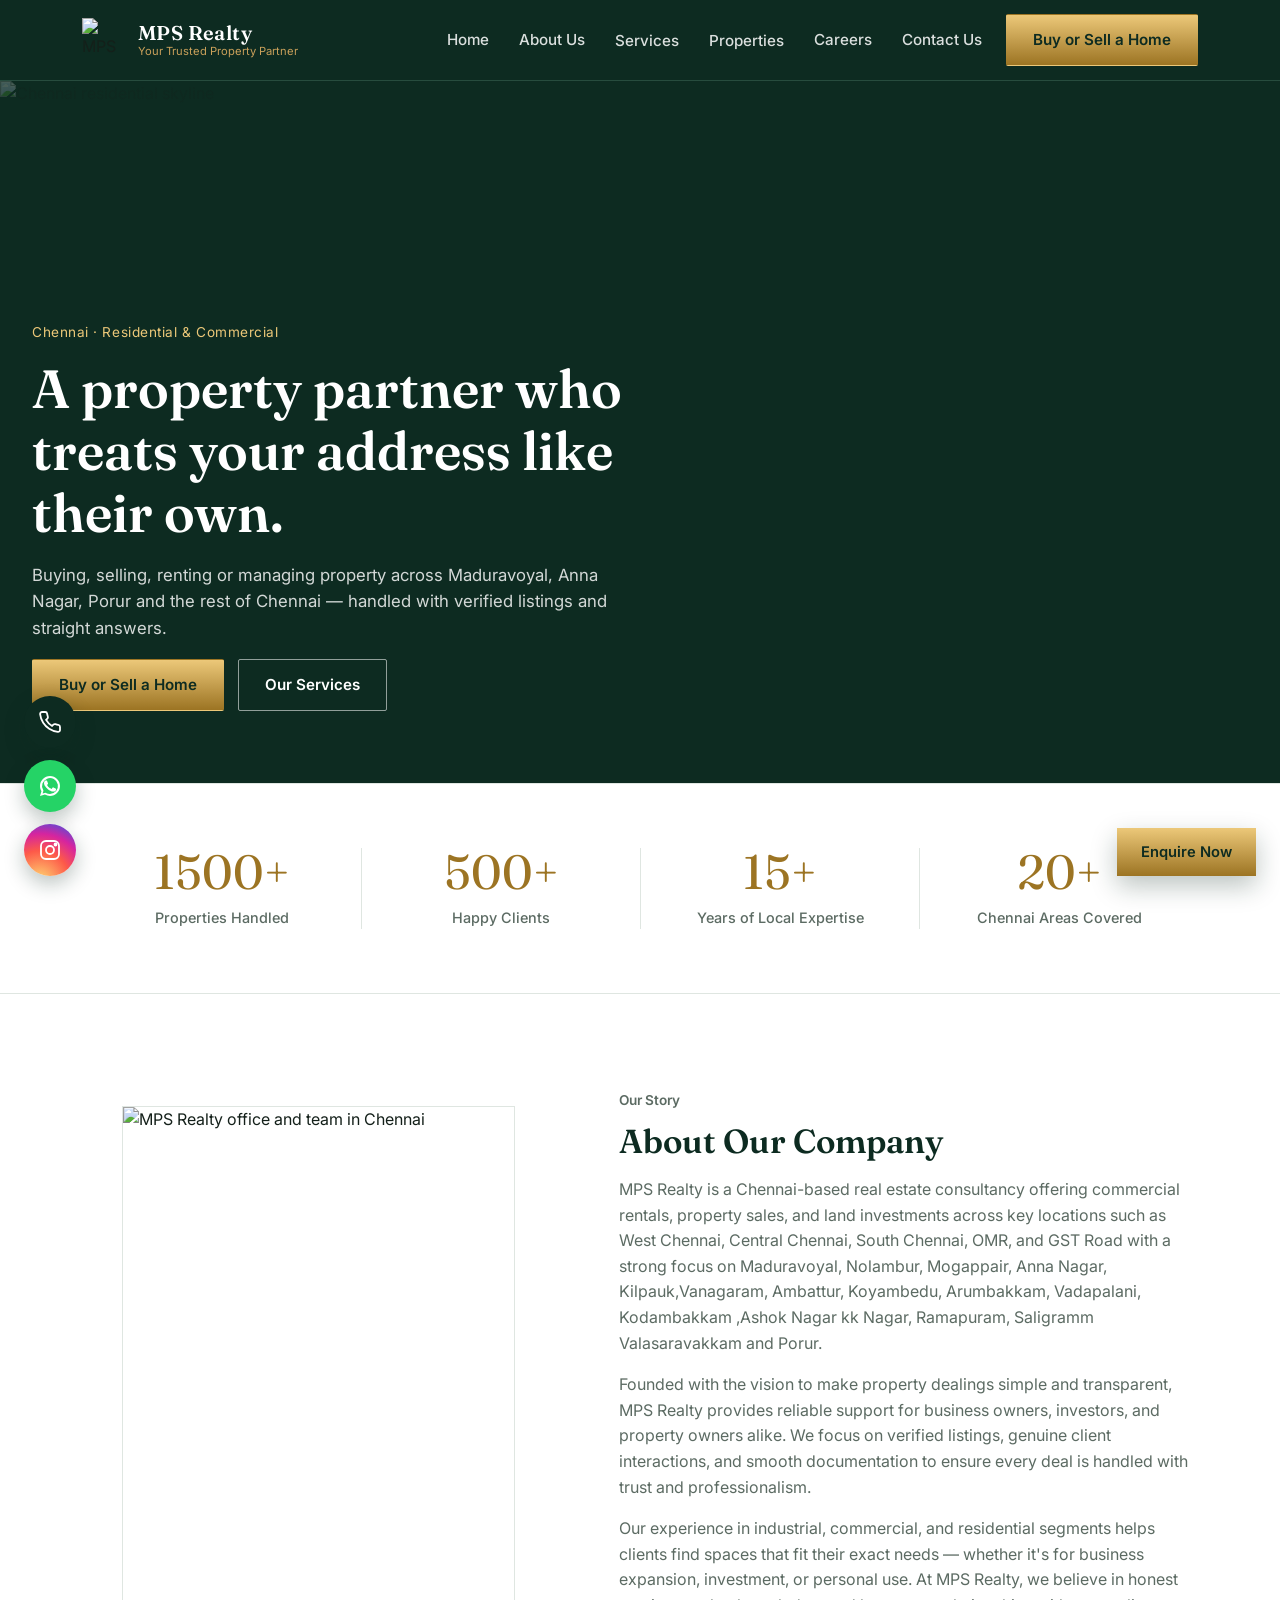
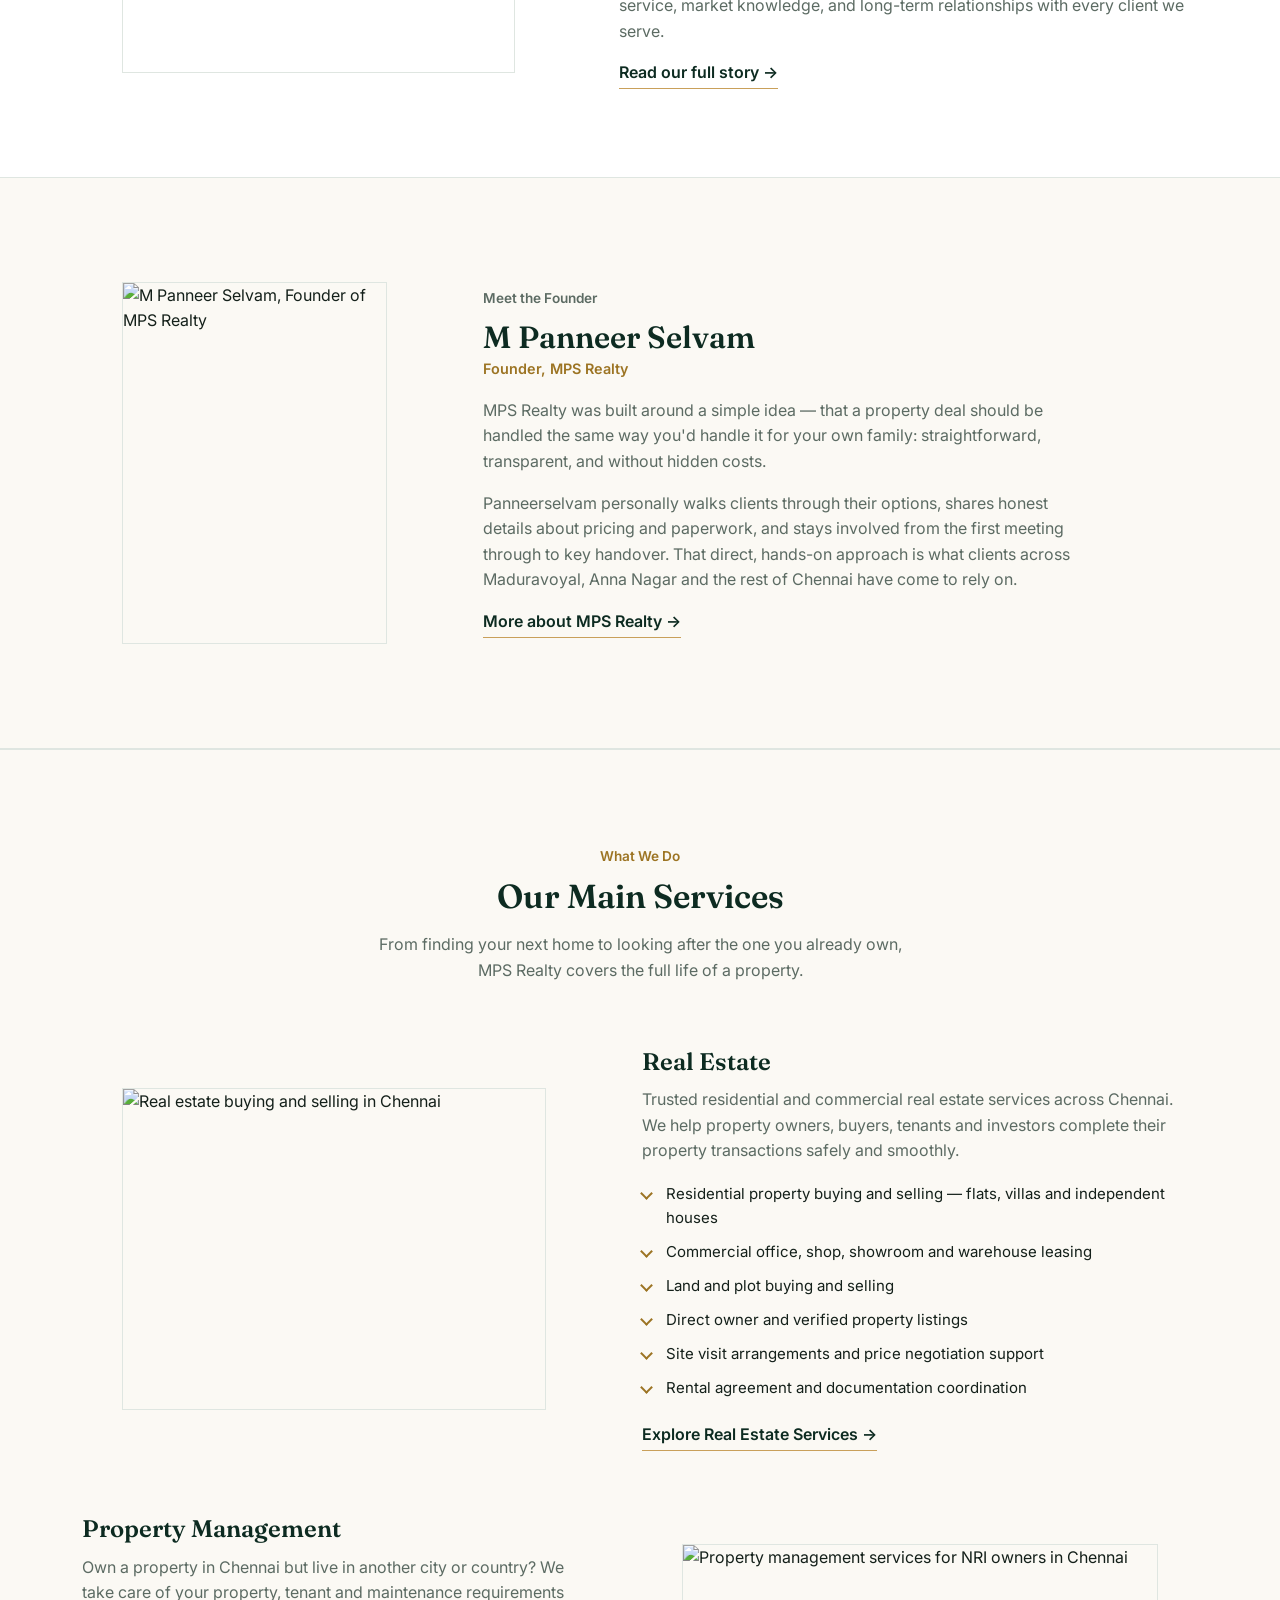
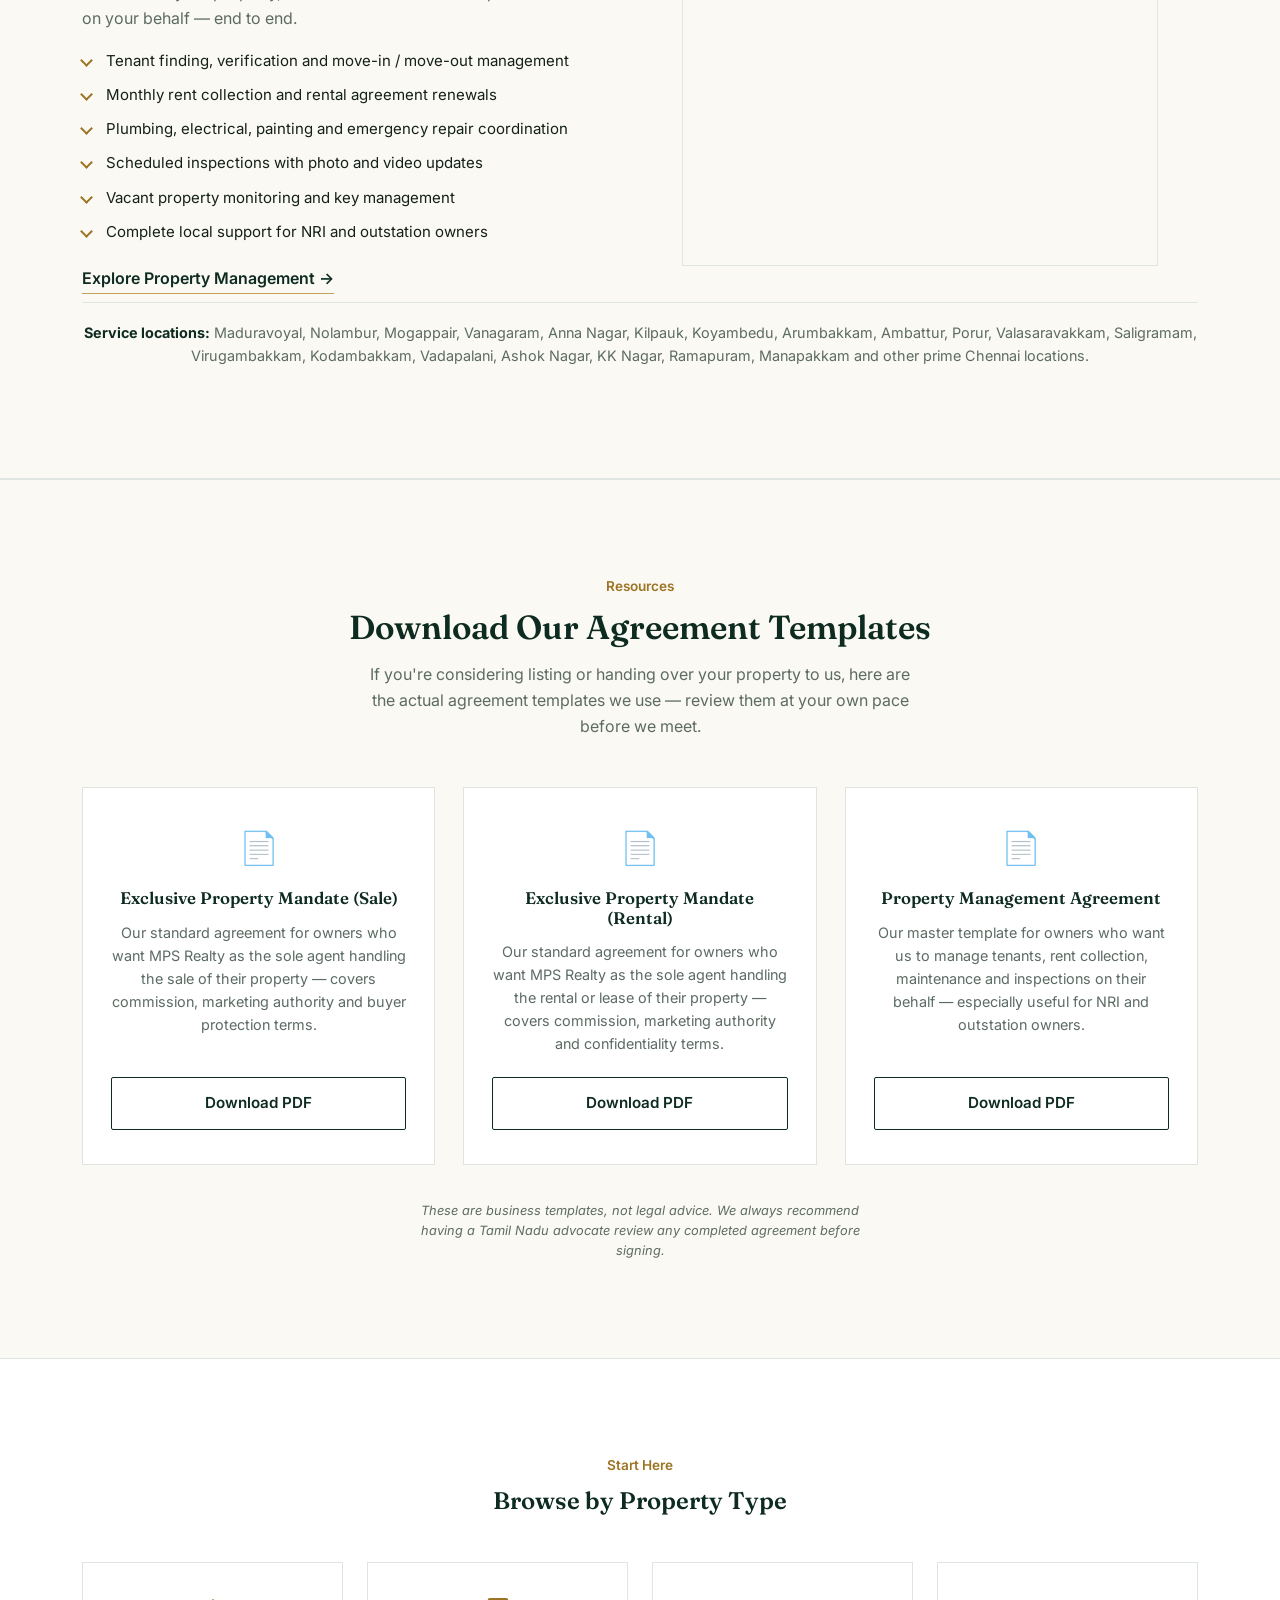
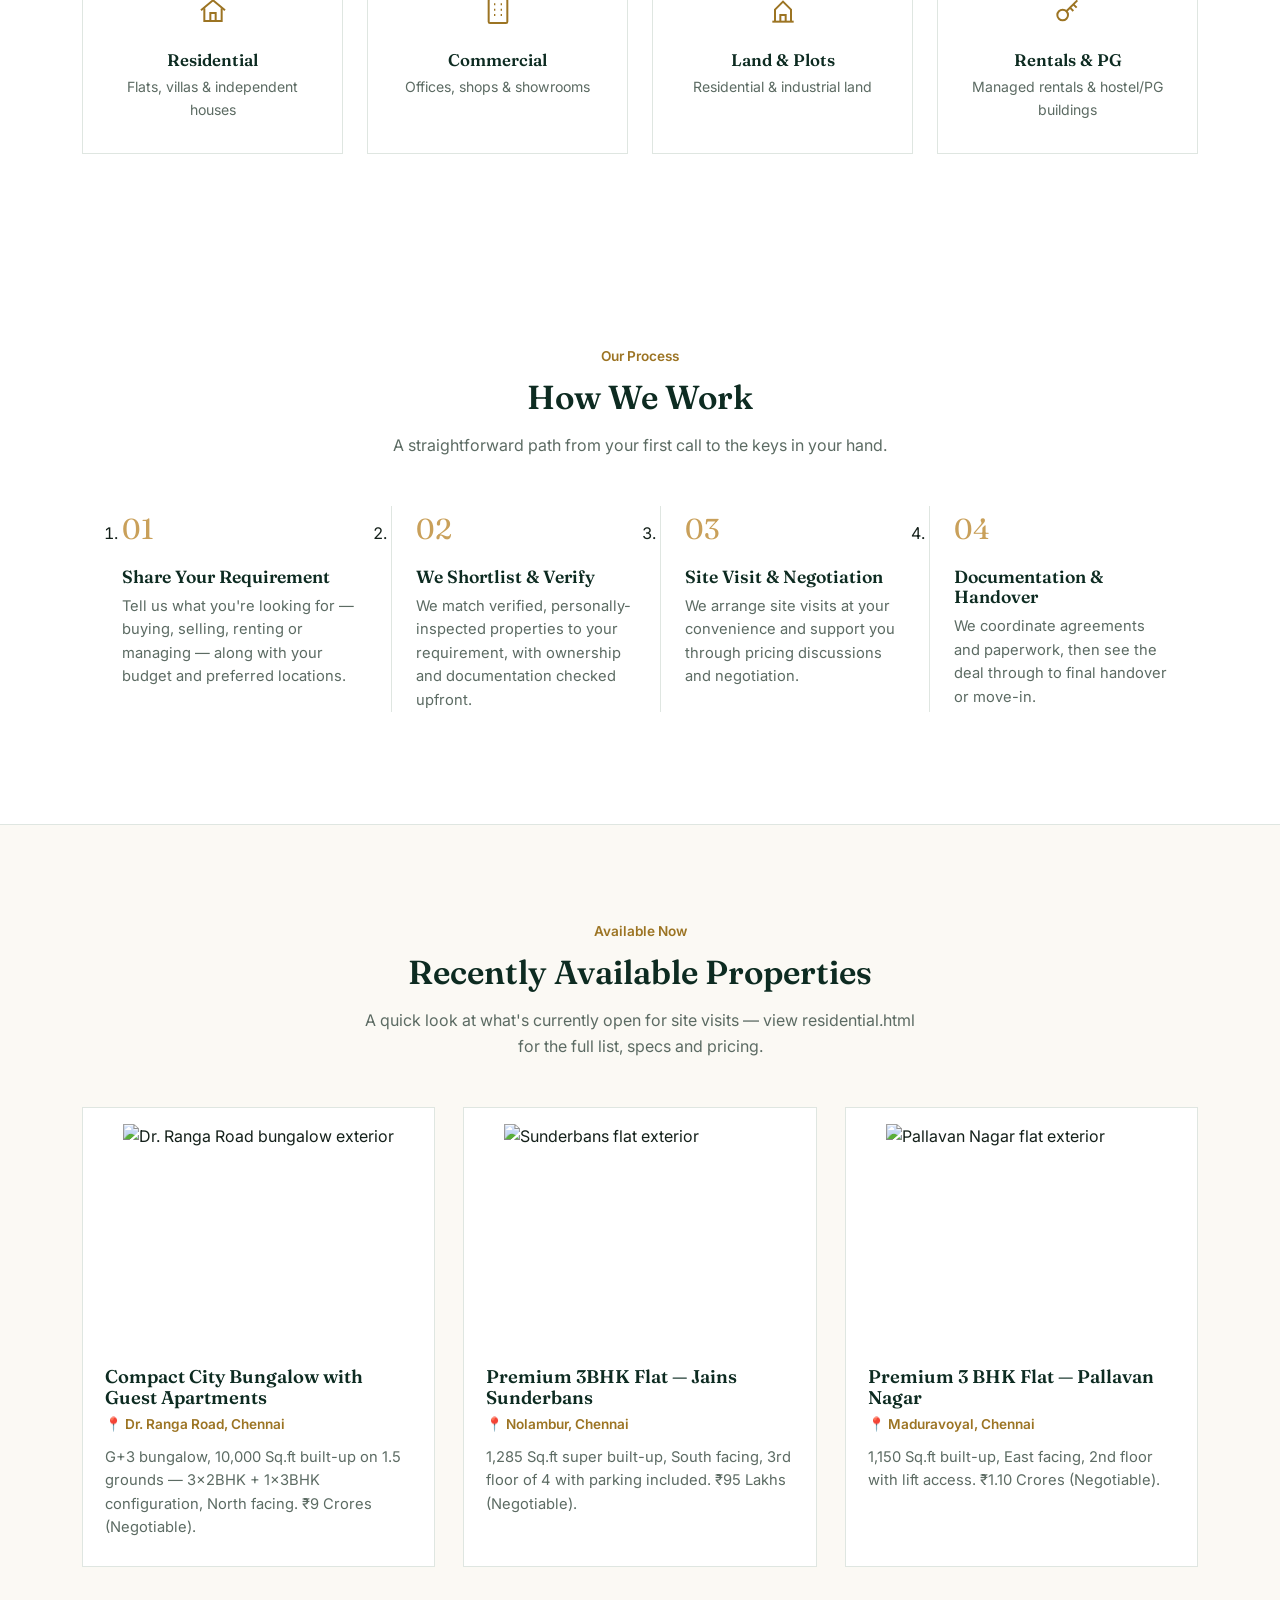
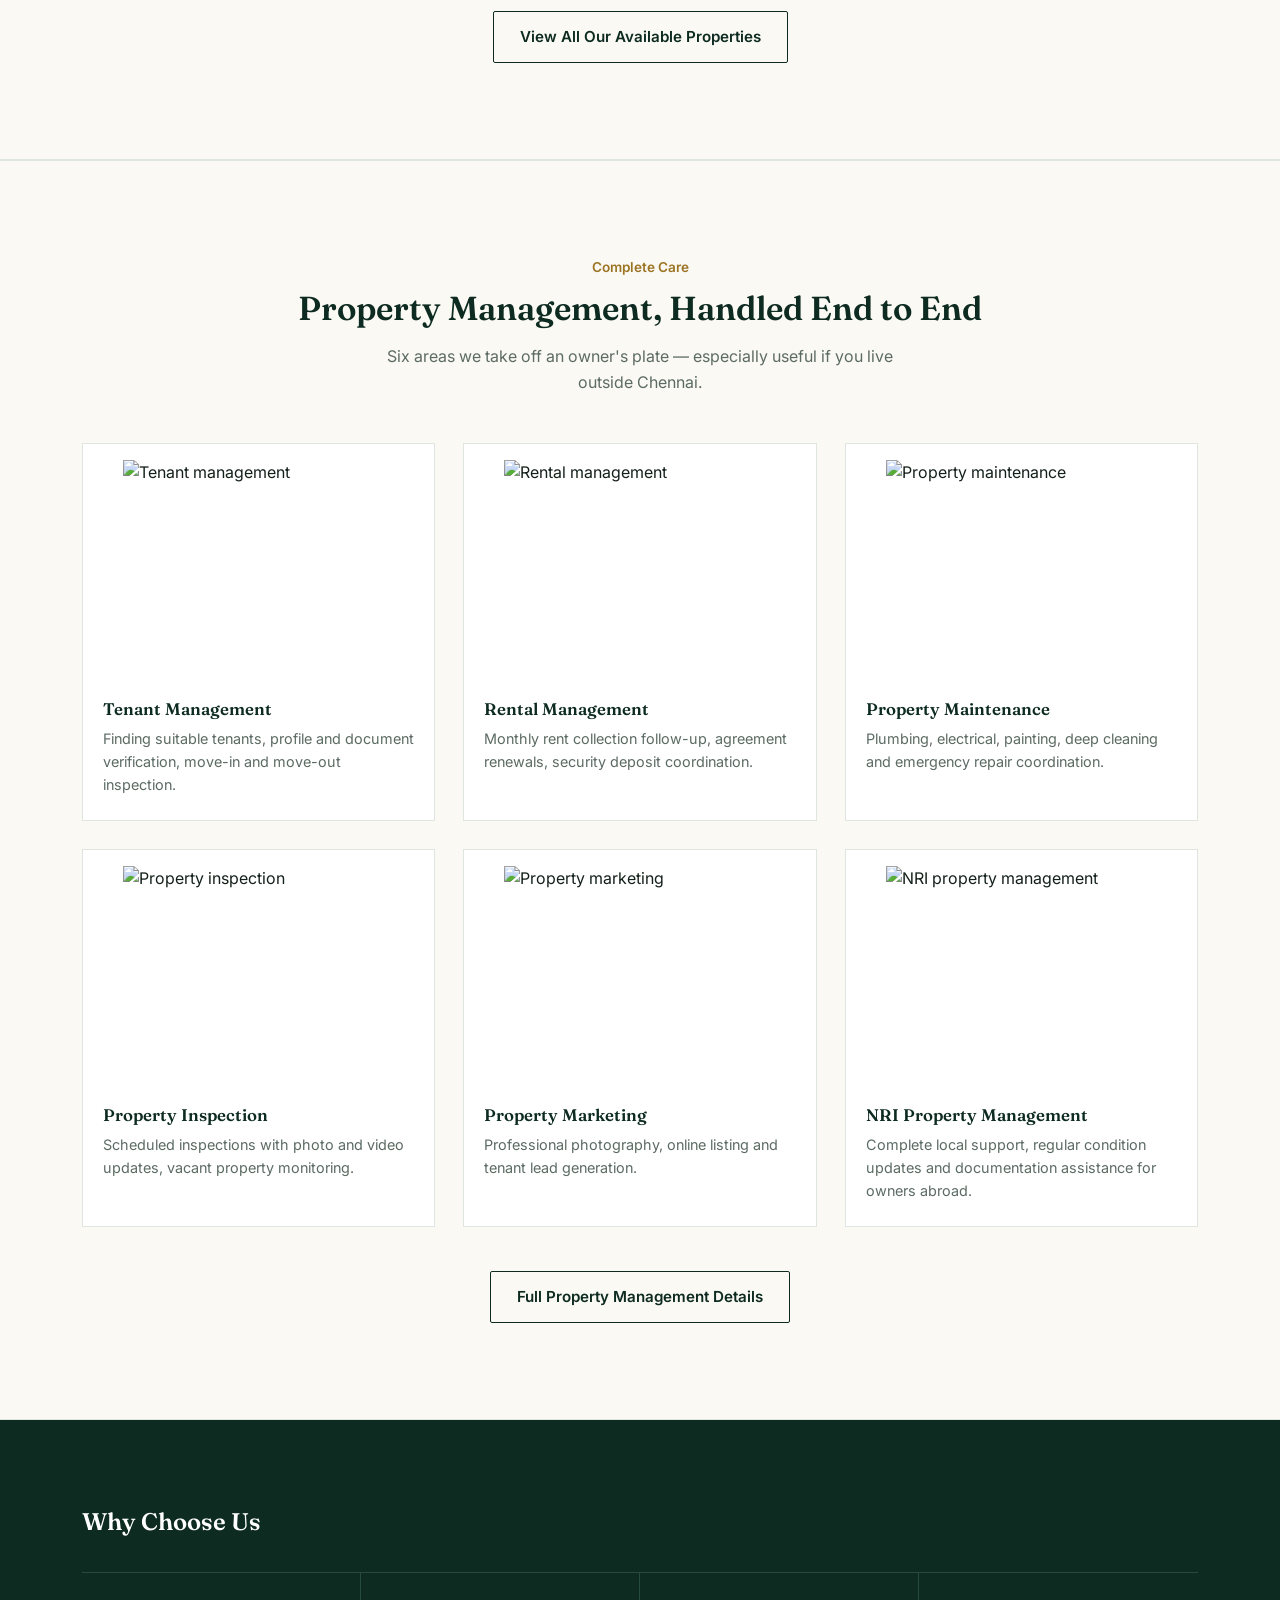
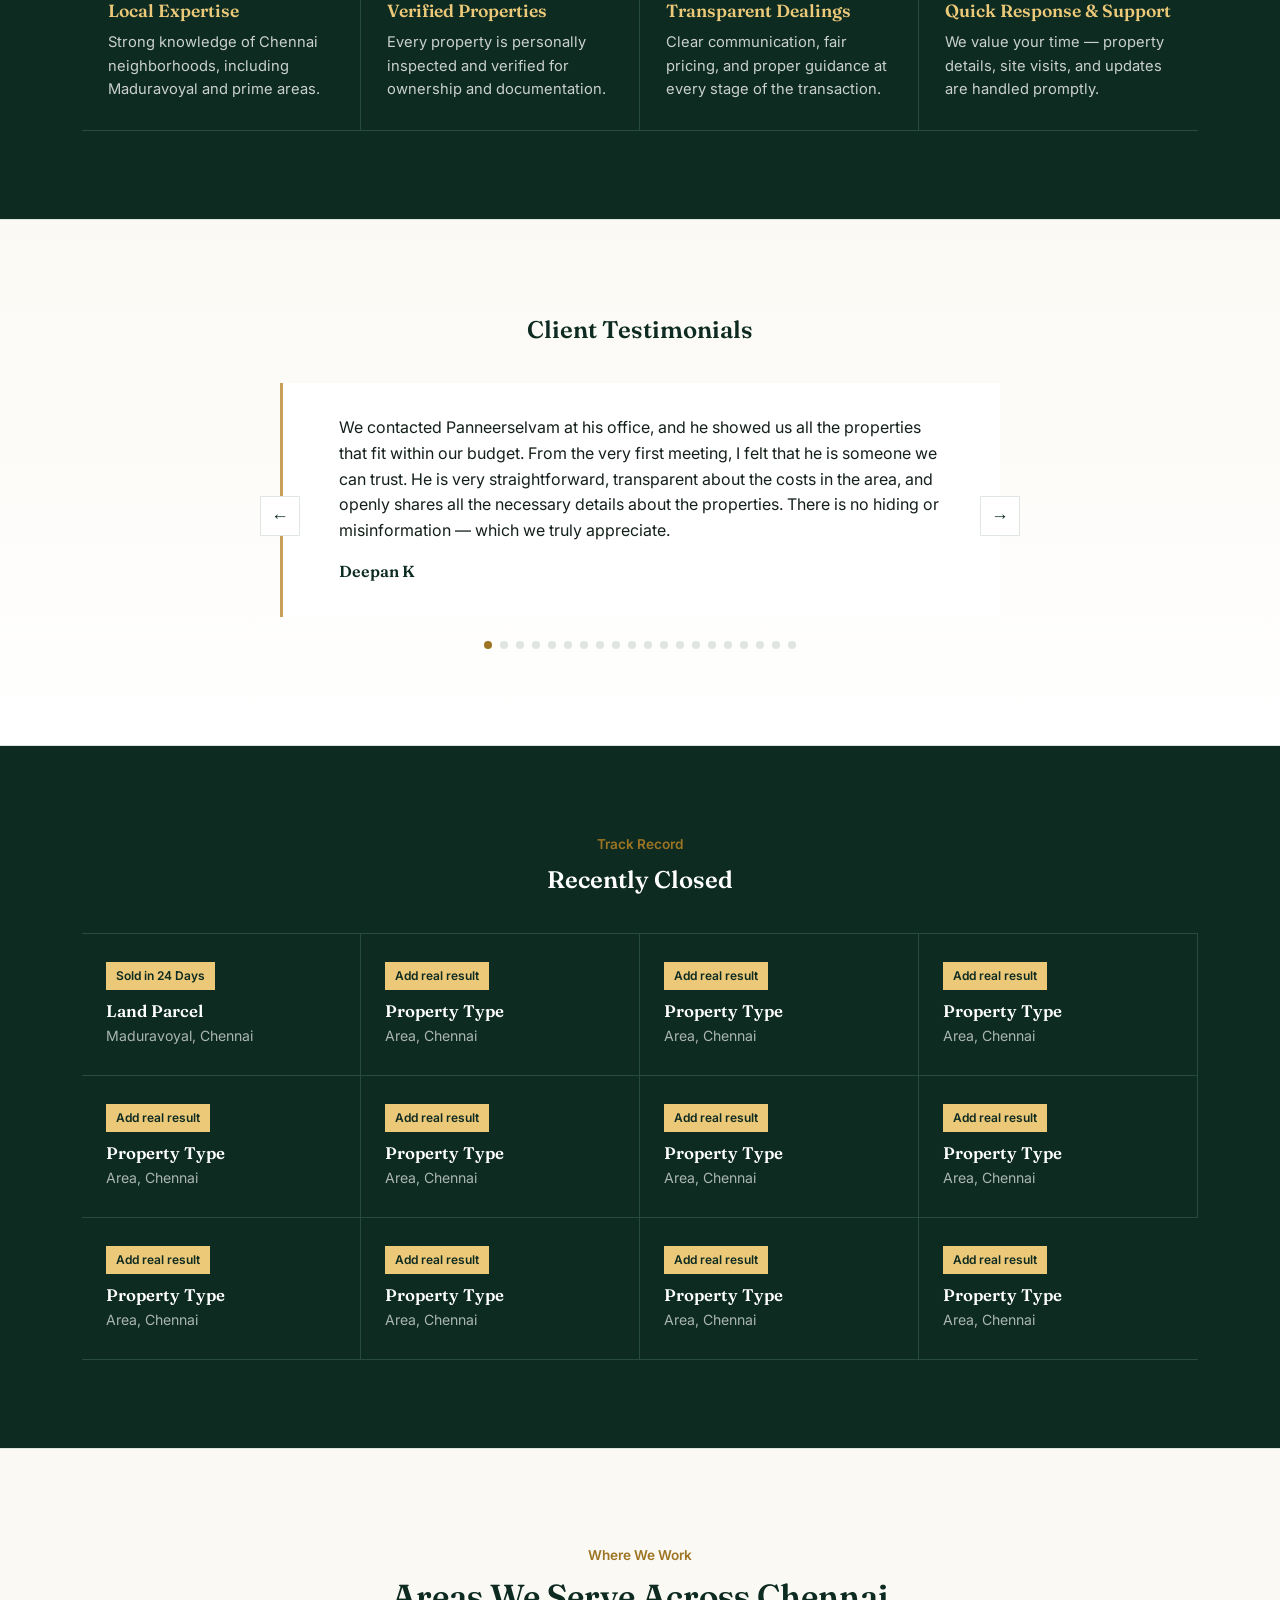
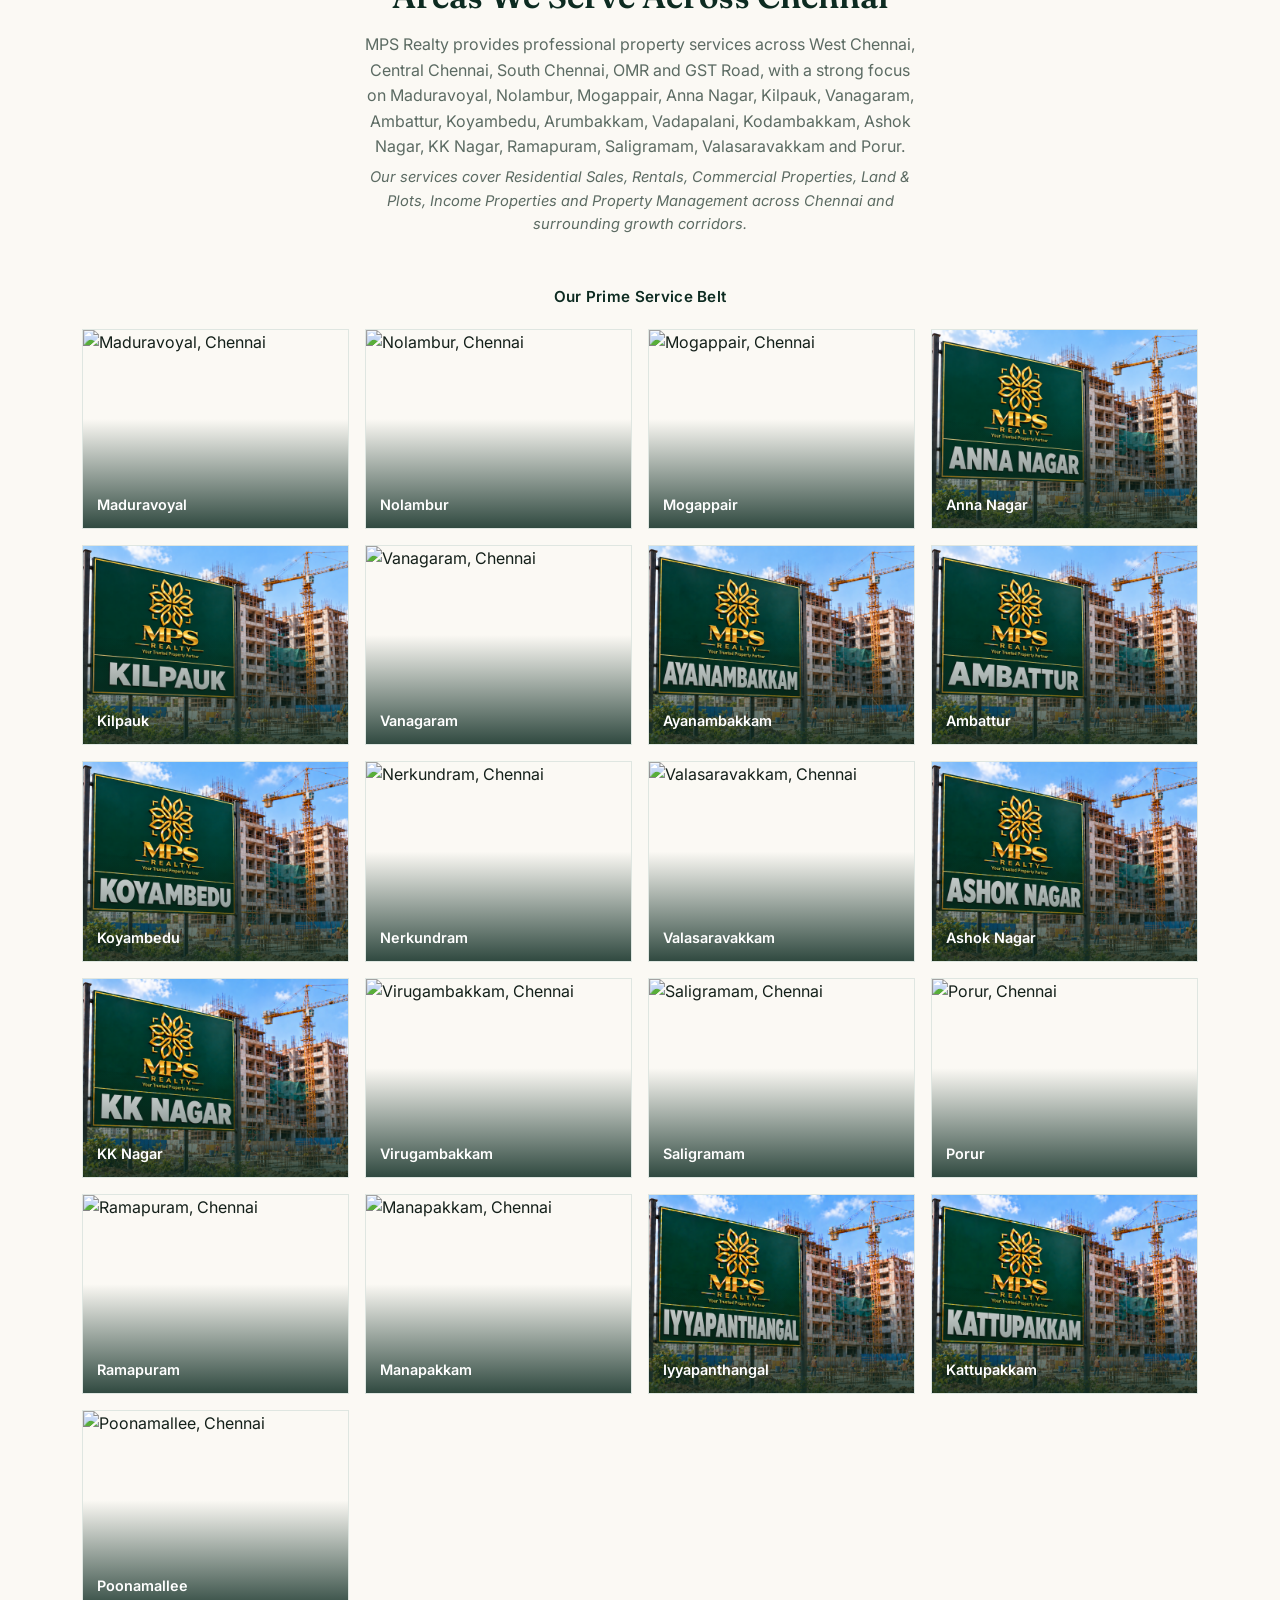
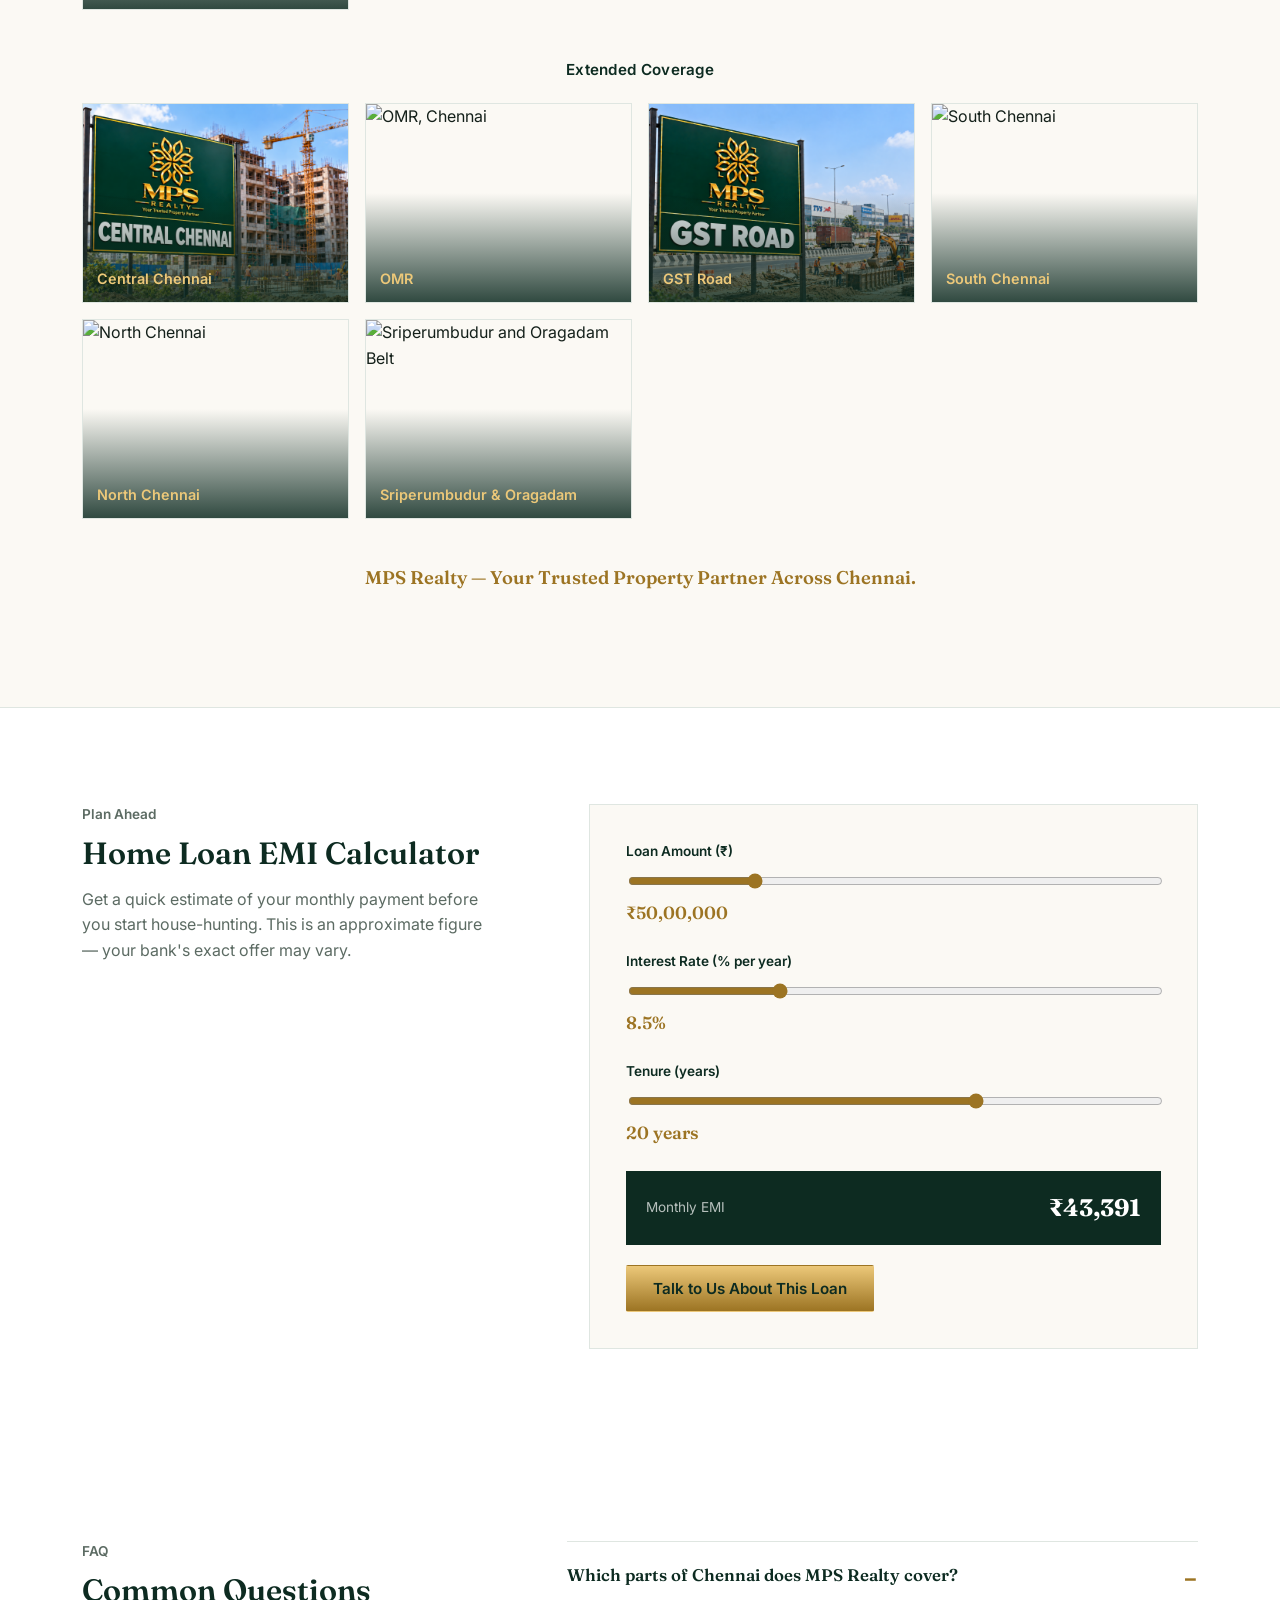
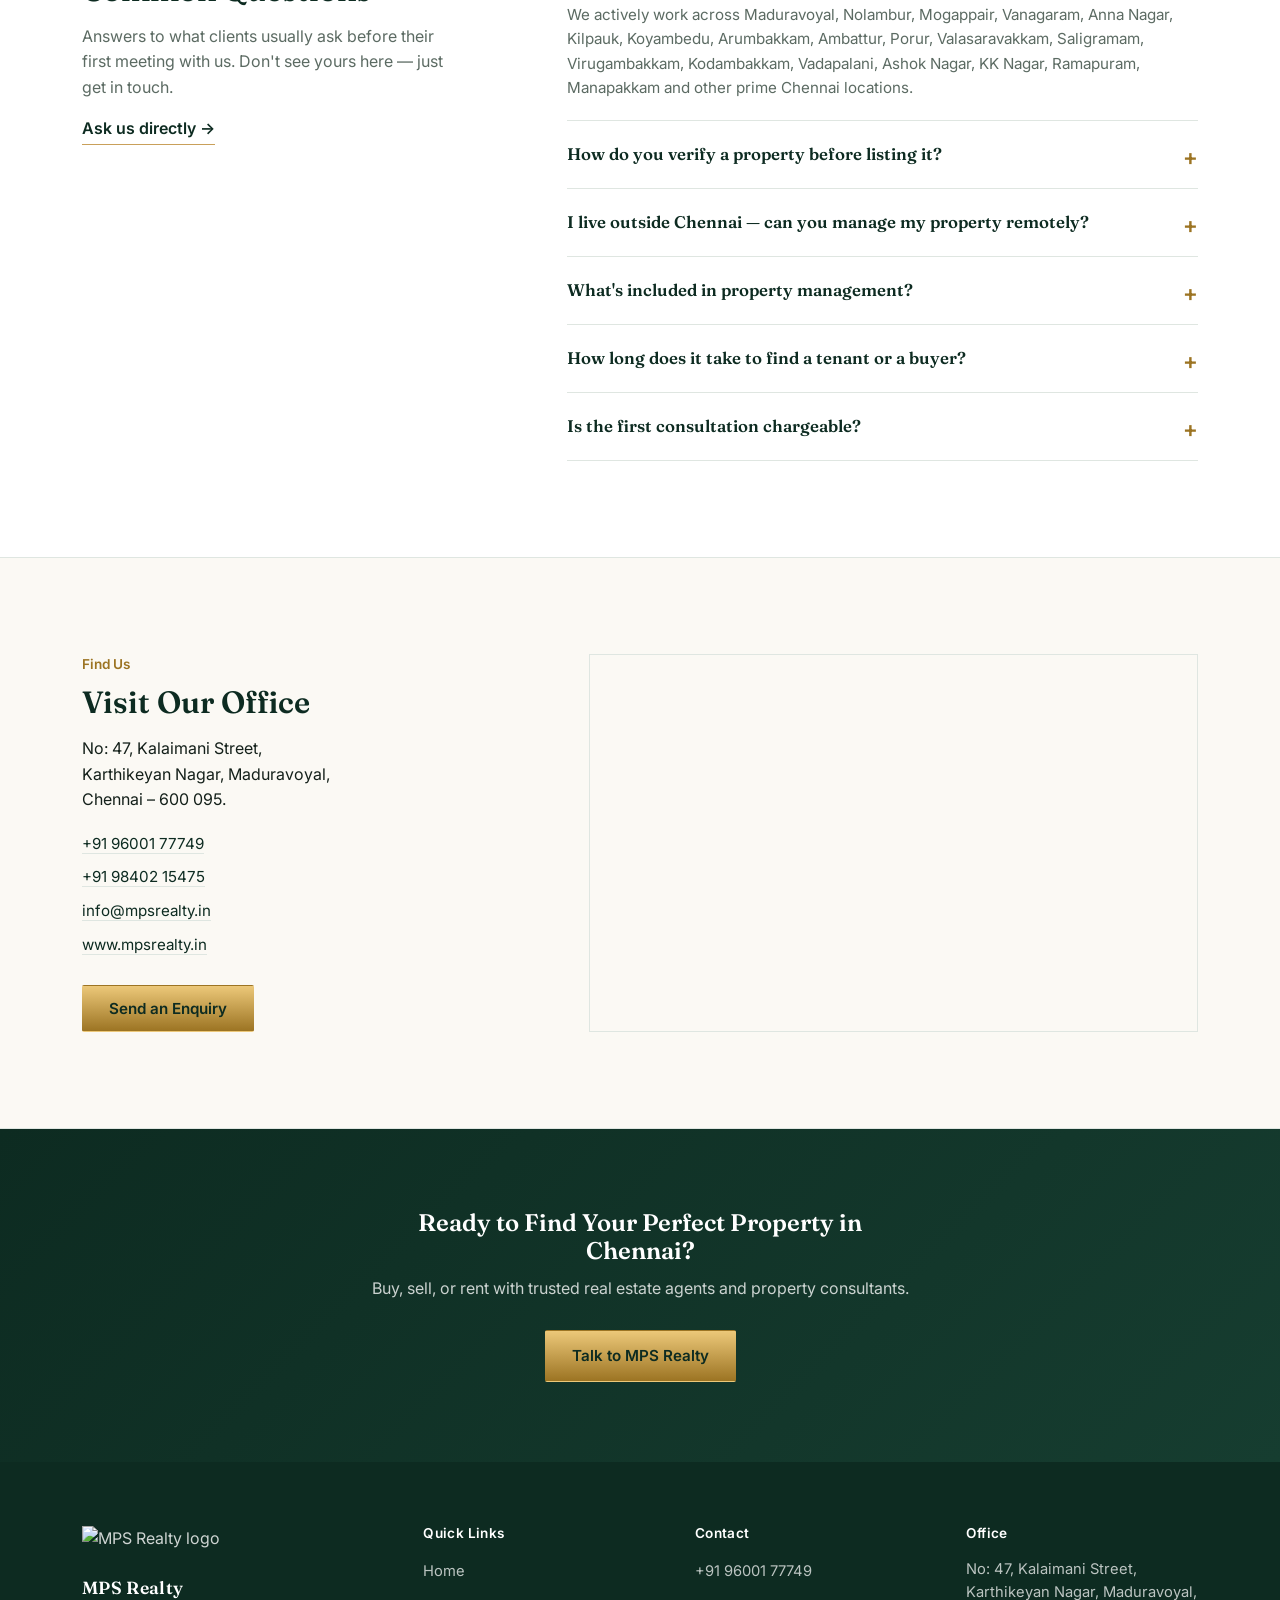
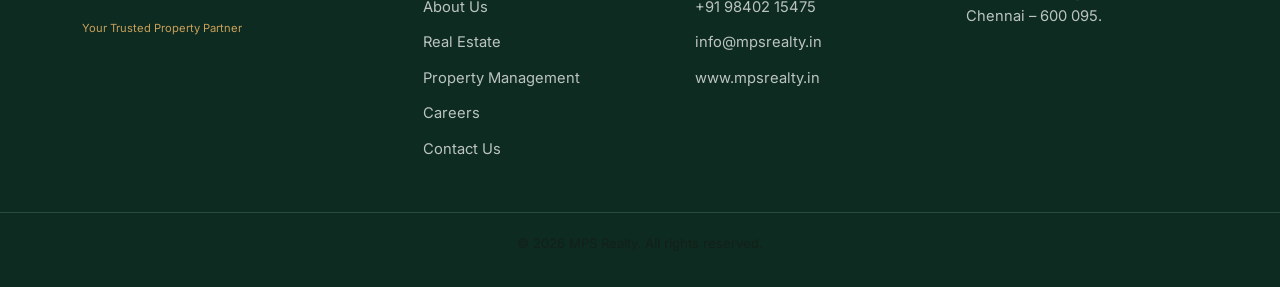
==== index.html @ 724e04b2 "Add files via upload" ====
<!DOCTYPE html>
<html lang="en">
<head>
<meta charset="UTF-8">
<meta name="viewport" content="width=device-width, initial-scale=1.0">
<title>MPS Realty | Chennai's Trusted Property Partner</title>
<meta name="description" content="MPS Realty provides trusted residential and commercial real estate and property management services across Chennai.">
<link rel="icon" href="images/logo.png">
<link rel="preconnect" href="https://fonts.googleapis.com">
<link rel="preconnect" href="https://fonts.gstatic.com" crossorigin>
<link href="https://fonts.googleapis.com/css2?family=Fraunces:opsz,wght@9..144,400;9..144,500;9..144,600;9..144,700&family=Inter:wght@400;500;600&display=swap" rel="stylesheet">
<link rel="stylesheet" href="css/style.css">
</head>
<body>

<!-- ============ HEADER ============ -->
<header class="site-header">
  <div class="header-inner">

    <a href="index.html" class="brand">
      <img src="images/logo.png" alt="MPS Realty logo" class="brand-mark">
      <span class="brand-text">
        <span class="brand-name">MPS Realty</span>
        <span class="brand-tag">Your Trusted Property Partner</span>
      </span>
    </a>

    <button class="nav-toggle" id="navToggle" aria-label="Open menu" aria-expanded="false">
      <span></span><span></span><span></span>
    </button>

    <nav class="main-nav" id="mainNav">
      <ul>
        <li><a href="index.html">Home</a></li>
        <li><a href="about.html">About Us</a></li>
        <li class="has-dropdown">
          <button class="dropdown-toggle" aria-expanded="false">Services</button>
          <ul class="dropdown">
            <li><a href="services-real-estate.html">Real Estate</a></li>
            <li><a href="property-management.html">Property Management</a></li>
          </ul>
        </li>
        <li class="has-dropdown">
          <button class="dropdown-toggle" aria-expanded="false">Properties</button>
          <ul class="dropdown">
            <li><a href="resedential.html">Residential</a></li>
            <li><a href="commercial.html">Commercial</a></li>
          </ul>
        </li>
        <li><a href="careers.html">Careers</a></li>
        <li><a href="contact.html">Contact Us</a></li>
      </ul>
    </nav>

    <a href="buy-sell.html" class="btn btn-gold header-cta">Buy or Sell a Home</a>

  </div>
</header>

<main>

  <!-- ============ HERO ============ -->
  <section class="hero">
    <div class="hero-media">
      <img src="images/hero-bg.jpg" alt="Chennai residential skyline" class="hero-img">
    </div>
    <div class="hero-content">
      <p class="hero-kicker">Chennai &middot; Residential &amp; Commercial</p>
      <h1>A property partner who treats your address like their own.</h1>
      <p class="hero-lead">Buying, selling, renting or managing property across Maduravoyal, Anna Nagar, Porur and the rest of Chennai &mdash; handled with verified listings and straight answers.</p>
      <div class="hero-actions">
        <a href="contact.html" class="btn btn-gold">Buy or Sell a Home</a>
        <a href="#main-services" class="btn btn-outline">Our Services</a>
      </div>
    </div>
  </section>

  <!-- ============ STATS ============ -->
<section class="stats-band">
  <div class="section-inner stats-grid">
    <div class="stat">
      <span class="stat-number">1500+</span>
      <span class="stat-label">Properties Handled</span>
    </div>
    <div class="stat">
      <span class="stat-number">500+</span>
      <span class="stat-label">Happy Clients</span>
    </div>
    <div class="stat">
      <span class="stat-number">15+</span>
      <span class="stat-label">Years of Local Expertise</span>
    </div>
    <div class="stat">
      <span class="stat-number">20+</span>
      <span class="stat-label">Chennai Areas Covered</span>
    </div>
  </div>
</section>

  <!-- ============ OUR STORY ============ -->
  <section class="our-story">
    <div class="section-inner story-grid">
      <figure class="story-media">
        <img src="images/banner.jpg" alt="MPS Realty office and team in Chennai">
      </figure>
      <div class="story-copy">
        <p class="eyebrow">Our Story</p>
        <h2>About Our Company</h2>
        <p>MPS Realty is a Chennai-based real estate consultancy offering commercial rentals, property sales, and land investments across key locations such as West Chennai, Central Chennai, South Chennai, OMR, and GST Road  with a strong focus on Maduravoyal, Nolambur, Mogappair, Anna Nagar, Kilpauk,Vanagaram, Ambattur, Koyambedu, Arumbakkam, Vadapalani, Kodambakkam ,Ashok Nagar kk Nagar, Ramapuram, Saligramm Valasaravakkam and Porur.</p>
        <p>Founded with the vision to make property dealings simple and transparent, MPS Realty provides reliable support for business owners, investors, and property owners alike. We focus on verified listings, genuine client interactions, and smooth documentation to ensure every deal is handled with trust and professionalism.</p>
        <p>Our experience in industrial, commercial, and residential segments helps clients find spaces that fit their exact needs &mdash; whether it's for business expansion, investment, or personal use. At MPS Realty, we believe in honest service, market knowledge, and long-term relationships with every client we serve.</p>
        <a href="about.html" class="text-link">Read our full story &rarr;</a>
      </div>
    </div>
  </section>

  <!-- ============ FOUNDER ============ -->
  <section class="founder">
    <div class="section-inner founder-grid">
      <figure class="founder-media">
        <img src="images/founder.jpg" alt="M Panneer Selvam, Founder of MPS Realty">
      </figure>
      <div class="founder-copy">
        <p class="eyebrow">Meet the Founder</p>
        <h2>M Panneer Selvam</h2>
        <p class="founder-role">Founder, MPS Realty</p>
        <p>MPS Realty was built around a simple idea &mdash; that a property deal should be handled the same way you'd handle it for your own family: straightforward, transparent, and without hidden costs.</p>
        <p>Panneerselvam personally walks clients through their options, shares honest details about pricing and paperwork, and stays involved from the first meeting through to key handover. That direct, hands-on approach is what clients across Maduravoyal, Anna Nagar and the rest of Chennai have come to rely on.</p>
        <a href="about.html" class="text-link">More about MPS Realty &rarr;</a>
      </div>
    </div>
  </section>

  <!-- ============ MAIN SERVICES ============ -->
  <section class="main-services" id="main-services">
    <div class="section-inner">
      <p class="eyebrow center">What We Do</p>
      <h2 class="center">Our Main Services</h2>
      <p class="services-lead center">From finding your next home to looking after the one you already own, MPS Realty covers the full life of a property.</p>

      <!-- Real Estate -->
      <div class="service-row">
        <figure class="service-media">
          <img src="images/service-real-estate.jpg" alt="Real estate buying and selling in Chennai">
        </figure>
        <div class="service-copy">
          <h3>Real Estate</h3>
          <p>Trusted residential and commercial real estate services across Chennai. We help property owners, buyers, tenants and investors complete their property transactions safely and smoothly.</p>
          <ul class="check-list">
            <li>Residential property buying and selling &mdash; flats, villas and independent houses</li>
            <li>Commercial office, shop, showroom and warehouse leasing</li>
            <li>Land and plot buying and selling</li>
            <li>Direct owner and verified property listings</li>
            <li>Site visit arrangements and price negotiation support</li>
            <li>Rental agreement and documentation coordination</li>
          </ul>
          <a href="services-real-estate.html" class="text-link">Explore Real Estate Services &rarr;</a>
        </div>
      </div>

      <!-- Property Management -->
      <div class="service-row reverse">
        <figure class="service-media">
          <img src="images/service-property-management.jpg" alt="Property management services for NRI owners in Chennai">
        </figure>
        <div class="service-copy">
          <h3>Property Management</h3>
          <p>Own a property in Chennai but live in another city or country? We take care of your property, tenant and maintenance requirements on your behalf &mdash; end to end.</p>
          <ul class="check-list">
            <li>Tenant finding, verification and move-in / move-out management</li>
            <li>Monthly rent collection and rental agreement renewals</li>
            <li>Plumbing, electrical, painting and emergency repair coordination</li>
            <li>Scheduled inspections with photo and video updates</li>
            <li>Vacant property monitoring and key management</li>
            <li>Complete local support for NRI and outstation owners</li>
          </ul>
          <a href="property-management.html" class="text-link">Explore Property Management &rarr;</a>
        </div>
      </div>

      <p class="service-areas center">
        <strong>Service locations:</strong> Maduravoyal, Nolambur, Mogappair, Vanagaram, Anna Nagar, Kilpauk, Koyambedu, Arumbakkam, Ambattur, Porur, Valasaravakkam, Saligramam, Virugambakkam, Kodambakkam, Vadapalani, Ashok Nagar, KK Nagar, Ramapuram, Manapakkam and other prime Chennai locations.
      </p>
    </div>
  </section>

  <!-- ============ DOWNLOADABLE AGREEMENTS ============ -->
<section class="documents">
  <div class="section-inner">
    <p class="eyebrow center">Resources</p>
    <h2 class="center">Download Our Agreement Templates</h2>
    <p class="services-lead center">If you're considering listing or handing over your property to us, here are the actual agreement templates we use &mdash; review them at your own pace before we meet.</p>

    <div class="documents-grid">

      <article class="document-card">
        <span class="document-icon">📄</span>
        <h3>Exclusive Property Mandate (Sale)</h3>
        <p>Our standard agreement for owners who want MPS Realty as the sole agent handling the sale of their property &mdash; covers commission, marketing authority and buyer protection terms.</p>
        <a href="documents/exclusive-mandate-sale.pdf" class="btn btn-outline-dark btn-sm" download>Download PDF</a>
      </article>

      <article class="document-card">
        <span class="document-icon">📄</span>
        <h3>Exclusive Property Mandate (Rental)</h3>
        <p>Our standard agreement for owners who want MPS Realty as the sole agent handling the rental or lease of their property &mdash; covers commission, marketing authority and confidentiality terms.</p>
        <a href="documents/exclusive-mandate-rental.pdf" class="btn btn-outline-dark btn-sm" download>Download PDF</a>
      </article>

      <article class="document-card">
        <span class="document-icon">📄</span>
        <h3>Property Management Agreement</h3>
        <p>Our master template for owners who want us to manage tenants, rent collection, maintenance and inspections on their behalf &mdash; especially useful for NRI and outstation owners.</p>
        <a href="documents/property-management-agreement.pdf" class="btn btn-outline-dark btn-sm" download>Download PDF</a>
      </article>

    </div>

    <p class="documents-note">These are business templates, not legal advice. We always recommend having a Tamil Nadu advocate review any completed agreement before signing.</p>
  </div>
</section>

  <!-- ============ PROPERTY TYPES ============ -->
<section class="property-types">
  <div class="section-inner">
    <p class="eyebrow center">Start Here</p>
    <h2 class="center">Browse by Property Type</h2>

    <div class="type-grid">
      <a href="services-real-estate.html" class="type-card">
        <svg class="type-icon" viewBox="0 0 24 24" fill="none" stroke="currentColor" stroke-width="1.5"><path d="M3 11.5 12 4l9 7.5"/><path d="M5.5 10v9.5h13V10"/><path d="M10 19.5v-6h4v6"/></svg>
        <h3>Residential</h3>
        <p>Flats, villas &amp; independent houses</p>
      </a>
      <a href="services-real-estate.html" class="type-card">
        <svg class="type-icon" viewBox="0 0 24 24" fill="none" stroke="currentColor" stroke-width="1.5"><rect x="5" y="3" width="14" height="18" rx="1"/><path d="M9 7h1M14 7h1M9 11h1M14 11h1M9 15h1M14 15h1"/></svg>
        <h3>Commercial</h3>
        <p>Offices, shops &amp; showrooms</p>
      </a>
      <a href="services-real-estate.html" class="type-card">
        <svg class="type-icon" viewBox="0 0 24 24" fill="none" stroke="currentColor" stroke-width="1.5"><path d="M4 20h16"/><path d="M6 20V11l6-6 6 6v9"/><path d="M10 20v-5h4v5"/></svg>
        <h3>Land &amp; Plots</h3>
        <p>Residential &amp; industrial land</p>
      </a>
      <a href="property-management.html" class="type-card">
        <svg class="type-icon" viewBox="0 0 24 24" fill="none" stroke="currentColor" stroke-width="1.5"><circle cx="8" cy="15" r="4"/><path d="M11 12 19 4"/><path d="M16 7l2.5 2.5M13.5 9.5 16 12"/></svg>
        <h3>Rentals &amp; PG</h3>
        <p>Managed rentals &amp; hostel/PG buildings</p>
      </a>
    </div>
  </div>
</section>



  <!-- ============ HOW WE WORK ============ -->
  <section class="how-we-work">
    <div class="section-inner">
      <p class="eyebrow center">Our Process</p>
      <h2 class="center">How We Work</h2>
      <p class="services-lead center">A straightforward path from your first call to the keys in your hand.</p>

      <ol class="steps-grid">
        <li class="step">
          <span class="step-number">01</span>
          <h3>Share Your Requirement</h3>
          <p>Tell us what you're looking for &mdash; buying, selling, renting or managing &mdash; along with your budget and preferred locations.</p>
        </li>
        <li class="step">
          <span class="step-number">02</span>
          <h3>We Shortlist &amp; Verify</h3>
          <p>We match verified, personally-inspected properties to your requirement, with ownership and documentation checked upfront.</p>
        </li>
        <li class="step">
          <span class="step-number">03</span>
          <h3>Site Visit &amp; Negotiation</h3>
          <p>We arrange site visits at your convenience and support you through pricing discussions and negotiation.</p>
        </li>
        <li class="step">
          <span class="step-number">04</span>
          <h3>Documentation &amp; Handover</h3>
          <p>We coordinate agreements and paperwork, then see the deal through to final handover or move-in.</p>
        </li>
      </ol>
    </div>
  </section>

  <!-- ============ RECENT AVAILABLE PROJECTS ============ -->
<section class="projects">
  <div class="section-inner">
    <p class="eyebrow center">Available Now</p>
    <h2 class="center">Recently Available Properties</h2>
    <p class="services-lead center">A quick look at what's currently open for site visits &mdash; view residential.html for the full list, specs and pricing.</p>

    <div class="projects-grid">

      <article class="project-card">
        <figure class="project-media">
          <img src="images/res-ranga-road-1.jpg" alt="Dr. Ranga Road bungalow exterior">
        </figure>
        <div class="project-body">
          <h3>Compact City Bungalow with Guest Apartments</h3>
          <p class="project-location">📍 Dr. Ranga Road, Chennai</p>
          <p>G+3 bungalow, 10,000 Sq.ft built-up on 1.5 grounds &mdash; 3&times;2BHK + 1&times;3BHK configuration, North facing. &#8377;9 Crores (Negotiable).</p>
        </div>
      </article>

      <article class="project-card">
        <figure class="project-media">
          <img src="images/res-sunderbans-1.jpg" alt="Sunderbans flat exterior">
        </figure>
        <div class="project-body">
          <h3>Premium 3BHK Flat &mdash; Jains Sunderbans</h3>
          <p class="project-location">📍 Nolambur, Chennai</p>
          <p>1,285 Sq.ft super built-up, South facing, 3rd floor of 4 with parking included. &#8377;95 Lakhs (Negotiable).</p>
        </div>
      </article>

      <article class="project-card">
        <figure class="project-media">
          <img src="images/res-pallavan-nagar-1.jpg" alt="Pallavan Nagar flat exterior">
        </figure>
        <div class="project-body">
          <h3>Premium 3 BHK Flat &mdash; Pallavan Nagar</h3>
          <p class="project-location">📍 Maduravoyal, Chennai</p>
          <p>1,150 Sq.ft built-up, East facing, 2nd floor with lift access. &#8377;1.10 Crores (Negotiable).</p>
        </div>
      </article>

    </div>

    <div class="projects-cta">
      <a href="residential.html" class="btn btn-outline-dark">View All Our Available Properties</a>
    </div>
  </div>
</section>

  <!-- ============ PROPERTY MANAGEMENT SHOWCASE ============ -->
<section class="pm-showcase" id="property-management-services">
  <div class="section-inner">
    <p class="eyebrow center">Complete Care</p>
    <h2 class="center">Property Management, Handled End to End</h2>
    <p class="services-lead center">Six areas we take off an owner's plate — especially useful if you live outside Chennai.</p>

    <div class="pm-grid">
      <article class="pm-card">
        <figure class="pm-media"><img src="images/pm-tenant.jpg" alt="Tenant management"></figure>
        <div class="pm-body">
          <h3>Tenant Management</h3>
          <p>Finding suitable tenants, profile and document verification, move-in and move-out inspection.</p>
        </div>
      </article>
      <article class="pm-card">
        <figure class="pm-media"><img src="images/pm-rental.jpg" alt="Rental management"></figure>
        <div class="pm-body">
          <h3>Rental Management</h3>
          <p>Monthly rent collection follow-up, agreement renewals, security deposit coordination.</p>
        </div>
      </article>
      <article class="pm-card">
        <figure class="pm-media"><img src="images/pm-maintenance.jpg" alt="Property maintenance"></figure>
        <div class="pm-body">
          <h3>Property Maintenance</h3>
          <p>Plumbing, electrical, painting, deep cleaning and emergency repair coordination.</p>
        </div>
      </article>
      <article class="pm-card">
        <figure class="pm-media"><img src="images/pm-inspection.jpg" alt="Property inspection"></figure>
        <div class="pm-body">
          <h3>Property Inspection</h3>
          <p>Scheduled inspections with photo and video updates, vacant property monitoring.</p>
        </div>
      </article>
      <article class="pm-card">
        <figure class="pm-media"><img src="images/pm-marketing.jpg" alt="Property marketing"></figure>
        <div class="pm-body">
          <h3>Property Marketing</h3>
          <p>Professional photography, online listing and tenant lead generation.</p>
        </div>
      </article>
      <article class="pm-card">
        <figure class="pm-media"><img src="images/pm-nri.jpg" alt="NRI property management"></figure>
        <div class="pm-body">
          <h3>NRI Property Management</h3>
          <p>Complete local support, regular condition updates and documentation assistance for owners abroad.</p>
        </div>
      </article>
    </div>

    <div class="pm-cta">
      <a href="property-management.html" class="btn btn-outline-dark">Full Property Management Details</a>
    </div>
  </div>
</section>

  <!-- ============ WHY CHOOSE US ============ -->
  <section class="why-us">
    <div class="section-inner">
      <h2>Why Choose Us</h2>
      <div class="why-grid">
        <article class="why-card">
          <h3>Local Expertise</h3>
          <p>Strong knowledge of Chennai neighborhoods, including Maduravoyal and prime areas.</p>
        </article>
        <article class="why-card">
          <h3>Verified Properties</h3>
          <p>Every property is personally inspected and verified for ownership and documentation.</p>
        </article>
        <article class="why-card">
          <h3>Transparent Dealings</h3>
          <p>Clear communication, fair pricing, and proper guidance at every stage of the transaction.</p>
        </article>
        <article class="why-card">
          <h3>Quick Response &amp; Support</h3>
          <p>We value your time &mdash; property details, site visits, and updates are handled promptly.</p>
        </article>
      </div>
    </div>
  </section>

 <!-- ============ TESTIMONIALS SLIDER ============ -->
<section class="testimonials" id="testimonials">
  <div class="section-inner">

    <h2 class="center">Client Testimonials</h2>

    <div class="review-slider" id="reviewSlider">

      <div class="review-track" id="reviewTrack">

        <!-- Review 01 -->
        <blockquote class="review-slide">
          <p>
            We contacted Panneerselvam at his office, and he showed us all the
            properties that fit within our budget. From the very first meeting,
            I felt that he is someone we can trust. He is very straightforward,
            transparent about the costs in the area, and openly shares all the
            necessary details about the properties. There is no hiding or
            misinformation — which we truly appreciate.
          </p>
          <cite>Deepan K</cite>
        </blockquote>

        <!-- Review 02 -->
        <blockquote class="review-slide">
          <p>
            Great work, tried my land to sell through all possible ways and one
            company placed a board for sale on my property for last month but
            nothing happened. My friend suggested MPS Realty, and after
            contacting them and providing my property features, on the 24th day
            I got an advance for my property. The real and genuine real estate
            company in the industry.
          </p>
          <cite>Nizam Uddin</cite>
        </blockquote>

        <!-- Review 03 -->
        <blockquote class="review-slide">
          <p>
            Mr. Panneerselvam, best service realty expert in real estate. His
            service is not only professional but personal — showing concern and
            taking care of customer satisfaction in every possible way:
            documentation, intermediation, references and all.
          </p>
          <cite>Madhu</cite>
        </blockquote>

        <!-- Review 04 -->
        <blockquote class="review-slide">
          <p>
            MPS Realty made our property search simple and stress-free. They
            understood our requirements clearly and showed us properties that
            actually matched our expectations. The entire process was handled
            professionally from the first discussion to the final documentation.
          </p>
          <cite>Arun Kumar</cite>
        </blockquote>

        <!-- Review 05 -->
        <blockquote class="review-slide">
          <p>
            We were looking for a residential plot for our family and MPS Realty
            helped us find a suitable property in a good location. They explained
            every detail clearly and guided us through the documentation process.
            Very happy with their service.
          </p>
          <cite>Priya S</cite>
        </blockquote>

        <!-- Review 06 -->
        <blockquote class="review-slide">
          <p>
            A very professional and trustworthy real estate team. They did not
            rush us into making a decision and gave us enough time to understand
            the property, location and pricing. Their transparent approach gave
            us confidence throughout the transaction.
          </p>
          <cite>Vignesh R</cite>
        </blockquote>

        <!-- Review 07 -->
        <blockquote class="review-slide">
          <p>
            MPS Realty provided excellent support when we were searching for our
            first property. They patiently answered all our questions and helped
            us understand the buying process. The team was friendly, responsive
            and professional.
          </p>
          <cite>Keerthana M</cite>
        </blockquote>

        <!-- Review 08 -->
        <blockquote class="review-slide">
          <p>
            We had a very good experience with MPS Realty. The property details
            were explained clearly and there were no unnecessary complications.
            Their guidance regarding documents and registration was especially
            helpful. I would definitely recommend their service.
          </p>
          <cite>Suresh B</cite>
        </blockquote>

        <!-- Review 09 -->
        <blockquote class="review-slide">
          <p>
            Finding the right property can be difficult, but MPS Realty made the
            experience much easier for us. They understood our budget and location
            preference and suggested suitable options. The overall experience was
            smooth and professional.
          </p>
          <cite>Divya K</cite>
        </blockquote>

        <!-- Review 10 -->
        <blockquote class="review-slide">
          <p>
            Excellent customer service and good knowledge of the local property
            market. MPS Realty gave us honest information about the properties we
            considered and helped us make a confident decision. Their support was
            valuable throughout the entire process.
          </p>
          <cite>Ramesh P</cite>
        </blockquote>

        <!-- Review 11 -->
        <blockquote class="review-slide">
          <p>
            We approached MPS Realty for a property investment and received very
            good guidance. They explained the location advantages, pricing and
            future possibilities without making unrealistic promises. The service
            was genuine and professional.
          </p>
          <cite>Mohamed A</cite>
        </blockquote>

        <!-- Review 12 -->
        <blockquote class="review-slide">
          <p>
            Very satisfied with the way MPS Realty handled our property
            requirement. They were available whenever we needed clarification and
            kept the communication clear. Their professional approach made the
            entire property buying experience comfortable for our family.
          </p>
          <cite>Shalini R</cite>
        </blockquote>

        <!-- Review 13 -->
        <blockquote class="review-slide">
          <p>
            MPS Realty is a reliable choice for anyone looking to buy or sell
            property. They listened carefully to our requirements and provided
            practical options. We appreciated their transparency and the way they
            handled the documentation and negotiations.
          </p>
          <cite>Karthik S</cite>
        </blockquote>

        <!-- Review 14 -->
        <blockquote class="review-slide">
          <p>
            I was searching for a good residential plot and contacted MPS Realty.
            Their team provided useful information about different locations and
            helped me compare the available options. The entire process was
            handled in a very organised manner.
          </p>
          <cite>Lokesh V</cite>
        </blockquote>

        <!-- Review 15 -->
        <blockquote class="review-slide">
          <p>
            What I liked most about MPS Realty was their straightforward approach.
            They clearly explained the property details, pricing and paperwork
            before moving forward. There was good communication at every stage,
            and the team was very supportive.
          </p>
          <cite>Anitha M</cite>
        </blockquote>

        <!-- Review 16 -->
        <blockquote class="review-slide">
          <p>
            We had been searching for a property for quite some time before
            approaching MPS Realty. Their team understood exactly what we were
            looking for and helped us shortlist suitable properties. Their
            professional guidance saved us a lot of time.
          </p>
          <cite>Ravi Kumar</cite>
        </blockquote>

        <!-- Review 17 -->
        <blockquote class="review-slide">
          <p>
            MPS Realty gave us a pleasant property buying experience. From site
            visits to documentation, everything was explained clearly. We never
            felt pressured to make a quick decision. Their customer-focused
            approach is something we really appreciated.
          </p>
          <cite>Meena S</cite>
        </blockquote>

        <!-- Review 18 -->
        <blockquote class="review-slide">
          <p>
            A dependable real estate service with a professional team. They were
            transparent about the property and helped us understand all the
            important details before making our decision. I am happy with the
            overall service and support.
          </p>
          <cite>Prakash R</cite>
        </blockquote>

        <!-- Review 19 -->
        <blockquote class="review-slide">
          <p>
            We approached MPS Realty for help with selling our property and had a
            very positive experience. They understood the property requirements,
            communicated with potential buyers and guided us through the process.
            Their support made the transaction much easier.
          </p>
          <cite>Fathima N</cite>
        </blockquote>

        <!-- Review 20 -->
        <blockquote class="review-slide">
          <p>
            MPS Realty has been very helpful and professional throughout our
            property journey. Their team provided clear information, responded
            quickly to our questions and helped us understand every step of the
            process. A good choice for reliable real estate assistance.
          </p>
          <cite>Gokul M</cite>
        </blockquote>

      </div>

      <!-- Navigation Arrows -->
      <button
        class="review-arrow prev"
        id="reviewPrev"
        aria-label="Previous review">
        &larr;
      </button>

      <button
        class="review-arrow next"
        id="reviewNext"
        aria-label="Next review">
        &rarr;
      </button>

      <!-- Slider Dots -->
      <div class="review-dots" id="reviewDots"></div>

    </div>
  </div>
</section>

<!-- ============ SUCCESS STORIES ============ -->
<section class="success-stories">
  <div class="section-inner">
    <p class="eyebrow center">Track Record</p>
    <h2 class="center">Recently Closed</h2>

    <div class="story-strip">
      <div class="story-item">
        <span class="story-tag">Sold in 24 Days</span>
        <h3>Land Parcel</h3>
        <p>Maduravoyal, Chennai</p>
      </div>
      <div class="story-item placeholder">
        <span class="story-tag">Add real result</span>
        <h3>Property Type</h3>
        <p>Area, Chennai</p>
      </div>
      <div class="story-item placeholder">
        <span class="story-tag">Add real result</span>
        <h3>Property Type</h3>
        <p>Area, Chennai</p>
      </div>
      <div class="story-item placeholder">
        <span class="story-tag">Add real result</span>
        <h3>Property Type</h3>
        <p>Area, Chennai</p>
      </div>
      <div class="story-item placeholder">
        <span class="story-tag">Add real result</span>
        <h3>Property Type</h3>
        <p>Area, Chennai</p>
      </div>
      <div class="story-item placeholder">
        <span class="story-tag">Add real result</span>
        <h3>Property Type</h3>
        <p>Area, Chennai</p>
      </div>
      <div class="story-item placeholder">
        <span class="story-tag">Add real result</span>
        <h3>Property Type</h3>
        <p>Area, Chennai</p>
      </div>
      <div class="story-item placeholder">
        <span class="story-tag">Add real result</span>
        <h3>Property Type</h3>
        <p>Area, Chennai</p>
      </div>
      <div class="story-item placeholder">
        <span class="story-tag">Add real result</span>
        <h3>Property Type</h3>
        <p>Area, Chennai</p>
      </div>
      <div class="story-item placeholder">
        <span class="story-tag">Add real result</span>
        <h3>Property Type</h3>
        <p>Area, Chennai</p>
      </div>
      <div class="story-item placeholder">
        <span class="story-tag">Add real result</span>
        <h3>Property Type</h3>
        <p>Area, Chennai</p>
      </div>
      <div class="story-item placeholder">
        <span class="story-tag">Add real result</span>
        <h3>Property Type</h3>
        <p>Area, Chennai</p>
      </div>
    </div>
  </div>
</section>

<!-- ============ AREAS WE SERVE (with images) ============ -->
<section class="areas-visual">
  <div class="section-inner">
    <p class="eyebrow center">Where We Work</p>
    <h2 class="center">Areas We Serve Across Chennai</h2>
    <p class="services-lead center">MPS Realty provides professional property services across West Chennai, Central Chennai, South Chennai, OMR and GST Road, with a strong focus on Maduravoyal, Nolambur, Mogappair, Anna Nagar, Kilpauk, Vanagaram, Ambattur, Koyambedu, Arumbakkam, Vadapalani, Kodambakkam, Ashok Nagar, KK Nagar, Ramapuram, Saligramam, Valasaravakkam and Porur.</p>
    <p class="areas-services-line center">Our services cover Residential Sales, Rentals, Commercial Properties, Land &amp; Plots, Income Properties and Property Management across Chennai and surrounding growth corridors.</p>

    <!-- Prime Service Belt -->
    <p class="areas-group-label">Our Prime Service Belt</p>
    <div class="area-photo-grid">
      <figure class="area-photo-card"><img src="images/area-maduravoyal.jpg" alt="Maduravoyal, Chennai"><figcaption>Maduravoyal</figcaption></figure>
      <figure class="area-photo-card"><img src="images/area-nolambur.jpg" alt="Nolambur, Chennai"><figcaption>Nolambur</figcaption></figure>
      <figure class="area-photo-card"><img src="images/area-mogappair.jpg" alt="Mogappair, Chennai"><figcaption>Mogappair</figcaption></figure>
      <figure class="area-photo-card"><img src="images/area-anna-nagar.jpg" alt="Anna Nagar, Chennai"><figcaption>Anna Nagar</figcaption></figure>

      <figure class="area-photo-card"><img src="images/area-kilpauk.jpg" alt="Kilpauk, Chennai"><figcaption>Kilpauk</figcaption></figure>
      <figure class="area-photo-card"><img src="images/area-vanagaram.jpg" alt="Vanagaram, Chennai"><figcaption>Vanagaram</figcaption></figure>
      <figure class="area-photo-card"><img src="images/area-ayanambakkam.jpg" alt="Ayanambakkam, Chennai"><figcaption>Ayanambakkam</figcaption></figure>
      <figure class="area-photo-card"><img src="images/area-ambattur.jpg" alt="Ambattur, Chennai"><figcaption>Ambattur</figcaption></figure>

      <figure class="area-photo-card"><img src="images/area-koyambedu.jpg" alt="Koyambedu, Chennai"><figcaption>Koyambedu</figcaption></figure>
      <figure class="area-photo-card"><img src="images/area-nerkundram.jpg" alt="Nerkundram, Chennai"><figcaption>Nerkundram</figcaption></figure>
      <figure class="area-photo-card"><img src="images/area-valasaravakkam.jpg" alt="Valasaravakkam, Chennai"><figcaption>Valasaravakkam</figcaption></figure>
      <figure class="area-photo-card"><img src="images/area-ashok-nagar.jpg" alt="Ashok Nagar, Chennai"><figcaption>Ashok Nagar</figcaption></figure>

      <figure class="area-photo-card"><img src="images/area-kk-nagar.jpg" alt="KK Nagar, Chennai"><figcaption>KK Nagar</figcaption></figure>
      <figure class="area-photo-card"><img src="images/area-virugambakkam.jpg" alt="Virugambakkam, Chennai"><figcaption>Virugambakkam</figcaption></figure>
      <figure class="area-photo-card"><img src="images/area-saligramam.jpg" alt="Saligramam, Chennai"><figcaption>Saligramam</figcaption></figure>
      <figure class="area-photo-card"><img src="images/area-porur.jpg" alt="Porur, Chennai"><figcaption>Porur</figcaption></figure>

      <figure class="area-photo-card"><img src="images/area-ramapuram.jpg" alt="Ramapuram, Chennai"><figcaption>Ramapuram</figcaption></figure>
      <figure class="area-photo-card"><img src="images/area-manapakkam.jpg" alt="Manapakkam, Chennai"><figcaption>Manapakkam</figcaption></figure>
      <figure class="area-photo-card"><img src="images/area-iyyapanthangal.jpg" alt="Iyyapanthangal, Chennai"><figcaption>Iyyapanthangal</figcaption></figure>
      <figure class="area-photo-card"><img src="images/area-kattupakkam.jpg" alt="Kattupakkam, Chennai"><figcaption>Kattupakkam</figcaption></figure>

      <figure class="area-photo-card"><img src="images/area-poonamallee.jpg" alt="Poonamallee, Chennai"><figcaption>Poonamallee</figcaption></figure>
    </div>

    <!-- Extended Coverage -->
    <p class="areas-group-label">Extended Coverage</p>
    <div class="area-photo-grid">
      <figure class="area-photo-card extended"><img src="images/area-central-chennai.jpg" alt="Central Chennai"><figcaption>Central Chennai</figcaption></figure>
      <figure class="area-photo-card extended"><img src="images/area-omr.jpg" alt="OMR, Chennai"><figcaption>OMR</figcaption></figure>
      <figure class="area-photo-card extended"><img src="images/area-gst-road.jpg" alt="GST Road, Chennai"><figcaption>GST Road</figcaption></figure>
      <figure class="area-photo-card extended"><img src="images/area-south-chennai.jpg" alt="South Chennai"><figcaption>South Chennai</figcaption></figure>

      <figure class="area-photo-card extended"><img src="images/area-north-chennai.jpg" alt="North Chennai"><figcaption>North Chennai</figcaption></figure>
      <figure class="area-photo-card extended"><img src="images/area-sriperumbudur-oragadam.jpg" alt="Sriperumbudur and Oragadam Belt"><figcaption>Sriperumbudur &amp; Oragadam</figcaption></figure>
    </div>

    <p class="areas-tagline center">MPS Realty &mdash; Your Trusted Property Partner Across Chennai.</p>
  </div>
</section>

<!-- ============ EMI CALCULATOR ============ -->
<section class="emi-calc">
  <div class="section-inner emi-grid">
    <div class="emi-intro">
      <p class="eyebrow">Plan Ahead</p>
      <h2>Home Loan EMI Calculator</h2>
      <p>Get a quick estimate of your monthly payment before you start house-hunting. This is an approximate figure — your bank's exact offer may vary.</p>
    </div>

    <div class="emi-card">
      <label>
        Loan Amount (₹)
        <input type="range" id="emiAmount" min="500000" max="20000000" step="50000" value="5000000">
        <span class="emi-value" id="emiAmountVal">₹50,00,000</span>
      </label>
      <label>
        Interest Rate (% per year)
        <input type="range" id="emiRate" min="6" max="15" step="0.1" value="8.5">
        <span class="emi-value" id="emiRateVal">8.5%</span>
      </label>
      <label>
        Tenure (years)
        <input type="range" id="emiTenure" min="1" max="30" step="1" value="20">
        <span class="emi-value" id="emiTenureVal">20 years</span>
      </label>

      <div class="emi-result">
        <span>Monthly EMI</span>
        <strong id="emiResult">₹0</strong>
      </div>
      <button class="btn btn-gold" id="emiEnquireBtn" type="button">Talk to Us About This Loan</button>
    </div>
  </div>
</section>

<!-- ============ FLOATING SOCIAL BAR ============ -->
<div class="social-fab">
  <a href="tel:+919600177749" class="fab fab-call" aria-label="Call MPS Realty">
    <svg viewBox="0 0 24 24" fill="none" stroke="currentColor" stroke-width="1.8"><path d="M22 16.92v3a2 2 0 0 1-2.18 2 19.79 19.79 0 0 1-8.63-3.07 19.5 19.5 0 0 1-6-6 19.79 19.79 0 0 1-3.07-8.67A2 2 0 0 1 4.11 2h3a2 2 0 0 1 2 1.72c.127.96.361 1.903.7 2.81a2 2 0 0 1-.45 2.11L8.09 9.91a16 16 0 0 0 6 6l1.27-1.27a2 2 0 0 1 2.11-.45c.907.339 1.85.573 2.81.7A2 2 0 0 1 22 16.92z"/></svg>
  </a>
  <a href="https://wa.me/919600177749" target="_blank" rel="noopener" class="fab fab-whatsapp" aria-label="Chat on WhatsApp">
    <svg viewBox="0 0 24 24" fill="currentColor"><path d="M17.472 14.382c-.297-.149-1.758-.867-2.03-.967-.273-.099-.471-.148-.67.15-.197.297-.767.966-.94 1.164-.173.199-.347.223-.644.075-.297-.15-1.255-.463-2.39-1.475-.883-.788-1.48-1.761-1.653-2.059-.173-.297-.018-.458.13-.606.134-.133.298-.347.446-.52.149-.174.198-.298.298-.497.099-.198.05-.371-.025-.52-.075-.149-.669-1.612-.916-2.207-.242-.579-.487-.5-.669-.51-.173-.008-.371-.01-.57-.01-.198 0-.52.074-.792.372-.272.297-1.04 1.016-1.04 2.479 0 1.462 1.065 2.875 1.213 3.074.149.198 2.096 3.2 5.077 4.487.709.306 1.262.489 1.694.625.712.227 1.36.195 1.871.118.571-.085 1.758-.719 2.006-1.413.248-.694.248-1.289.173-1.413-.074-.124-.272-.198-.57-.347z"/><path d="M12 2C6.477 2 2 6.477 2 12c0 1.9.529 3.68 1.447 5.197L2 22l4.933-1.408A9.953 9.953 0 0 0 12 22c5.523 0 10-4.477 10-10S17.523 2 12 2zm0 18a7.94 7.94 0 0 1-4.06-1.115l-.29-.172-3.008.859.826-2.965-.19-.304A7.95 7.95 0 1 1 12 20z"/></svg>
  </a>
  <a href="https://instagram.com/mpsrealty" target="_blank" rel="noopener" class="fab fab-instagram" aria-label="MPS Realty on Instagram">
    <svg viewBox="0 0 24 24" fill="none" stroke="currentColor" stroke-width="1.8"><rect x="3" y="3" width="18" height="18" rx="5"/><circle cx="12" cy="12" r="4"/><circle cx="17.5" cy="6.5" r="1"/></svg>
  </a>
</div>
  <!-- ============ FAQ ============ -->
  <section class="faq" id="faq">
    <div class="section-inner faq-grid">
      <div class="faq-intro">
        <p class="eyebrow">FAQ</p>
        <h2>Common Questions</h2>
        <p>Answers to what clients usually ask before their first meeting with us. Don't see yours here &mdash; just get in touch.</p>
        <a href="contact.html" class="text-link">Ask us directly &rarr;</a>
      </div>

      <div class="faq-list">

        <details class="faq-item" open>
          <summary>Which parts of Chennai does MPS Realty cover?</summary>
          <p>We actively work across Maduravoyal, Nolambur, Mogappair, Vanagaram, Anna Nagar, Kilpauk, Koyambedu, Arumbakkam, Ambattur, Porur, Valasaravakkam, Saligramam, Virugambakkam, Kodambakkam, Vadapalani, Ashok Nagar, KK Nagar, Ramapuram, Manapakkam and other prime Chennai locations.</p>
        </details>

        <details class="faq-item">
          <summary>How do you verify a property before listing it?</summary>
          <p>Every property is personally inspected, and ownership and documentation are checked before it goes on our list, so buyers and tenants deal only with genuine, verified listings.</p>
        </details>

        <details class="faq-item">
          <summary>I live outside Chennai — can you manage my property remotely?</summary>
          <p>Yes. Our NRI and outstation property management service covers tenant management, rent collection follow-up, maintenance coordination and regular photo and video updates, so you stay informed without being on-site.</p>
        </details>

        <details class="faq-item">
          <summary>What's included in property management?</summary>
          <p>Tenant finding and verification, rent collection follow-up, rental agreement coordination, maintenance and repair coordination, scheduled inspections, and vacant property monitoring &mdash; handled end to end on your behalf.</p>
        </details>

        <details class="faq-item">
          <summary>How long does it take to find a tenant or a buyer?</summary>
          <p>It depends on the property, location and pricing. Because we market actively and coordinate site visits directly, most owners hear back with genuine interest within the first few weeks &mdash; we'll give you a realistic estimate once we see the property.</p>
        </details>

        <details class="faq-item">
          <summary>Is the first consultation chargeable?</summary>
          <p>No. The first conversation about your property or requirement is free &mdash; call or WhatsApp us and we'll take it from there.</p>
        </details>

      </div>
    </div>
  </section>

  <!-- ============ FIND US ============ -->
  <section class="find-us" id="find-us">
    <div class="section-inner find-grid">
      <div class="find-copy">
        <p class="eyebrow">Find Us</p>
        <h2>Visit Our Office</h2>
        <p class="find-address">No: 47, Kalaimani Street,<br>Karthikeyan Nagar, Maduravoyal,<br>Chennai &ndash; 600 095.</p>
        <ul class="find-details">
          <li><a href="tel:+919600177749">+91 96001 77749</a></li>
          <li><a href="tel:+919840215475">+91 98402 15475</a></li>
          <li><a href="mailto:info@mpsrealty.in">info@mpsrealty.in</a></li>
          <li><a href="https://www.mpsrealty.in">www.mpsrealty.in</a></li>
        </ul>
        <button class="btn btn-gold" id="openEnquiryFromFind" type="button">Send an Enquiry</button>
      </div>
      <div class="find-map">
        <iframe
          title="MPS Realty office location"
          src="https://maps.google.com/maps?q=No%2047%20Kalaimani%20Street%20Karthikeyan%20Nagar%20Maduravoyal%20Chennai%20600095&output=embed"
          loading="lazy"
          referrerpolicy="no-referrer-when-downgrade">
        </iframe>
      </div>
    </div>
  </section>

  <!-- ============ FINAL CTA ============ -->
  <section class="final-cta">
    <div class="section-inner cta-inner">
      <h2>Ready to Find Your Perfect Property in Chennai?</h2>
      <p>Buy, sell, or rent with trusted real estate agents and property consultants.</p>
      <a href="contact.html" class="btn btn-gold">Talk to MPS Realty</a>
    </div>
  </section>

</main>

<!-- ============ FOOTER ============ -->
<footer class="site-footer">
  <div class="section-inner footer-grid">

    <div class="footer-brand">
      <img src="images/logo.png" alt="MPS Realty logo" class="footer-logo">
      <p class="brand-name">MPS Realty</p>
      <p class="brand-tag">Your Trusted Property Partner</p>
    </div>

    <div class="footer-col">
      <h4>Quick Links</h4>
      <ul>
        <li><a href="index.html">Home</a></li>
        <li><a href="about.html">About Us</a></li>
        <li><a href="services-real-estate.html">Real Estate</a></li>
        <li><a href="property-management.html">Property Management</a></li>
        <li><a href="careers.html">Careers</a></li>
        <li><a href="contact.html">Contact Us</a></li>
      </ul>
    </div>

    <div class="footer-col">
      <h4>Contact</h4>
      <ul class="footer-contact">
        <li><a href="tel:+919600177749">+91 96001 77749</a></li>
        <li><a href="tel:+919840215475">+91 98402 15475</a></li>
        <li><a href="mailto:info@mpsrealty.in">info@mpsrealty.in</a></li>
        <li><a href="https://www.mpsrealty.in">www.mpsrealty.in</a></li>
      </ul>
    </div>

    <div class="footer-col">
      <h4>Office</h4>
      <p class="footer-address">No: 47, Kalaimani Street,<br>Karthikeyan Nagar, Maduravoyal,<br>Chennai &ndash; 600 095.</p>
    </div>

  </div>
  <div class="footer-bottom">
    <p>&copy; <span id="year"></span> MPS Realty. All rights reserved.</p>
  </div>
</footer>

<!-- ============ FLOATING ENQUIRE BUTTON ============ -->
<button class="enquire-fab" id="enquireFab" type="button">Enquire Now</button>

<!-- ============ ENQUIRY POPUP ============ -->
<div class="enquiry-overlay" id="enquiryOverlay">
  <div class="enquiry-modal" role="dialog" aria-modal="true" aria-labelledby="enquiryTitle">
    <button class="enquiry-close" id="enquiryClose" aria-label="Close enquiry form">&times;</button>
    <h3 id="enquiryTitle">Quick Enquiry</h3>
    <p class="enquiry-sub">Tell us where your property is and we'll call you back.</p>

    <form class="enquiry-form" id="enquiryForm">
      <label>
        Name
        <input type="text" name="name" required placeholder="Your full name">
      </label>
      <label>
        Phone
        <input type="tel" name="phone" required placeholder="+91">
      </label>
      <label>
        Location
        <input type="text" name="location" placeholder="e.g. Maduravoyal">
      </label>
      <button type="submit" class="btn btn-gold enquiry-submit">Request a Call Back</button>
    </form>

    <p class="enquiry-success" id="enquirySuccess">Thank you &mdash; we've received your details and will call you back shortly.</p>
  </div>
</div>

<script src="js/script.js"></script>
</body>
</html>
---- css/style.css ----
/* =========================================================
   MPS REALTY — DESIGN TOKENS
   Green + Gold, ported from the business card, on a white base
   ========================================================= */
:root{
  --green-deep:  #0d2b21;   /* header / footer / dark bands */
  --green-mid:   #163d30;   /* gradients, hover states */
  --green-line:  #274c3e;   /* hairlines on dark backgrounds */
  --gold:        #c9a05a;   /* primary gold */
  --gold-bright: #ecc879;   /* gold highlight / gradient top */
  --gold-deep:   #9c7423;   /* gold gradient bottom / hover */
  --white:       #ffffff;
  --ink:         #14201a;   /* near-black, green-tinted body text */
  --muted:       #5c6b63;   /* secondary text */
  --hairline:    #dfe6e1;   /* light dividers on white */

  --font-display: "Fraunces", serif;
  --font-body: "Inter", -apple-system, BlinkMacSystemFont, "Segoe UI", sans-serif;

  --max-w: 1180px;
}

*,*::before,*::after{ box-sizing:border-box; }
html{ scroll-behavior:smooth; }
body{
  margin:0;
  background:var(--white);
  color:var(--ink);
  font-family:var(--font-body);
  font-size:16px;
  line-height:1.6;
  -webkit-font-smoothing:antialiased;
}
img{ max-width:100%; display:block; }
a{ color:inherit; text-decoration:none; }
ul{ margin:0; padding:0; list-style:none; }
h1,h2,h3,h4{
  font-family:var(--font-display);
  font-weight:600;
  line-height:1.15;
  margin:0 0 .5em;
  color:var(--green-deep);
}
p{ margin:0 0 1em; color:var(--ink); }

.section-inner{
  max-width:var(--max-w);
  margin:0 auto;
  padding:0 32px;
}

@media (prefers-reduced-motion: reduce){
  *{ animation-duration:0.001ms !important; transition-duration:0.001ms !important; }
}

/* =========================================================
   BUTTONS
   ========================================================= */
.btn{
  display:inline-flex;
  align-items:center;
  gap:8px;
  padding:13px 26px;
  font-family:var(--font-body);
  font-weight:600;
  font-size:.95rem;
  border-radius:2px;
  border:1px solid transparent;
  cursor:pointer;
  transition:transform .18s ease, box-shadow .18s ease, background .18s ease;
}
.btn-gold{
  background:linear-gradient(180deg, var(--gold-bright), var(--gold-deep));
  color:var(--green-deep);
}
.btn-gold:hover{
  box-shadow:0 6px 18px rgba(156,116,35,.35);
  transform:translateY(-1px);
}
.btn-outline{
  background:transparent;
  border-color:rgba(255,255,255,.55);
  color:var(--white);
}
.btn-outline:hover{
  background:rgba(255,255,255,.1);
}
.btn-outline-dark{
  background:transparent;
  border-color:var(--green-deep);
  color:var(--green-deep);
}
.btn-outline-dark:hover{
  background:var(--green-deep);
  color:var(--white);
}
.text-link{
  display:inline-block;
  font-weight:600;
  color:var(--green-deep);
  border-bottom:1px solid var(--gold);
  padding-bottom:2px;
}
.text-link:hover{ color:var(--gold-deep); }

/* =========================================================
   HEADER
   ========================================================= */
.site-header{
  background:var(--green-deep);
  border-bottom:1px solid var(--green-line);
  position:sticky;
  top:0;
  z-index:50;
}
.header-inner{
  max-width:var(--max-w);
  margin:0 auto;
  padding:14px 32px;
  display:flex;
  align-items:center;
  gap:24px;
}
.brand{
  display:flex;
  align-items:center;
  gap:12px;
  margin-right:auto;
}
.brand-mark{
  height:44px;
  width:44px;
  object-fit:contain;
}
.brand-text{ display:flex; flex-direction:column; line-height:1.2; }
.brand-name{
  font-family:var(--font-display);
  font-weight:600;
  font-size:1.25rem;
  color:var(--white);
  letter-spacing:.02em;
}
.brand-tag{
  font-size:.7rem;
  color:var(--gold);
}

.main-nav ul{
  display:flex;
  align-items:center;
  gap:30px;
}
.main-nav > ul > li > a,
.dropdown-toggle{
  background:none;
  border:none;
  font-family:var(--font-body);
  font-size:.95rem;
  font-weight:500;
  color:rgba(255,255,255,.85);
  cursor:pointer;
  padding:8px 0;
  position:relative;
}
.main-nav > ul > li > a:hover,
.dropdown-toggle:hover{ color:var(--gold-bright); }

.has-dropdown{ position:relative; }
.dropdown{
  position:absolute;
  top:calc(100% + 10px);
  left:0;
  min-width:210px;
  background:var(--green-mid);
  border:1px solid var(--green-line);
  border-radius:2px;
  padding:6px;
  opacity:0;
  visibility:hidden;
  transform:translateY(6px);
  transition:opacity .16s ease, transform .16s ease, visibility .16s;
}
.has-dropdown:hover .dropdown,
.has-dropdown.open .dropdown{
  opacity:1;
  visibility:visible;
  transform:translateY(0);
}
.dropdown li a{
  display:block;
  padding:10px 12px;
  font-size:.9rem;
  color:rgba(255,255,255,.85);
  border-radius:2px;
}
.dropdown li a:hover{
  background:rgba(255,255,255,.06);
  color:var(--gold-bright);
}

.header-cta{ white-space:nowrap; }

.nav-toggle{
  display:none;
  background:none;
  border:none;
  flex-direction:column;
  gap:5px;
  cursor:pointer;
  padding:6px;
}
.nav-toggle span{
  width:24px; height:2px;
  background:var(--gold-bright);
  display:block;
}

/* =========================================================
   HERO
   ========================================================= */
.hero{
  position:relative;
  min-height:78vh;
  display:flex;
  align-items:flex-end;
  overflow:hidden;
  background:var(--green-deep);
}
.hero-media{
  position:absolute; inset:0;
}
.hero-img{
  width:100%; height:100%;
  object-fit:cover;
  opacity:.55;
}
.hero-media::after{
  content:"";
  position:absolute; inset:0;
  background:linear-gradient(180deg, rgba(13,43,33,.55) 0%, rgba(13,43,33,.75) 55%, rgba(13,43,33,.96) 100%);
}
.hero-content{
  position:relative;
  max-width:720px;
  padding:0 32px 72px;
  color:var(--white);
  opacity:0;
  transform:translateY(14px);
  animation:heroIn .8s ease-out .1s forwards;
}
@keyframes heroIn{
  to{ opacity:1; transform:translateY(0); }
}
.hero-kicker{
  color:var(--gold-bright);
  font-size:.85rem;
  letter-spacing:.04em;
  margin-bottom:14px;
}
.hero h1{
  color:var(--white);
  font-size:clamp(2rem, 4.2vw, 3.4rem);
  margin-bottom:18px;
}
.hero-lead{
  color:rgba(255,255,255,.82);
  font-size:1.05rem;
  max-width:56ch;
}
.hero-actions{
  display:flex;
  flex-wrap:wrap;
  gap:14px;
  margin-top:8px;
}

/* =========================================================
   SHARED SECTION LABELS
   ========================================================= */
.eyebrow{
  font-family:var(--font-body);
  font-size:.85rem;
  font-weight:600;
  color:var(--gold-deep);
  margin-bottom:10px;
}
.center{ text-align:center; margin-left:auto; margin-right:auto; }
.services-lead.center{ max-width:56ch; color:var(--muted); }

.service-areas{
  font-size:.9rem;
  color:var(--muted);
  border-top:1px solid var(--hairline);
  padding-top:18px;
  margin-top:8px;
}
.service-areas strong{ color:var(--green-deep); }

/* =========================================================
   OUR STORY
   ========================================================= */
.our-story{ padding:96px 0 88px; }
.story-grid{
  display:grid;
  grid-template-columns:.9fr 1.1fr;
  gap:64px;
  align-items:center;
}
.story-media{
  border:1px solid var(--hairline);
  align-self:stretch;
}
.story-media img{
  width:100%; height:100%;
  object-fit:cover;
  min-height:380px;
}
.story-copy h2{ font-size:clamp(1.7rem,2.6vw,2.2rem); }
.story-copy p{ color:var(--muted); max-width:60ch; }

/* =========================================================
   FOUNDER
   ========================================================= */
.founder{
  padding:88px 0;
  background:#fbf9f4;
  border-top:1px solid var(--hairline);
  border-bottom:1px solid var(--hairline);
}
.founder-grid{
  display:grid;
  grid-template-columns:.65fr 1.35fr;
  gap:56px;
  align-items:center;
}
.founder-media{
  border:1px solid var(--hairline);
  align-self:stretch;
}
.founder-media img{
  width:100%; height:100%;
  object-fit:cover;
  min-height:360px;
}
.founder-copy h2{ font-size:clamp(1.6rem,2.4vw,2.1rem); margin-bottom:2px; }
.founder-role{
  color:var(--gold-deep);
  font-weight:600;
  font-size:.9rem;
  margin-bottom:18px;
}
.founder-copy p:not(.founder-role){ color:var(--muted); max-width:60ch; }

/* =========================================================
   HOW WE WORK
   ========================================================= */
.how-we-work{ padding:96px 0; }
.how-we-work > .section-inner > h2{ font-size:clamp(1.7rem,2.6vw,2.2rem); }
.services-lead.center{ max-width:56ch; color:var(--muted); }

.steps-grid{
  display:grid;
  grid-template-columns:repeat(4,1fr);
  gap:0;
  margin-top:48px;
  counter-reset:none;
}
.step{
  padding:0 28px 0 0;
  border-left:1px solid var(--hairline);
  padding-left:24px;
}
.step:first-child{ border-left:none; padding-left:0; }
.step-number{
  display:block;
  font-family:var(--font-display);
  font-size:1.8rem;
  color:var(--gold);
  margin-bottom:14px;
}
.step h3{ font-size:1.1rem; margin-bottom:8px; }
.step p{ color:var(--muted); font-size:.92rem; margin:0; }

/* =========================================================
   RECENT AVAILABLE PROJECTS
   ========================================================= */
.projects{
  padding:96px 0;
  background:#fbf9f4;
  border-top:1px solid var(--hairline);
  border-bottom:1px solid var(--hairline);
}
.projects > .section-inner > h2{ font-size:clamp(1.7rem,2.6vw,2.2rem); }

.projects-grid{
  display:grid;
  grid-template-columns:repeat(3,1fr);
  gap:28px;
  margin-top:48px;
}
.project-card{
  background:var(--white);
  border:1px solid var(--hairline);
}
.project-media{ aspect-ratio:4/3; overflow:hidden; }
.project-media img{
  width:100%; height:100%;
  object-fit:cover;
  transition:transform .4s ease;
}
.project-card:hover .project-media img{ transform:scale(1.04); }
.project-body{ padding:22px 22px 26px; }
.project-body h3{ font-size:1.15rem; margin-bottom:6px; }
.project-location{
  font-size:.85rem;
  color:var(--gold-deep);
  font-weight:600;
  margin-bottom:10px;
}
.project-body > p:last-child{ color:var(--muted); font-size:.92rem; margin:0; }

.projects-cta{ text-align:center; margin-top:44px; }

/* =========================================================
   MAIN SERVICES
   ========================================================= */
.main-services{
  padding:96px 0;
  background:#fbf9f4;
  border-top:1px solid var(--hairline);
  border-bottom:1px solid var(--hairline);
}
.main-services > .section-inner > h2{ font-size:clamp(1.7rem,2.6vw,2.2rem); }
.main-services > .section-inner > .eyebrow{ display:block; }

.service-row{
  display:grid;
  grid-template-columns:.95fr 1.05fr;
  gap:56px;
  align-items:center;
  margin-top:64px;
}
.service-row.reverse .service-media{ order:2; }
.service-row.reverse .service-copy{ order:1; }

.service-media{ border:1px solid var(--hairline); }
.service-media img{
  width:100%; height:100%;
  object-fit:cover;
  min-height:320px;
}
.service-copy h3{ font-size:1.5rem; }
.service-copy > p{ color:var(--muted); }

.check-list{ margin:18px 0 22px; }
.check-list li{
  position:relative;
  padding-left:24px;
  margin-bottom:10px;
  font-size:.94rem;
  color:var(--ink);
}
.check-list li::before{
  content:"";
  position:absolute;
  left:0; top:7px;
  width:9px; height:9px;
  border-left:2px solid var(--gold-deep);
  border-bottom:2px solid var(--gold-deep);
  transform:rotate(-45deg);
}

/* =========================================================
   WHY CHOOSE US
   ========================================================= */
.why-us{
  background:var(--green-deep);
  padding:88px 0;
}
.why-us h2{ color:var(--white); }
.why-grid{
  display:grid;
  grid-template-columns:repeat(4, 1fr);
  gap:0;
  margin-top:36px;
  border-top:1px solid var(--green-line);
}
.why-card{
  padding:28px 26px;
  border-right:1px solid var(--green-line);
  border-bottom:1px solid var(--green-line);
}
.why-card:last-child{ border-right:none; }
.why-card h3{
  color:var(--gold-bright);
  font-size:1.1rem;
  margin-bottom:10px;
}
.why-card p{
  color:rgba(255,255,255,.78);
  font-size:.92rem;
  margin:0;
}



/* =========================================================
   FAQ
   ========================================================= */
.faq{ padding:96px 0; }
.faq-grid{
  display:grid;
  grid-template-columns:.8fr 1.2fr;
  gap:64px;
  align-items:start;
}
.faq-intro h2{ font-size:clamp(1.6rem,2.4vw,2rem); }
.faq-intro p{ color:var(--muted); max-width:38ch; }

.faq-list{ border-top:1px solid var(--hairline); }
.faq-item{
  border-bottom:1px solid var(--hairline);
  padding:20px 0;
}
.faq-item summary{
  cursor:pointer;
  list-style:none;
  font-family:var(--font-display);
  font-weight:600;
  font-size:1.05rem;
  color:var(--green-deep);
  padding-right:28px;
  position:relative;
}
.faq-item summary::-webkit-details-marker{ display:none; }
.faq-item summary::after{
  content:"+";
  position:absolute;
  right:0; top:-2px;
  font-family:var(--font-body);
  font-size:1.4rem;
  color:var(--gold-deep);
}
.faq-item[open] summary::after{ content:"\2212"; }
.faq-item p{
  margin:14px 0 0;
  color:var(--muted);
  max-width:64ch;
  font-size:.95rem;
}

/* =========================================================
   FIND US
   ========================================================= */
.find-us{
  padding:96px 0;
  background:#fbf9f4;
  border-top:1px solid var(--hairline);
  border-bottom:1px solid var(--hairline);
}
.find-grid{
  display:grid;
  grid-template-columns:.85fr 1.15fr;
  gap:56px;
  align-items:stretch;
}
.find-copy h2{ font-size:clamp(1.6rem,2.4vw,2rem); }
.find-address{ font-size:1rem; color:var(--ink); margin-bottom:18px; }
.find-details{ margin-bottom:28px; }
.find-details li{ margin-bottom:8px; }
.find-details a{
  font-size:.95rem;
  color:var(--green-deep);
  border-bottom:1px solid var(--hairline);
}
.find-details a:hover{ color:var(--gold-deep); border-color:var(--gold); }

.find-map{
  border:1px solid var(--hairline);
  min-height:340px;
}
.find-map iframe{
  width:100%; height:100%;
  min-height:340px;
  border:0;
  display:block;
}

/* =========================================================
   FLOATING ENQUIRE BUTTON
   ========================================================= */
.enquire-fab{
  position:fixed;
  right:24px; bottom:24px;
  z-index:60;
  padding:15px 24px;
  background:linear-gradient(180deg, var(--gold-bright), var(--gold-deep));
  color:var(--green-deep);
  border:none;
  font-family:var(--font-body);
  font-weight:600;
  font-size:.92rem;
  cursor:pointer;
  box-shadow:0 10px 26px rgba(13,43,33,.28);
  transition:transform .18s ease;
}
.enquire-fab:hover{ transform:translateY(-2px); }

/* =========================================================
   ENQUIRY POPUP
   ========================================================= */
.enquiry-overlay{
  position:fixed; inset:0;
  background:rgba(13,43,33,.55);
  display:flex;
  align-items:center;
  justify-content:center;
  padding:20px;
  z-index:100;
  opacity:0;
  visibility:hidden;
  transition:opacity .2s ease, visibility .2s ease;
}
.enquiry-overlay.open{ opacity:1; visibility:visible; }

.enquiry-modal{
  position:relative;
  background:var(--white);
  max-width:480px;
  width:100%;
  max-height:90vh;
  overflow-y:auto;
  padding:40px 36px;
  border-top:3px solid var(--gold);
  transform:translateY(16px);
  transition:transform .2s ease;
}
.enquiry-overlay.open .enquiry-modal{ transform:translateY(0); }

.enquiry-close{
  position:absolute;
  top:14px; right:16px;
  background:none;
  border:none;
  font-size:1.6rem;
  line-height:1;
  color:var(--muted);
  cursor:pointer;
}
.enquiry-close:hover{ color:var(--green-deep); }

.enquiry-modal h3{ font-size:1.4rem; }
.enquiry-sub{ color:var(--muted); font-size:.92rem; margin-bottom:22px; }

.enquiry-form{ display:flex; flex-direction:column; gap:16px; }
.enquiry-form label{
  display:flex;
  flex-direction:column;
  gap:6px;
  font-size:.85rem;
  font-weight:600;
  color:var(--green-deep);
}
.enquiry-form input,
.enquiry-form select,
.enquiry-form textarea{
  font-family:var(--font-body);
  font-size:.95rem;
  padding:11px 12px;
  border:1px solid var(--hairline);
  background:var(--white);
  color:var(--ink);
  border-radius:2px;
}
.enquiry-form input:focus,
.enquiry-form select:focus,
.enquiry-form textarea:focus{
  outline:2px solid var(--gold);
  outline-offset:1px;
}
.enquiry-submit{ margin-top:6px; justify-content:center; }

.enquiry-success{
  display:none;
  margin-top:18px;
  padding:14px 16px;
  background:#f2f8f4;
  border-left:3px solid var(--gold);
  color:var(--green-deep);
  font-size:.92rem;
}
.enquiry-success.show{ display:block; }
.enquiry-form.hide{ display:none; }

/* =========================================================
   FINAL CTA
   ========================================================= */
.final-cta{
  background:linear-gradient(135deg, var(--green-deep), var(--green-mid));
  padding:80px 0;
}
.cta-inner{
  text-align:center;
  max-width:620px;
}
.final-cta h2{ color:var(--white); }
.final-cta p{ color:rgba(255,255,255,.78); margin-bottom:28px; }

/* =========================================================
   FOOTER
   ========================================================= */
.site-footer{ background:var(--green-deep); color:rgba(255,255,255,.8); }
.footer-grid{
  display:grid;
  grid-template-columns:1.3fr 1fr 1fr 1fr;
  gap:40px;
  padding:64px 32px 40px;
}
.footer-logo{ height:38px; margin-bottom:10px; }
.footer-brand .brand-name{ color:var(--white); font-size:1.1rem; }
.footer-brand .brand-tag{ color:var(--gold); }
.footer-col h4{
  color:var(--white);
  font-family:var(--font-body);
  font-size:.85rem;
  letter-spacing:.03em;
  margin-bottom:16px;
}
.footer-col ul li{ margin-bottom:10px; }
.footer-col a{ color:rgba(255,255,255,.72); font-size:.92rem; }
.footer-col a:hover{ color:var(--gold-bright); }
.footer-address{ font-size:.92rem; color:rgba(255,255,255,.72); }
.footer-bottom{
  border-top:1px solid var(--green-line);
  text-align:center;
  padding:20px 32px;
  font-size:.82rem;
  color:rgba(255,255,255,.55);
}

/* =========================================================
   RESPONSIVE
   ========================================================= */
@media (max-width: 980px){
  .story-grid,
  .founder-grid,
  .service-row,
  .service-row.reverse,
  .faq-grid,
  .find-grid{ grid-template-columns:1fr; }
  .story-media,
  .founder-media{ order:-1; }
  .service-row.reverse .service-media,
  .service-row.reverse .service-copy{ order:0; }
  .why-grid{ grid-template-columns:repeat(2,1fr); }
  .why-card:nth-child(2){ border-right:none; }
  .testimonial-grid{ grid-template-columns:1fr; }
  .footer-grid{ grid-template-columns:1fr 1fr; }
  .find-map{ min-height:280px; }
  .steps-grid{ grid-template-columns:repeat(2,1fr); row-gap:36px; }
  .step{ border-left:none; padding-left:0; }
  .projects-grid{ grid-template-columns:repeat(2,1fr); }
}

@media (max-width: 880px){
  .nav-toggle{ display:flex; }
  .main-nav{
    position:absolute;
    top:100%; left:0; right:0;
    background:var(--green-deep);
    border-bottom:1px solid var(--green-line);
    max-height:0;
    overflow:hidden;
    transition:max-height .25s ease;
  }
  .main-nav.open{ max-height:520px; }
  .main-nav ul{
    flex-direction:column;
    align-items:flex-start;
    gap:0;
    padding:8px 32px 20px;
  }
  .main-nav > ul > li{ width:100%; }
  .has-dropdown{ width:100%; }
  .dropdown{
    position:static;
    opacity:1; visibility:visible; transform:none;
    display:none;
    width:100%;
    margin-top:4px;
    border:none;
    background:rgba(255,255,255,.04);
  }
  .has-dropdown.open .dropdown{ display:block; }
  .header-cta{ display:none; }
}

@media (max-width: 640px){
  .footer-grid{ grid-template-columns:1fr; }
  .why-grid{ grid-template-columns:1fr; }
  .why-card{ border-right:none; }
  .steps-grid,
  .projects-grid{ grid-template-columns:1fr; }
}

.stats-band{
  padding:64px 0;
  background:var(--white);
  border-top:1px solid var(--hairline);
  border-bottom:1px solid var(--hairline);
}
.stats-grid{ display:grid; grid-template-columns:repeat(4,1fr); }
.stat{ text-align:center; padding:0 20px; border-left:1px solid var(--hairline); }
.stat:first-child{ border-left:none; }
.stat-number{
  display:block;
  font-family:var(--font-display);
  font-size:clamp(2.2rem,4vw,3rem);
  color:var(--gold-deep);
  line-height:1;
}
.stat-label{ display:block; margin-top:10px; font-size:.9rem; color:var(--muted); font-weight:500; }

@media (max-width: 640px){
  .stats-grid{ grid-template-columns:repeat(2,1fr); row-gap:32px; }
  .stat{ border-left:none; }
}

.property-types{ padding:96px 0; }
.type-grid{
  display:grid;
  grid-template-columns:repeat(4,1fr);
  gap:24px;
  margin-top:48px;
}
.type-card{
  display:block;
  padding:32px 24px;
  border:1px solid var(--hairline);
  text-align:center;
  transition:border-color .2s ease, transform .2s ease;
}
.type-card:hover{ border-color:var(--gold); transform:translateY(-3px); }
.type-icon{ width:32px; height:32px; color:var(--gold-deep); margin:0 auto 16px; }
.type-card h3{ font-size:1.05rem; margin-bottom:6px; }
.type-card p{ color:var(--muted); font-size:.88rem; margin:0; }

@media (max-width: 640px){
  .type-grid{ grid-template-columns:1fr 1fr; }
}


.pm-showcase{ padding:96px 0; background:#fbf9f4; border-top:1px solid var(--hairline); border-bottom:1px solid var(--hairline); }
.pm-showcase > .section-inner > h2{ font-size:clamp(1.7rem,2.6vw,2.2rem); }
.pm-grid{ display:grid; grid-template-columns:repeat(3,1fr); gap:28px; margin-top:48px; }
.pm-card{ background:var(--white); border:1px solid var(--hairline); }
.pm-media{ aspect-ratio:4/3; overflow:hidden; }
.pm-media img{ width:100%; height:100%; object-fit:cover; transition:transform .4s ease; }
.pm-card:hover .pm-media img{ transform:scale(1.04); }
.pm-body{ padding:20px 20px 24px; }
.pm-body h3{ font-size:1.05rem; margin-bottom:8px; }
.pm-body p{ color:var(--muted); font-size:.9rem; margin:0; }
.pm-cta{ text-align:center; margin-top:44px; }

@media (max-width:980px){ .pm-grid{ grid-template-columns:1fr 1fr; } }
@media (max-width:640px){ .pm-grid{ grid-template-columns:1fr; } }

.testimonials{ padding:96px 0; background:linear-gradient(180deg,#fbf9f4,#fff); border-top:1px solid var(--hairline); border-bottom:1px solid var(--hairline); }
.testimonials h2{ margin-bottom:40px; }

.review-slider{ position:relative; max-width:720px; margin:0 auto; }
.review-track{ overflow:hidden; position:relative; min-height:200px; }
.review-slide{
  display:none;
  margin:0;
  padding:32px 56px;
  border-left:3px solid var(--gold);
  background:var(--white);
  text-align:left;
  animation:reviewIn .4s ease;
}
.review-slide.active{ display:block; }
@keyframes reviewIn{ from{ opacity:0; transform:translateX(12px); } to{ opacity:1; transform:translateX(0); } }
.review-slide p{ font-size:1rem; color:var(--ink); margin-bottom:16px; }
.review-slide cite{ font-style:normal; font-weight:600; color:var(--green-deep); font-family:var(--font-display); }

.review-arrow{
  position:absolute; top:50%; transform:translateY(-50%);
  width:40px; height:40px;
  border:1px solid var(--hairline);
  background:var(--white);
  color:var(--green-deep);
  font-size:1.1rem;
  cursor:pointer;
  display:flex; align-items:center; justify-content:center;
  transition:background .2s ease, color .2s ease;
}
.review-arrow:hover{ background:var(--green-deep); color:var(--white); }
.review-arrow.prev{ left:-20px; }
.review-arrow.next{ right:-20px; }

.review-dots{ display:flex; justify-content:center; gap:8px; margin-top:24px; }
.review-dot{
  width:8px; height:8px;
  border-radius:50%;
  background:var(--hairline);
  border:none;
  cursor:pointer;
  padding:0;
}
.review-dot.active{ background:var(--gold-deep); }

@media (max-width:640px){
  .review-slide{ padding:26px 20px; }
  .review-arrow{ display:none; }
}

.social-fab{
  position:fixed;
  left:24px;
  bottom:24px;
  z-index:60;
  display:flex;
  flex-direction:column;
  gap:12px;
}
.fab{
  width:52px; height:52px;
  display:flex; align-items:center; justify-content:center;
  border-radius:50%;
  color:#fff;
  box-shadow:0 8px 20px rgba(13,43,33,.28);
  transition:transform .18s ease;
}
.fab:hover{ transform:scale(1.08); }
.fab svg{ width:24px; height:24px; }

.fab-call{ background:var(--green-deep); }
.fab-whatsapp{ background:#25d366; }
.fab-instagram{ background:radial-gradient(circle at 30% 110%, #ffdb73 0%, #fd5949 45%, #d6249f 70%, #285aeb 100%); }

@media (max-width:640px){
  .social-fab{ left:16px; bottom:16px; gap:10px; }
  .fab{ width:46px; height:46px; }
  .fab svg{ width:20px; height:20px; }
}

.emi-calc{ padding:96px 0; }
.emi-grid{ display:grid; grid-template-columns:.85fr 1.15fr; gap:56px; align-items:start; }
.emi-intro h2{ font-size:clamp(1.6rem,2.4vw,2.1rem); }
.emi-intro p{ color:var(--muted); max-width:40ch; }

.emi-card{
  background:#fbf9f4;
  border:1px solid var(--hairline);
  padding:36px;
}
.emi-card label{
  display:flex;
  flex-direction:column;
  gap:8px;
  font-size:.85rem;
  font-weight:600;
  color:var(--green-deep);
  margin-bottom:24px;
}
.emi-card input[type="range"]{
  accent-color: var(--gold-deep);
  width:100%;
}
.emi-value{
  font-family:var(--font-display);
  font-weight:600;
  font-size:1.1rem;
  color:var(--gold-deep);
}
.emi-result{
  display:flex;
  justify-content:space-between;
  align-items:center;
  padding:18px 20px;
  background:var(--green-deep);
  margin:8px 0 20px;
}
.emi-result span{ color:rgba(255,255,255,.7); font-size:.85rem; }
.emi-result strong{ color:var(--white); font-family:var(--font-display); font-size:1.5rem; }

@media (max-width:980px){ .emi-grid{ grid-template-columns:1fr; } }

.success-stories{ padding:88px 0; background:var(--green-deep); }
.success-stories h2{ color:var(--white); }
.story-strip{
  display:grid;
  grid-template-columns:repeat(4,1fr);
  gap:0;
  margin-top:40px;
  border-top:1px solid var(--green-line);
}
.story-item{
  padding:28px 24px;
  border-right:1px solid var(--green-line);
  border-bottom:1px solid var(--green-line);
}
.story-item:last-child{ border-right:none; }
.story-tag{
  display:inline-block;
  font-size:.75rem;
  font-weight:600;
  color:var(--green-deep);
  background:var(--gold-bright);
  padding:4px 10px;
  margin-bottom:12px;
}
.story-item h3{ color:var(--white); font-size:1.05rem; margin-bottom:4px; }
.story-item p{ color:rgba(255,255,255,.65); font-size:.88rem; margin:0; }

@media (max-width:980px){
  .story-strip{ grid-template-columns:1fr 1fr; }
  .story-item:nth-child(2){ border-right:none; }
}
@media (max-width:640px){
  .story-strip{ grid-template-columns:1fr; }
  .story-item{ border-right:none; }
}

/* =========================================================
   AREAS WE SERVE (visual grid)
   ========================================================= */
.areas-visual{
  padding:96px 0;
  background:#fbf9f4;
  border-top:1px solid var(--hairline);
  border-bottom:1px solid var(--hairline);
}
.areas-visual > .section-inner > h2{ font-size:clamp(1.7rem,2.6vw,2.2rem); }
.areas-services-line.center{
  max-width:60ch;
  color:var(--muted);
  font-size:.92rem;
  font-style:italic;
  margin-top:-10px;
}

.areas-group-label{
  text-align:center;
  font-size:.95rem;
  font-weight:600;
  letter-spacing:.02em;
  color:var(--green-deep);
  margin:48px 0 20px;
}

.area-photo-grid{
  display:grid;
  grid-template-columns:repeat(4, 1fr);
  gap:16px;
}

.area-photo-card{
  position:relative;
  margin:0;
  aspect-ratio:4/3;
  overflow:hidden;
  border:1px solid var(--hairline);
}
.area-photo-card img{
  width:100%; height:100%;
  object-fit:cover;
  transition:transform .4s ease;
}
.area-photo-card:hover img{ transform:scale(1.05); }
.area-photo-card::after{
  content:"";
  position:absolute; inset:0;
  background:linear-gradient(180deg, rgba(13,43,33,0) 45%, rgba(13,43,33,.85) 100%);
}
.area-photo-card figcaption{
  position:absolute;
  left:0; right:0; bottom:0;
  z-index:2;
  padding:12px 14px;
  color:var(--white);
  font-size:.9rem;
  font-weight:600;
}
.area-photo-card.extended figcaption{ color:var(--gold-bright); }

.areas-tagline.center{
  margin-top:44px;
  font-family:var(--font-display);
  font-size:1.15rem;
  font-weight:600;
  color:var(--gold-deep);
}

@media (max-width:980px){
  .area-photo-grid{ grid-template-columns:repeat(2, 1fr); }
}
@media (max-width:480px){
  .area-photo-grid{ grid-template-columns:1fr; }
}


/* =========================================================
   DOWNLOADABLE AGREEMENTS
   ========================================================= */
.documents{
  padding:96px 0;
  background:#fbf9f4;
  border-top:1px solid var(--hairline);
  border-bottom:1px solid var(--hairline);
}
.documents > .section-inner > h2{ font-size:clamp(1.7rem,2.6vw,2.2rem); }

.documents-grid{
  display:grid;
  grid-template-columns:repeat(3, 1fr);
  gap:28px;
  margin-top:48px;
}
.document-card{
  background:var(--white);
  border:1px solid var(--hairline);
  padding:34px 28px;
  text-align:center;
  display:flex;
  flex-direction:column;
  align-items:center;
}
.document-icon{ font-size:2rem; margin-bottom:16px; }
.document-card h3{ font-size:1.05rem; margin-bottom:12px; }
.document-card p{
  color:var(--muted);
  font-size:.9rem;
  margin-bottom:22px;
  flex:1;
}
.document-card .btn{ width:100%; justify-content:center; }

.documents-note{
  text-align:center;
  font-size:.8rem;
  color:var(--muted);
  font-style:italic;
  max-width:60ch;
  margin:36px auto 0;
}

@media (max-width:980px){
  .documents-grid{ grid-template-columns:1fr; }
}
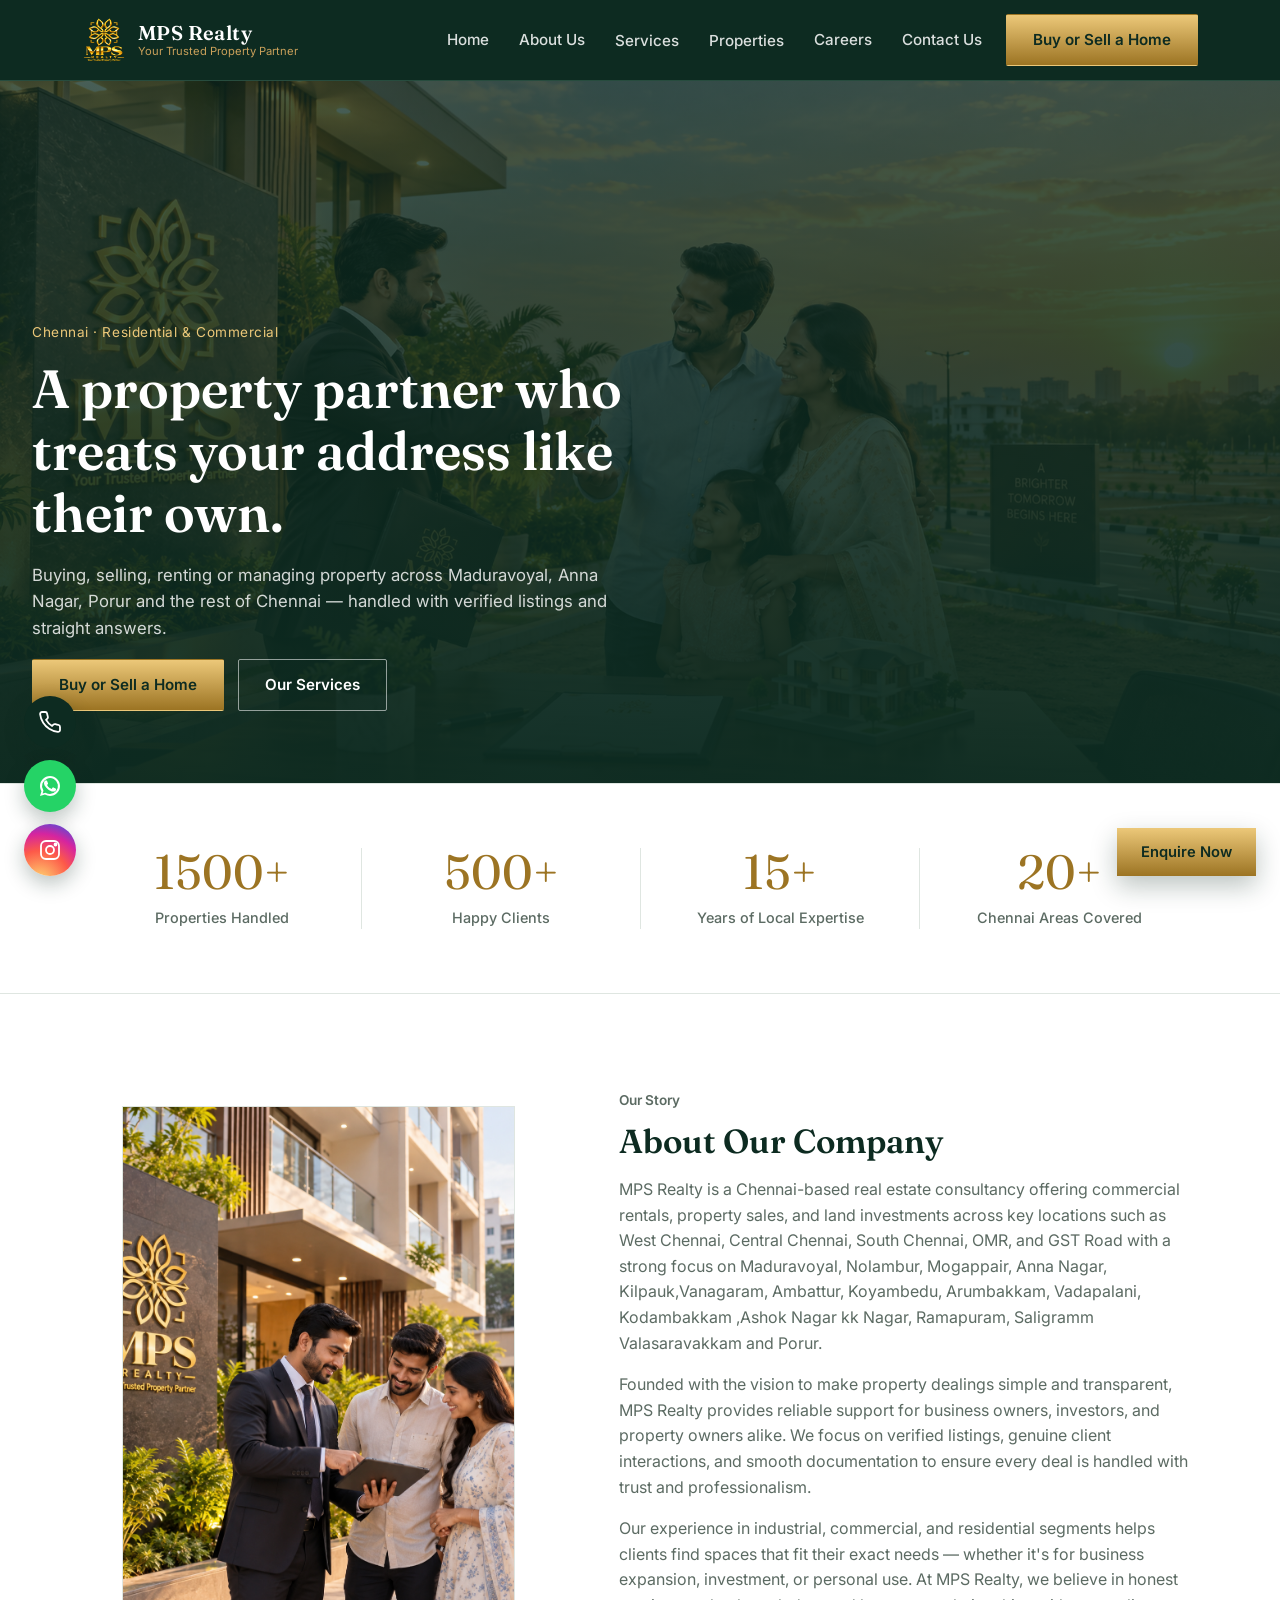
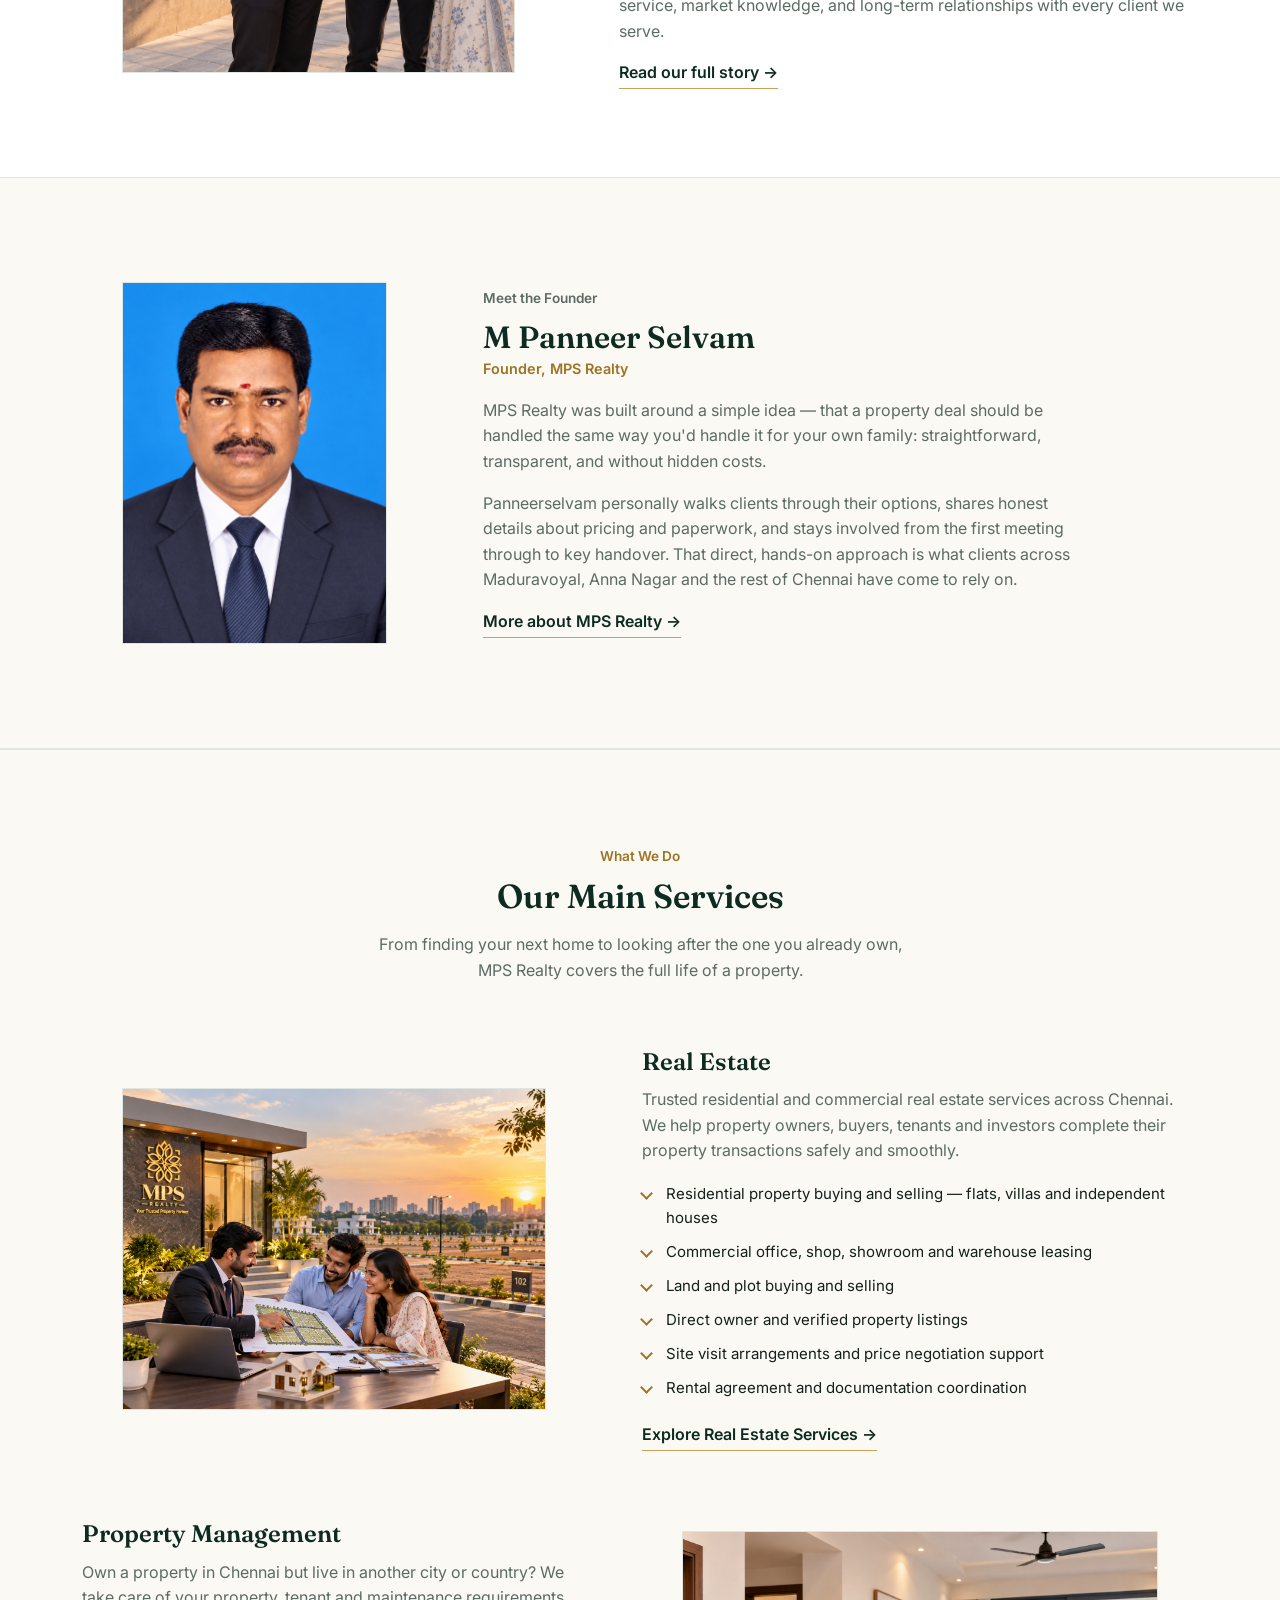
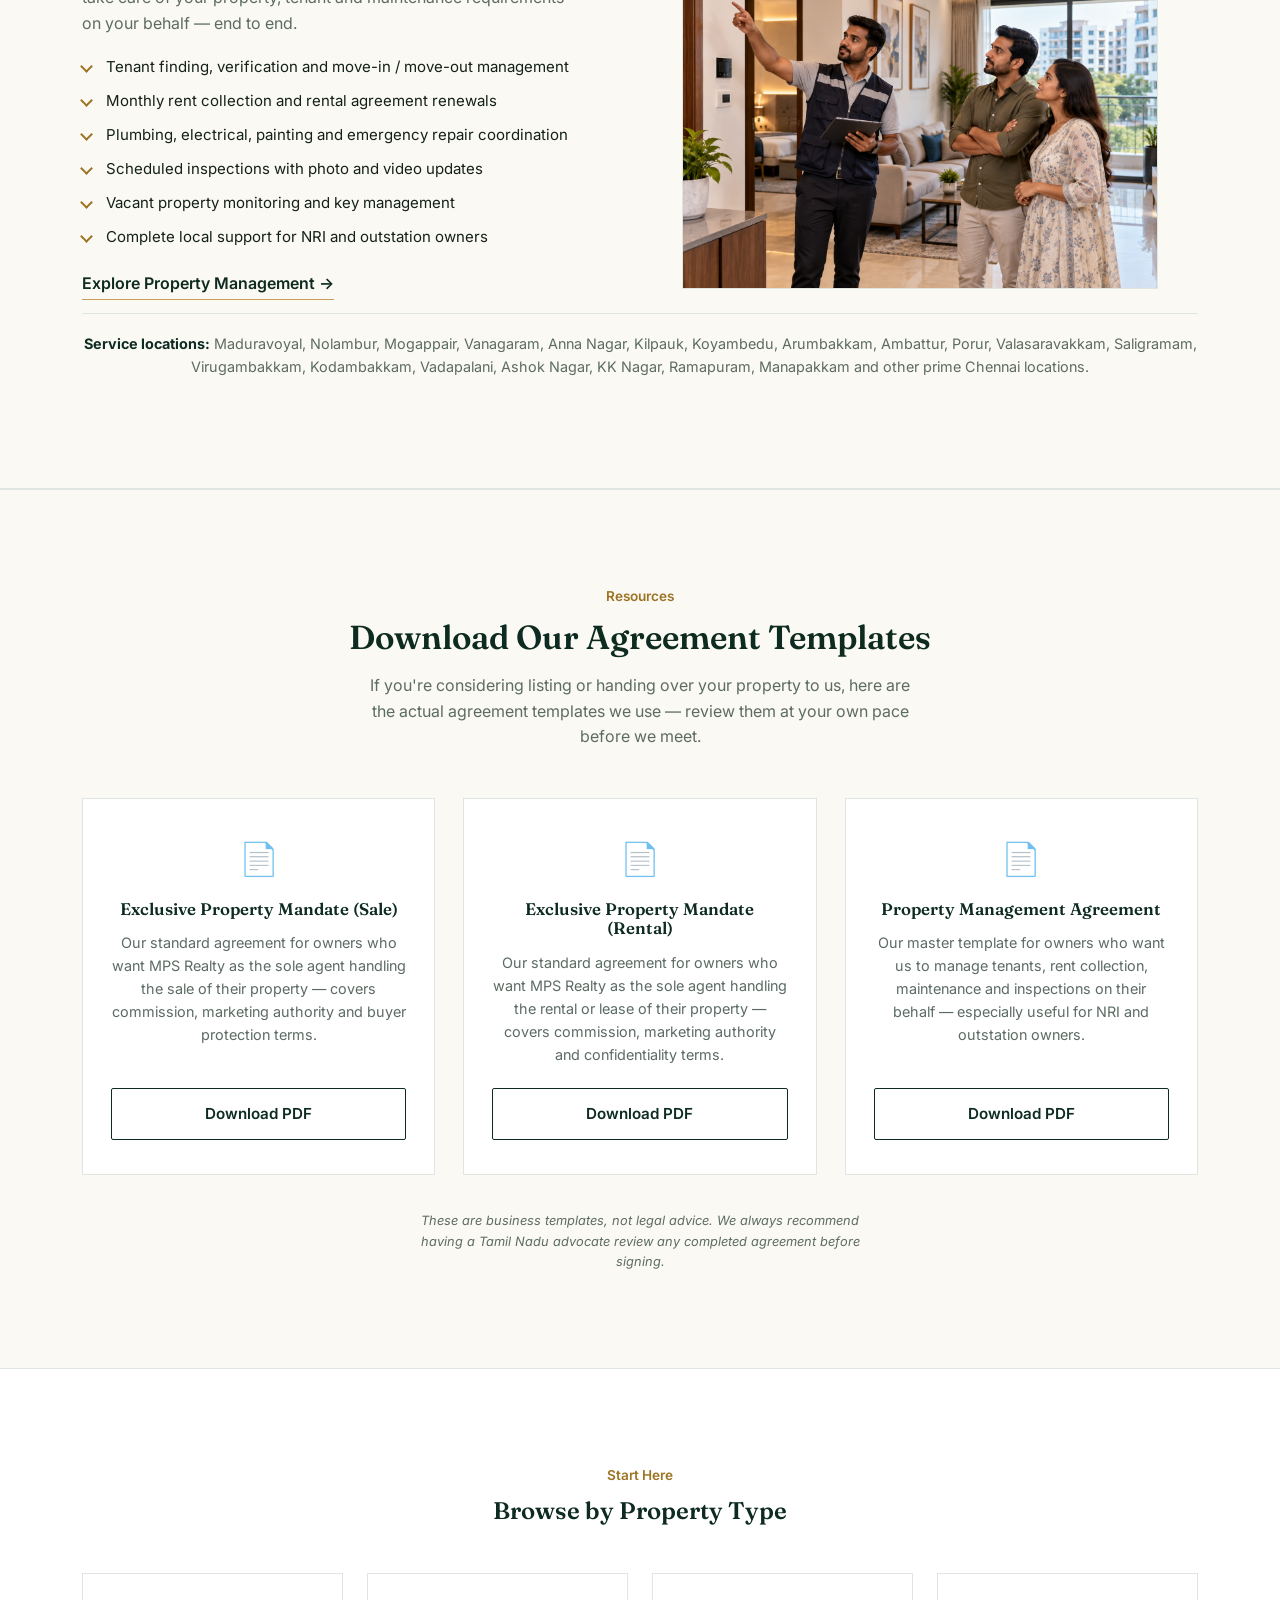
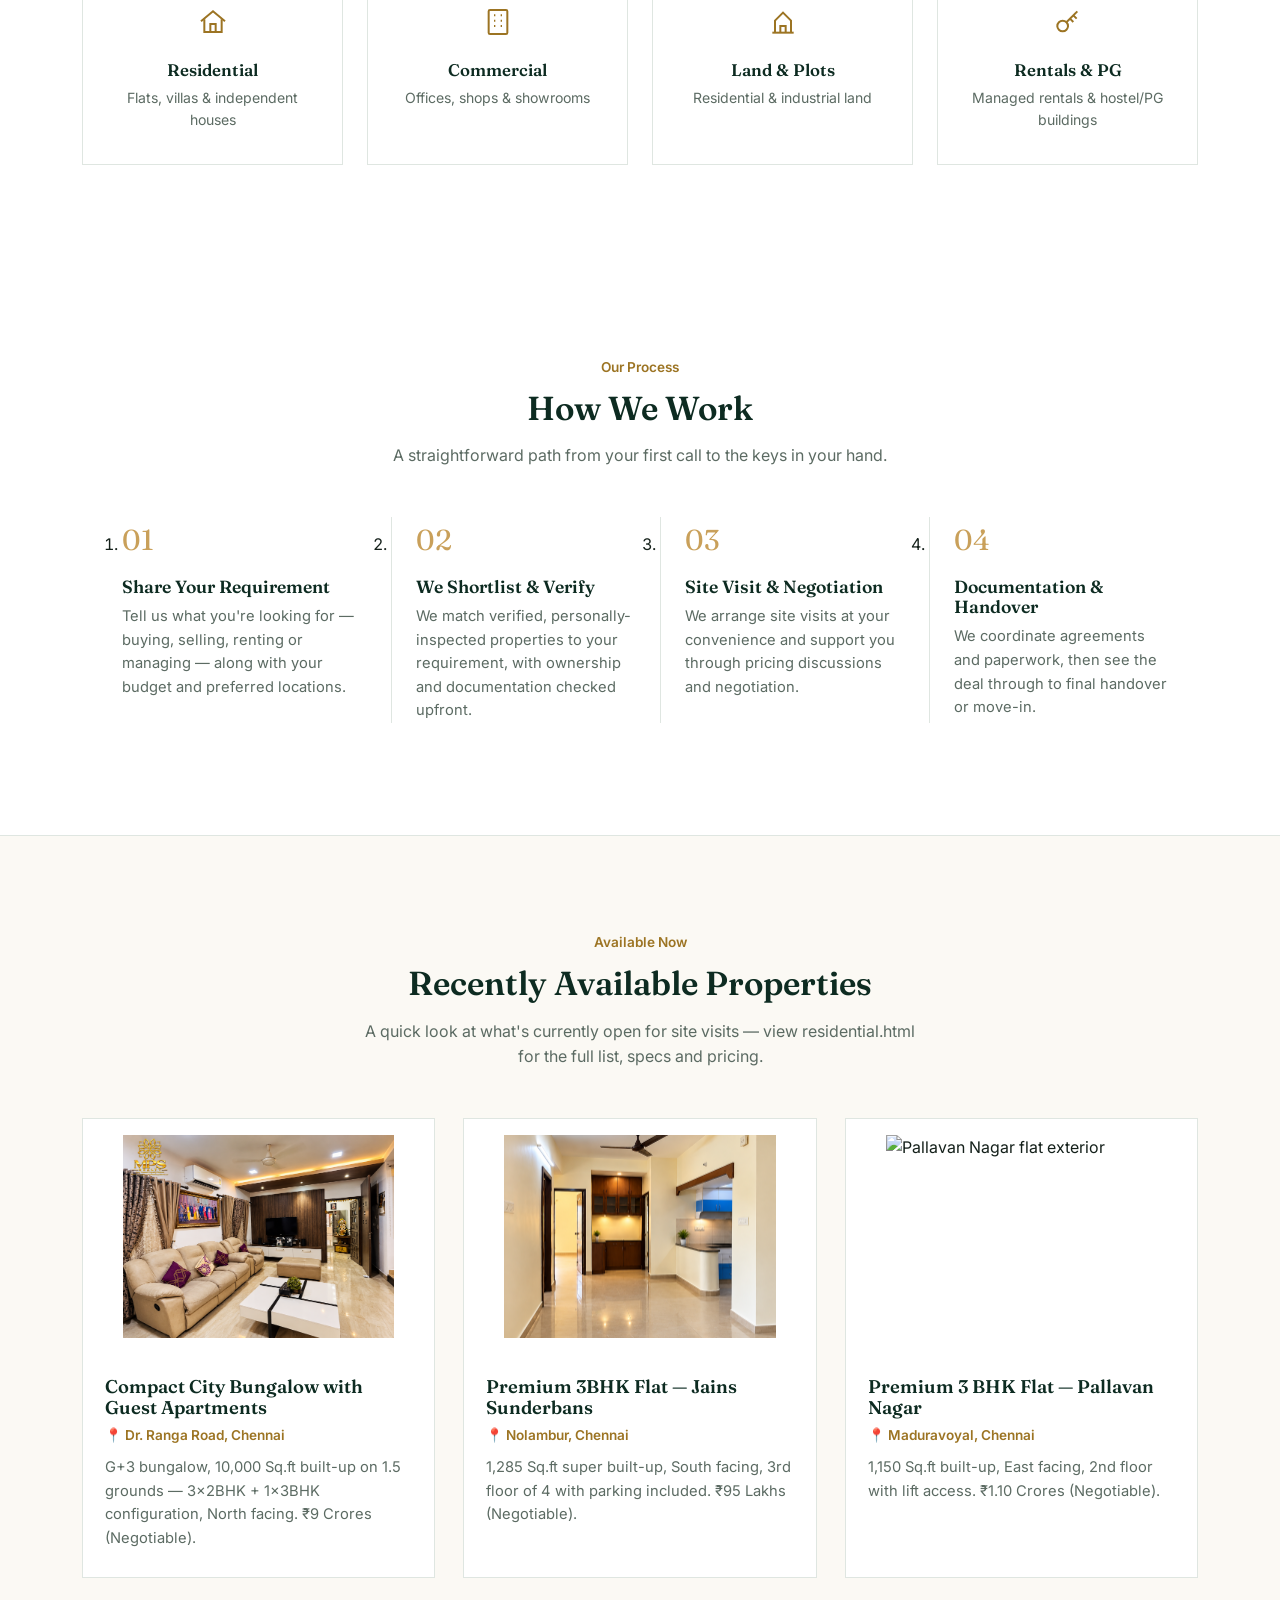
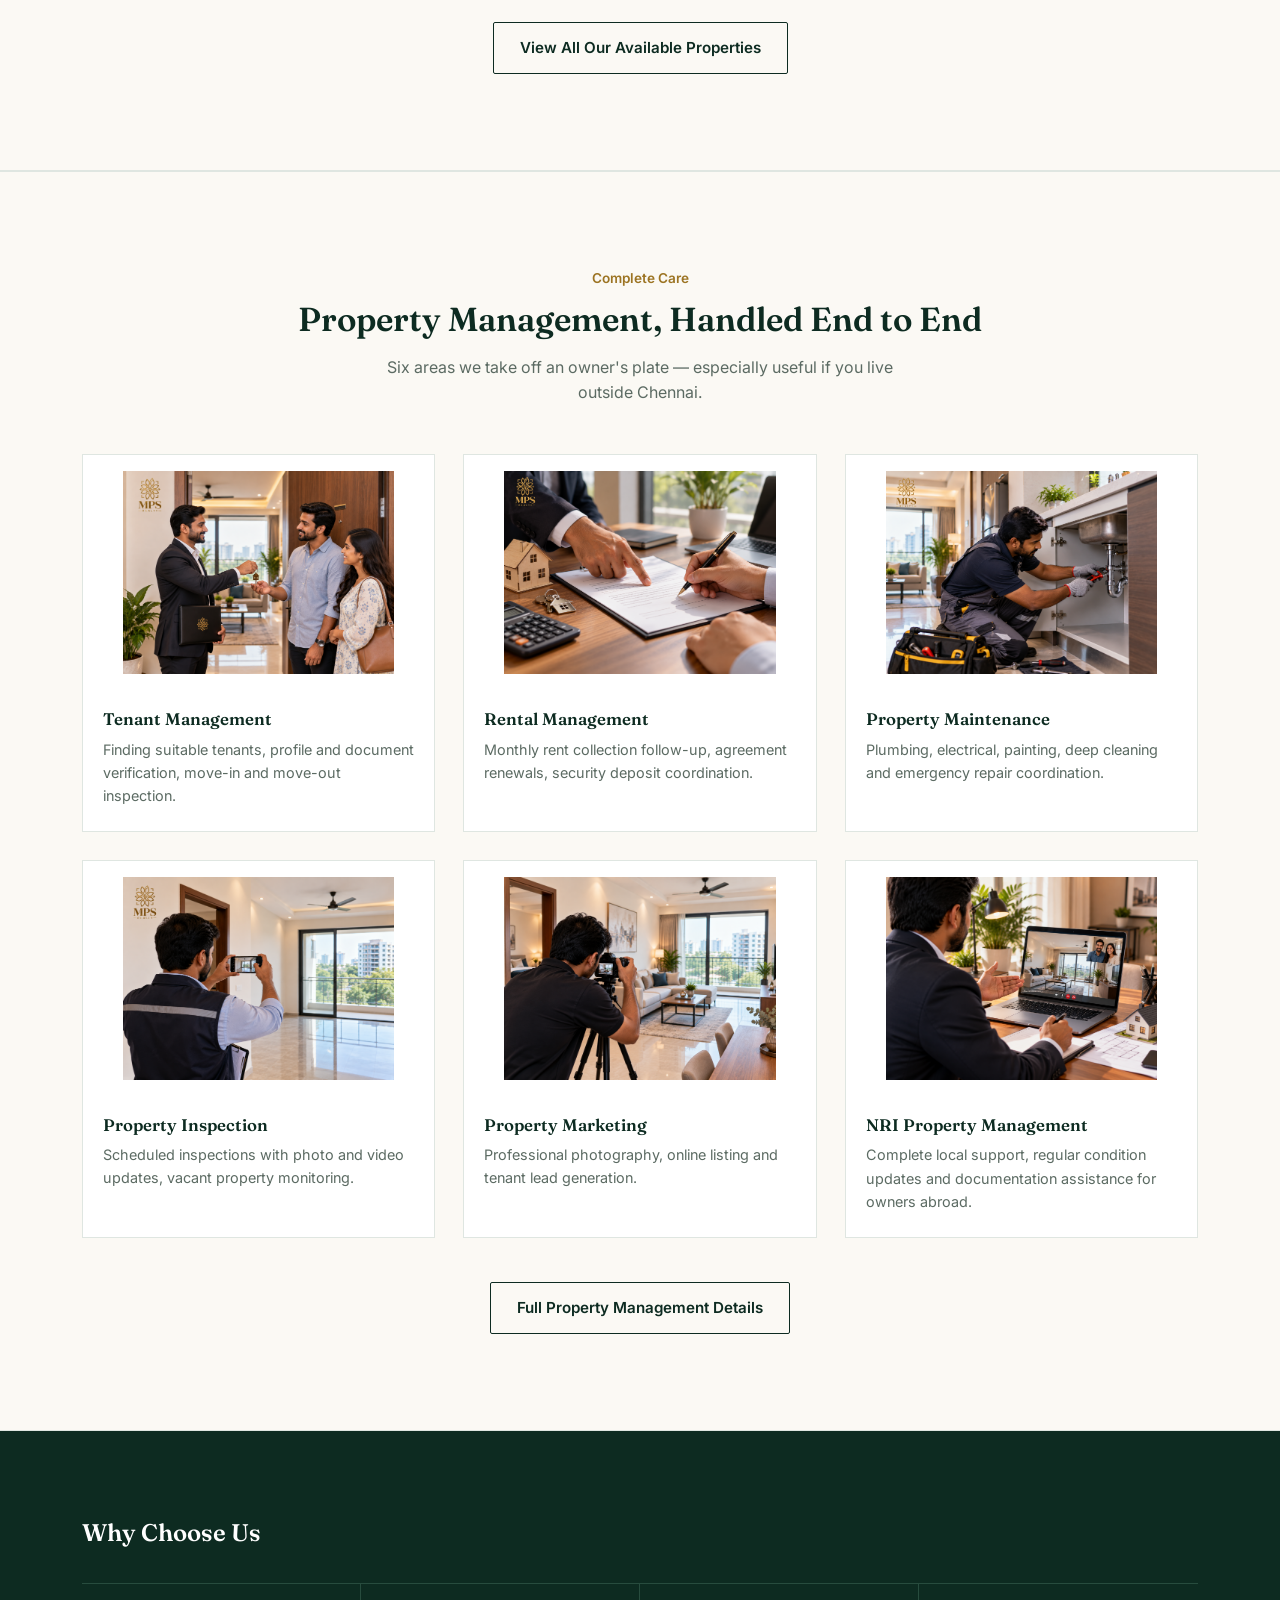
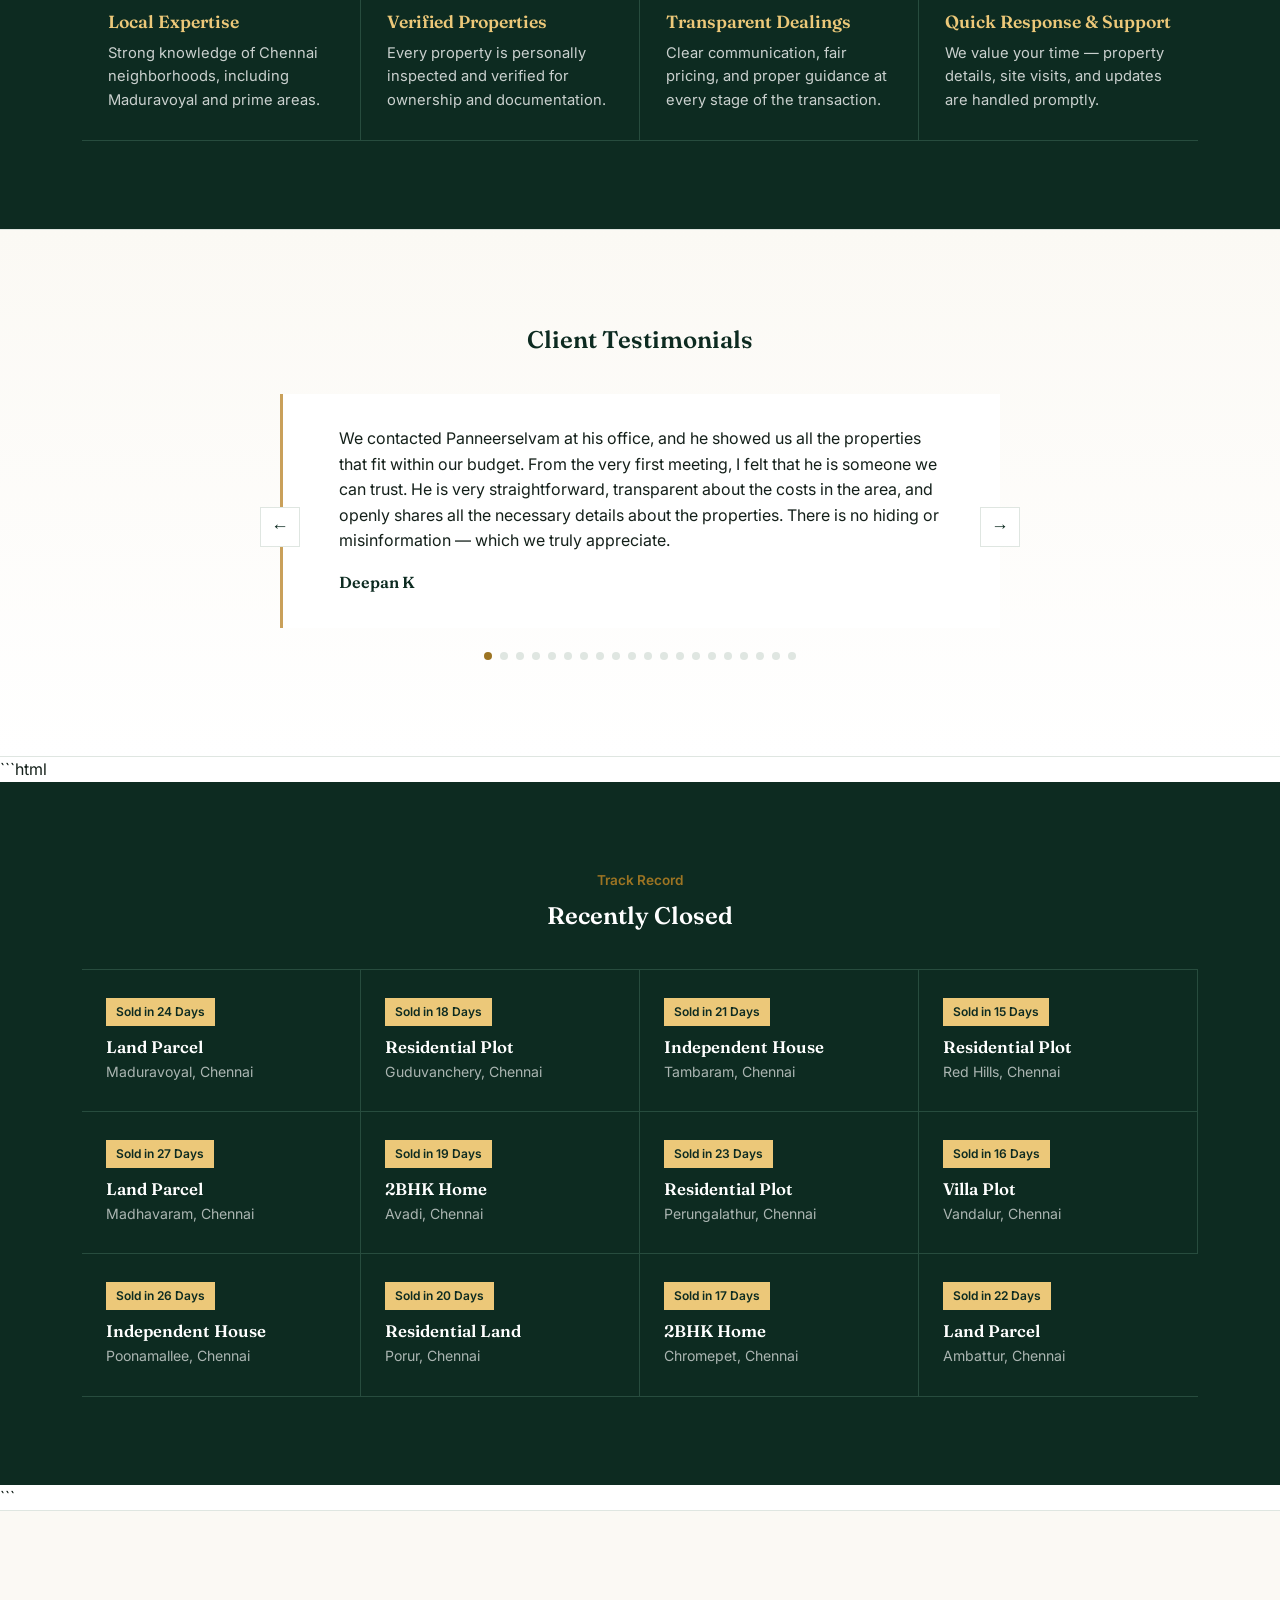
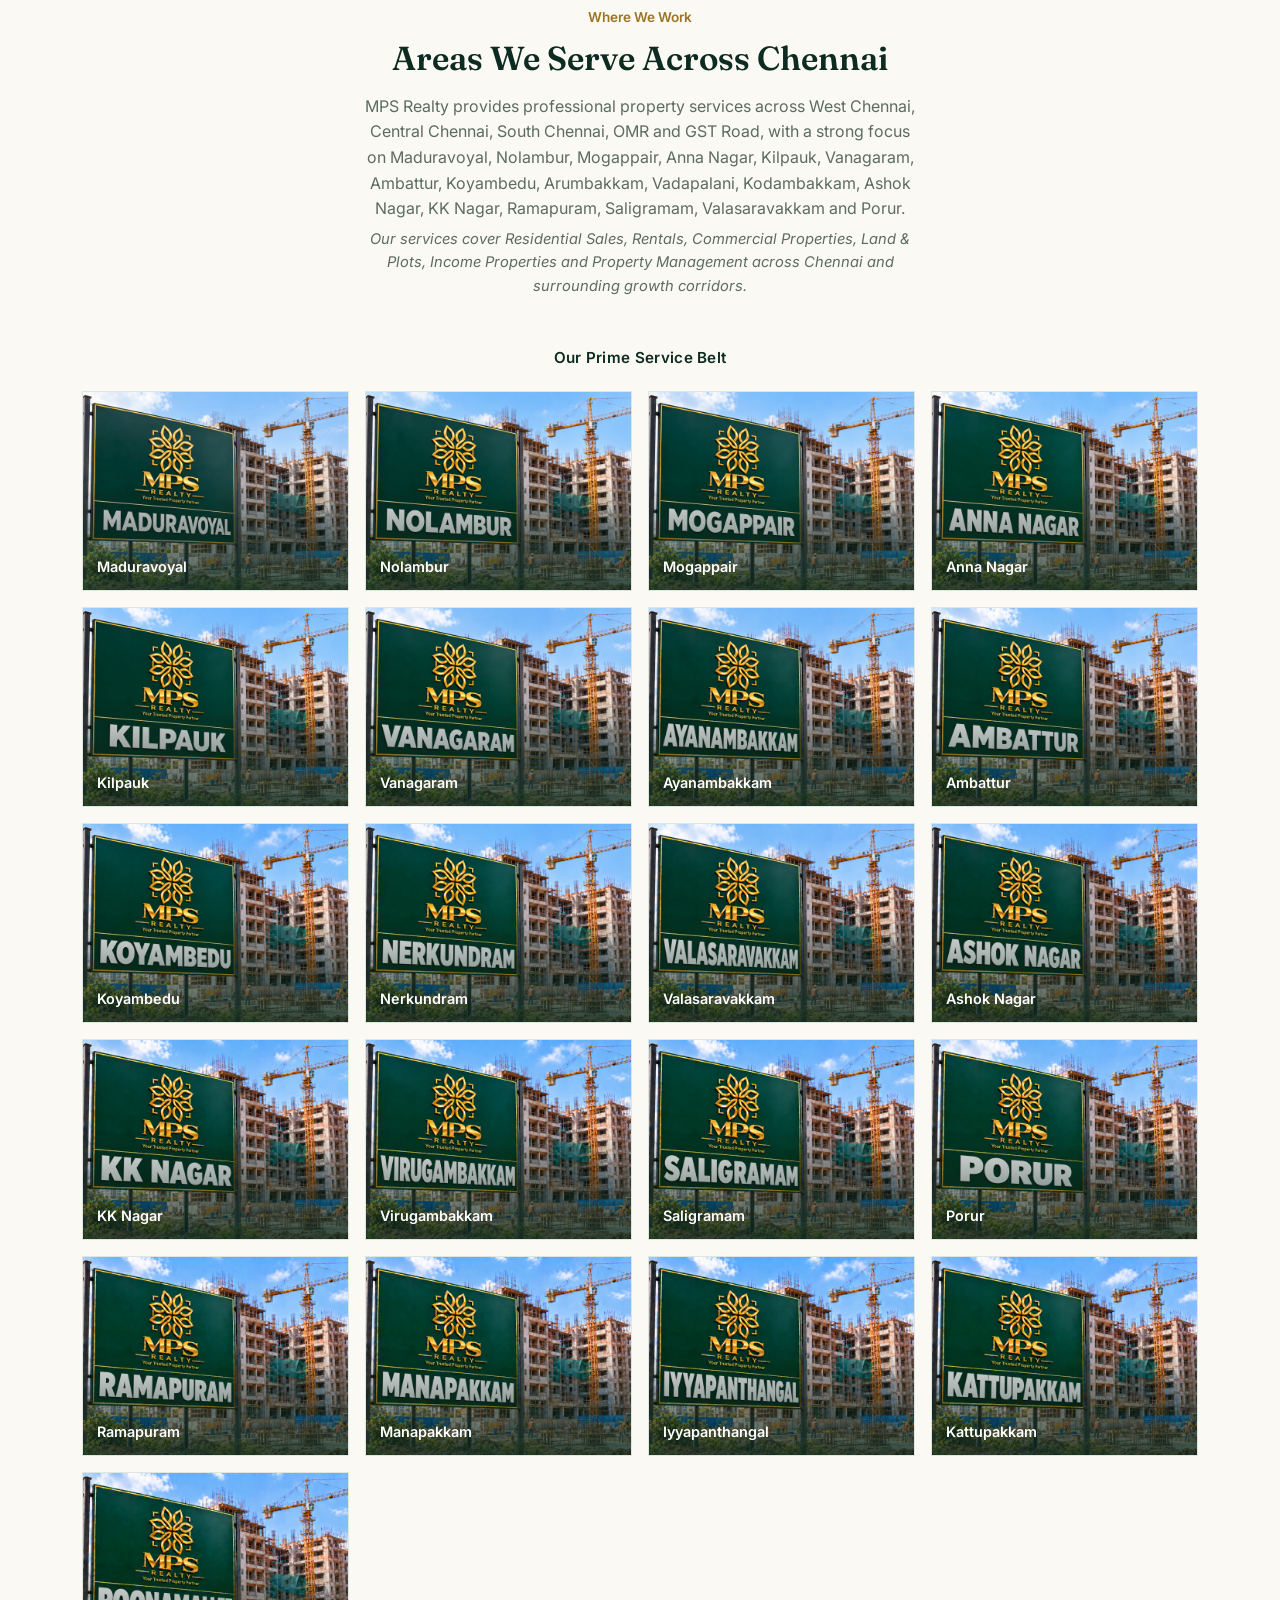
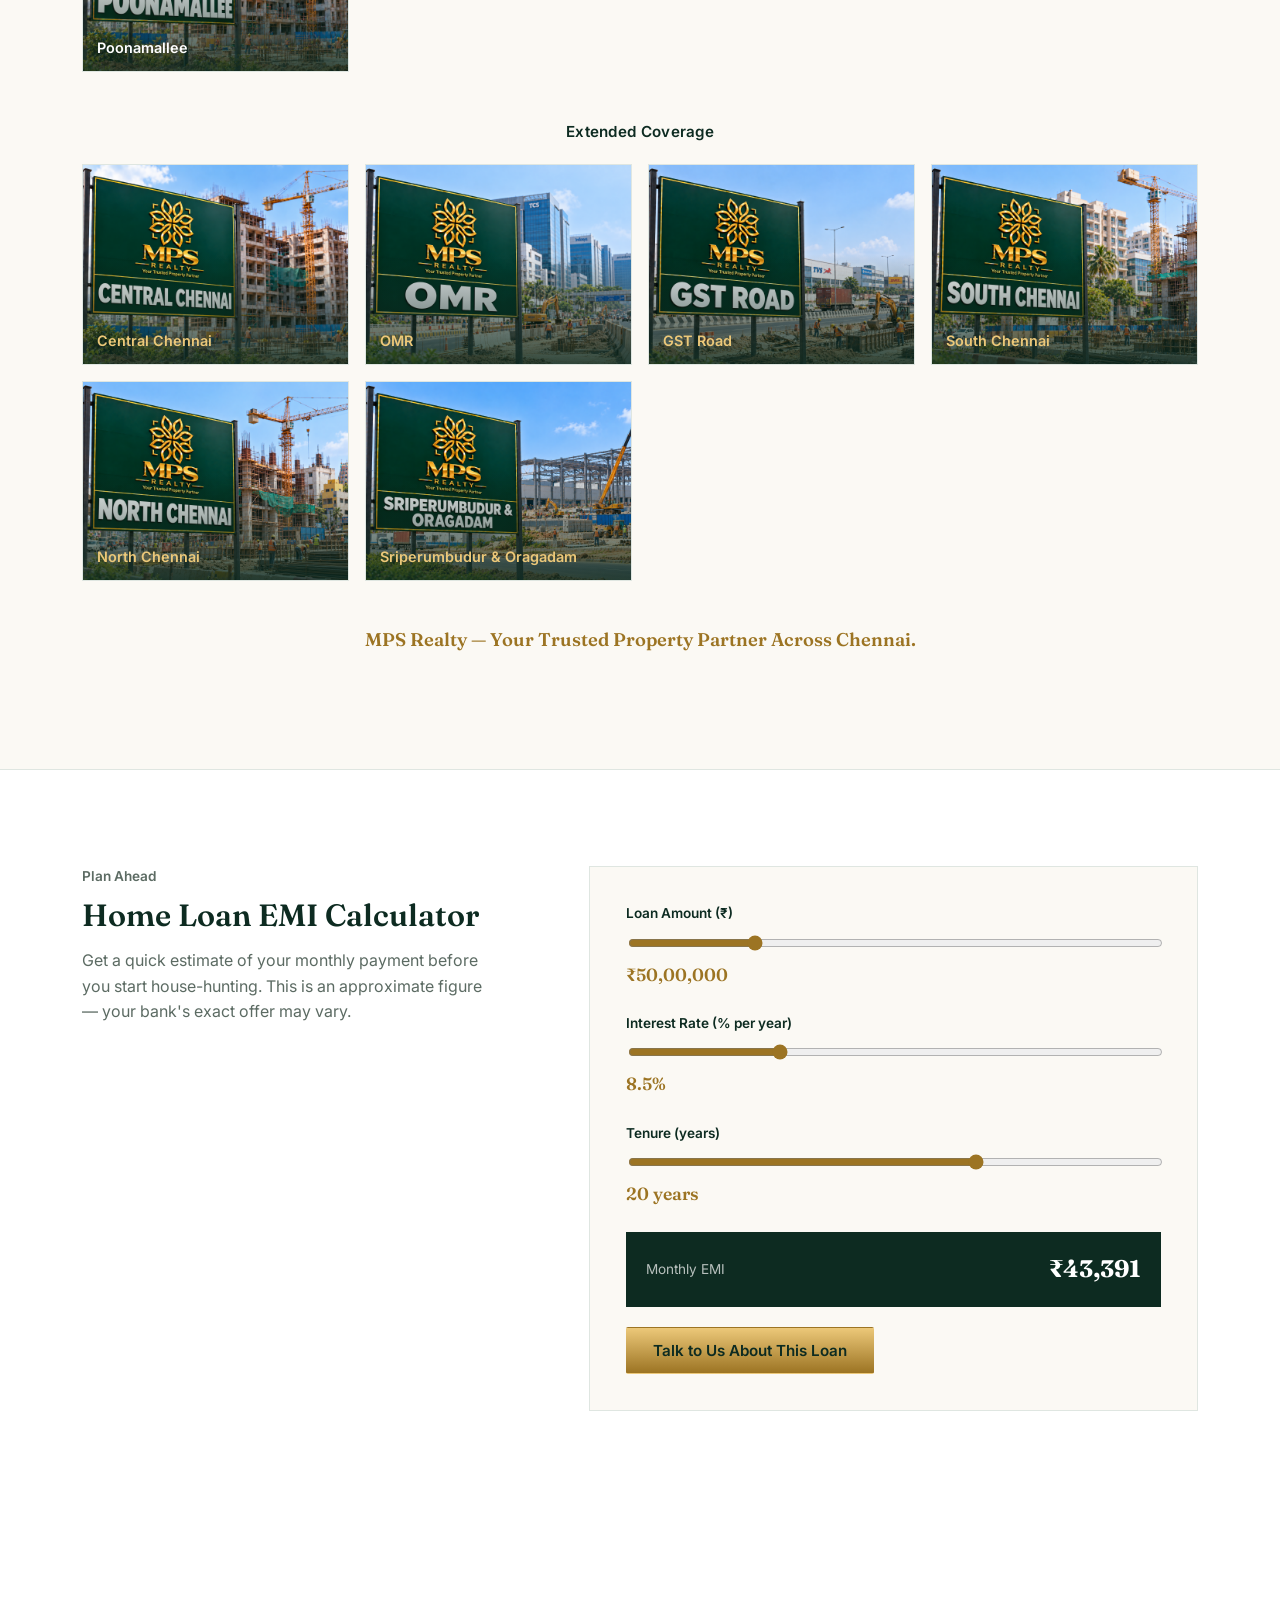
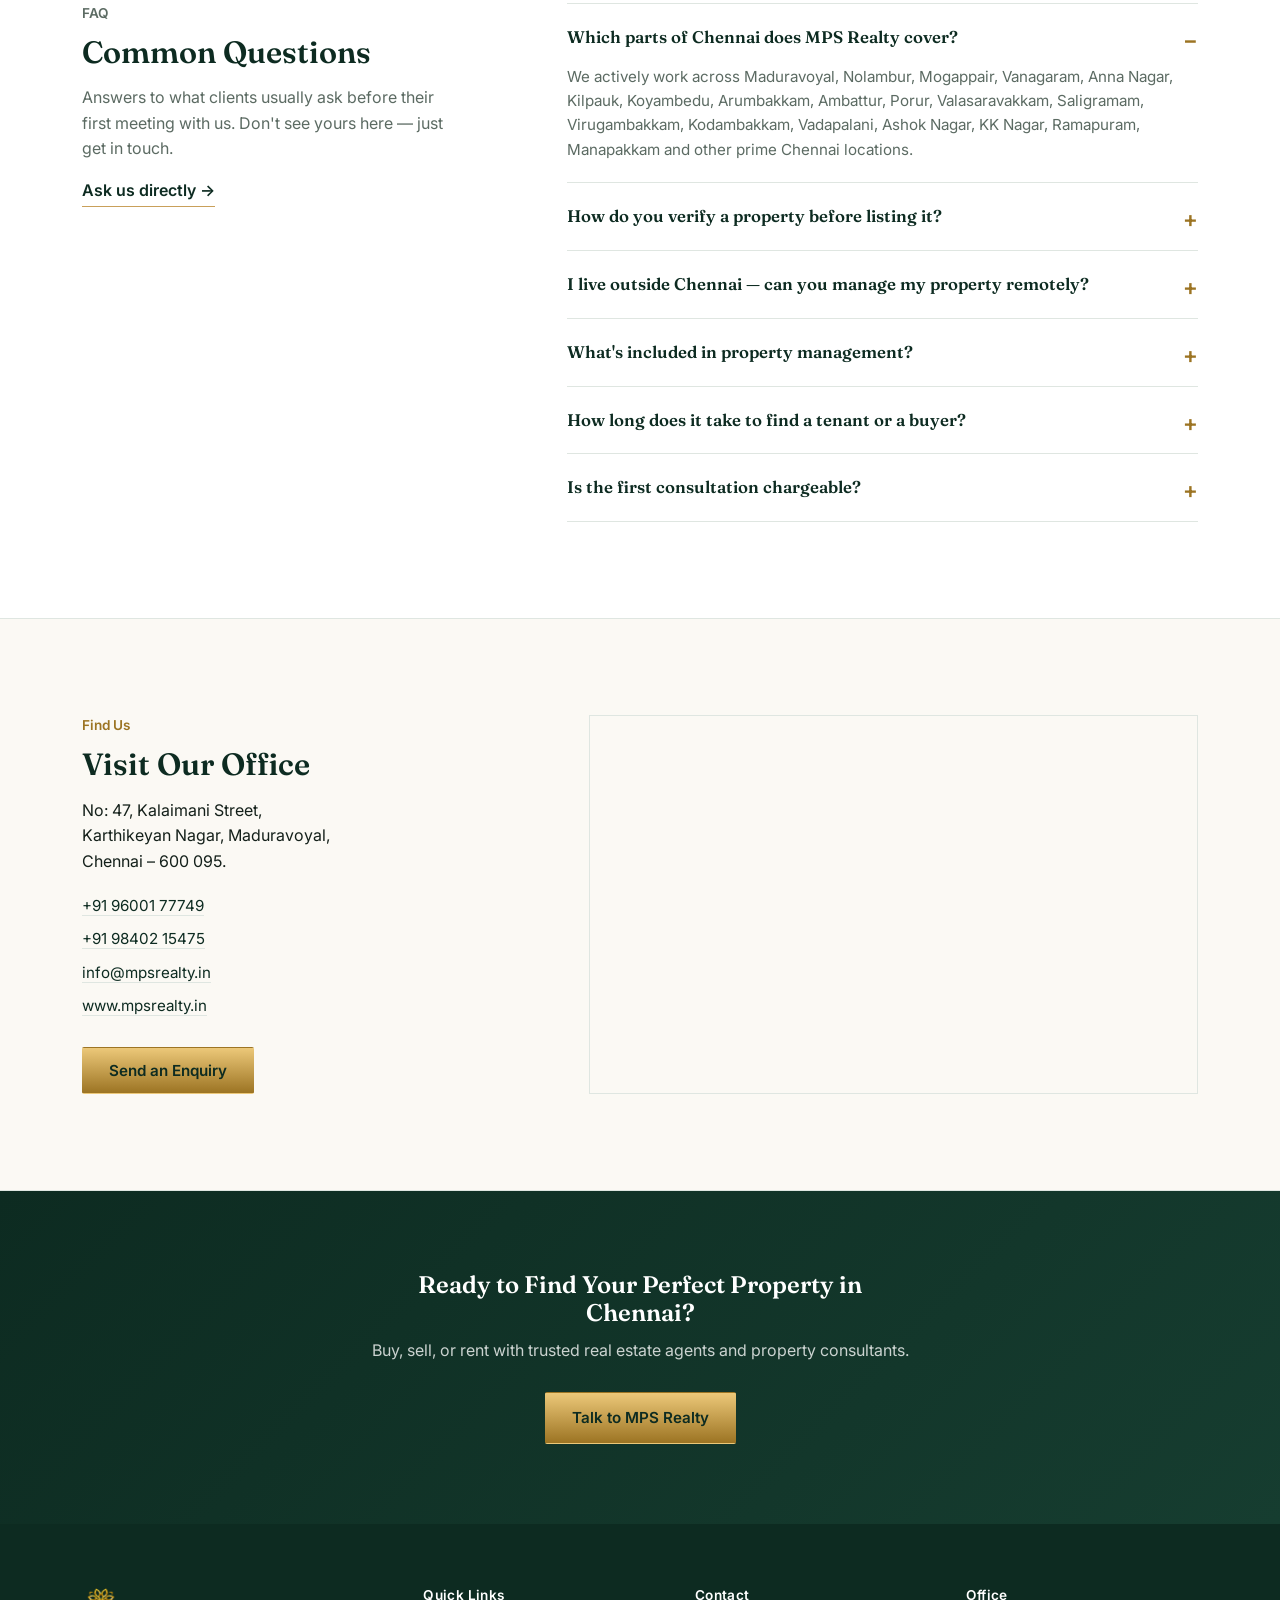
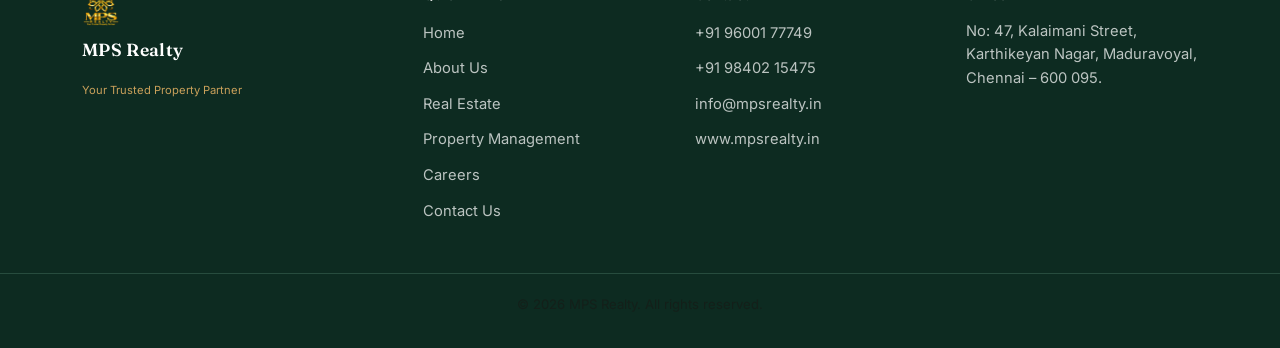
==== commit 120db42e: "Update index.html" ====
--- a/index.html
+++ b/index.html
@@ -675,7 +675,7 @@
     </div>
   </div>
 </section>
-
+```html
 <!-- ============ SUCCESS STORIES ============ -->
 <section class="success-stories">
   <div class="section-inner">
@@ -688,64 +688,77 @@
         <h3>Land Parcel</h3>
         <p>Maduravoyal, Chennai</p>
       </div>
-      <div class="story-item placeholder">
-        <span class="story-tag">Add real result</span>
-        <h3>Property Type</h3>
-        <p>Area, Chennai</p>
-      </div>
-      <div class="story-item placeholder">
-        <span class="story-tag">Add real result</span>
-        <h3>Property Type</h3>
-        <p>Area, Chennai</p>
-      </div>
-      <div class="story-item placeholder">
-        <span class="story-tag">Add real result</span>
-        <h3>Property Type</h3>
-        <p>Area, Chennai</p>
-      </div>
-      <div class="story-item placeholder">
-        <span class="story-tag">Add real result</span>
-        <h3>Property Type</h3>
-        <p>Area, Chennai</p>
-      </div>
-      <div class="story-item placeholder">
-        <span class="story-tag">Add real result</span>
-        <h3>Property Type</h3>
-        <p>Area, Chennai</p>
-      </div>
-      <div class="story-item placeholder">
-        <span class="story-tag">Add real result</span>
-        <h3>Property Type</h3>
-        <p>Area, Chennai</p>
-      </div>
-      <div class="story-item placeholder">
-        <span class="story-tag">Add real result</span>
-        <h3>Property Type</h3>
-        <p>Area, Chennai</p>
-      </div>
-      <div class="story-item placeholder">
-        <span class="story-tag">Add real result</span>
-        <h3>Property Type</h3>
-        <p>Area, Chennai</p>
-      </div>
-      <div class="story-item placeholder">
-        <span class="story-tag">Add real result</span>
-        <h3>Property Type</h3>
-        <p>Area, Chennai</p>
-      </div>
-      <div class="story-item placeholder">
-        <span class="story-tag">Add real result</span>
-        <h3>Property Type</h3>
-        <p>Area, Chennai</p>
-      </div>
-      <div class="story-item placeholder">
-        <span class="story-tag">Add real result</span>
-        <h3>Property Type</h3>
-        <p>Area, Chennai</p>
+
+      <div class="story-item">
+        <span class="story-tag">Sold in 18 Days</span>
+        <h3>Residential Plot</h3>
+        <p>Guduvanchery, Chennai</p>
+      </div>
+
+      <div class="story-item">
+        <span class="story-tag">Sold in 21 Days</span>
+        <h3>Independent House</h3>
+        <p>Tambaram, Chennai</p>
+      </div>
+
+      <div class="story-item">
+        <span class="story-tag">Sold in 15 Days</span>
+        <h3>Residential Plot</h3>
+        <p>Red Hills, Chennai</p>
+      </div>
+
+      <div class="story-item">
+        <span class="story-tag">Sold in 27 Days</span>
+        <h3>Land Parcel</h3>
+        <p>Madhavaram, Chennai</p>
+      </div>
+
+      <div class="story-item">
+        <span class="story-tag">Sold in 19 Days</span>
+        <h3>2BHK Home</h3>
+        <p>Avadi, Chennai</p>
+      </div>
+
+      <div class="story-item">
+        <span class="story-tag">Sold in 23 Days</span>
+        <h3>Residential Plot</h3>
+        <p>Perungalathur, Chennai</p>
+      </div>
+
+      <div class="story-item">
+        <span class="story-tag">Sold in 16 Days</span>
+        <h3>Villa Plot</h3>
+        <p>Vandalur, Chennai</p>
+      </div>
+
+      <div class="story-item">
+        <span class="story-tag">Sold in 26 Days</span>
+        <h3>Independent House</h3>
+        <p>Poonamallee, Chennai</p>
+      </div>
+
+      <div class="story-item">
+        <span class="story-tag">Sold in 20 Days</span>
+        <h3>Residential Land</h3>
+        <p>Porur, Chennai</p>
+      </div>
+
+      <div class="story-item">
+        <span class="story-tag">Sold in 17 Days</span>
+        <h3>2BHK Home</h3>
+        <p>Chromepet, Chennai</p>
+      </div>
+
+      <div class="story-item">
+        <span class="story-tag">Sold in 22 Days</span>
+        <h3>Land Parcel</h3>
+        <p>Ambattur, Chennai</p>
       </div>
     </div>
   </div>
 </section>
+```
+
 
 <!-- ============ AREAS WE SERVE (with images) ============ -->
 <section class="areas-visual">
@@ -1007,4 +1020,4 @@
 
 <script src="js/script.js"></script>
 </body>
-</html>+</html>
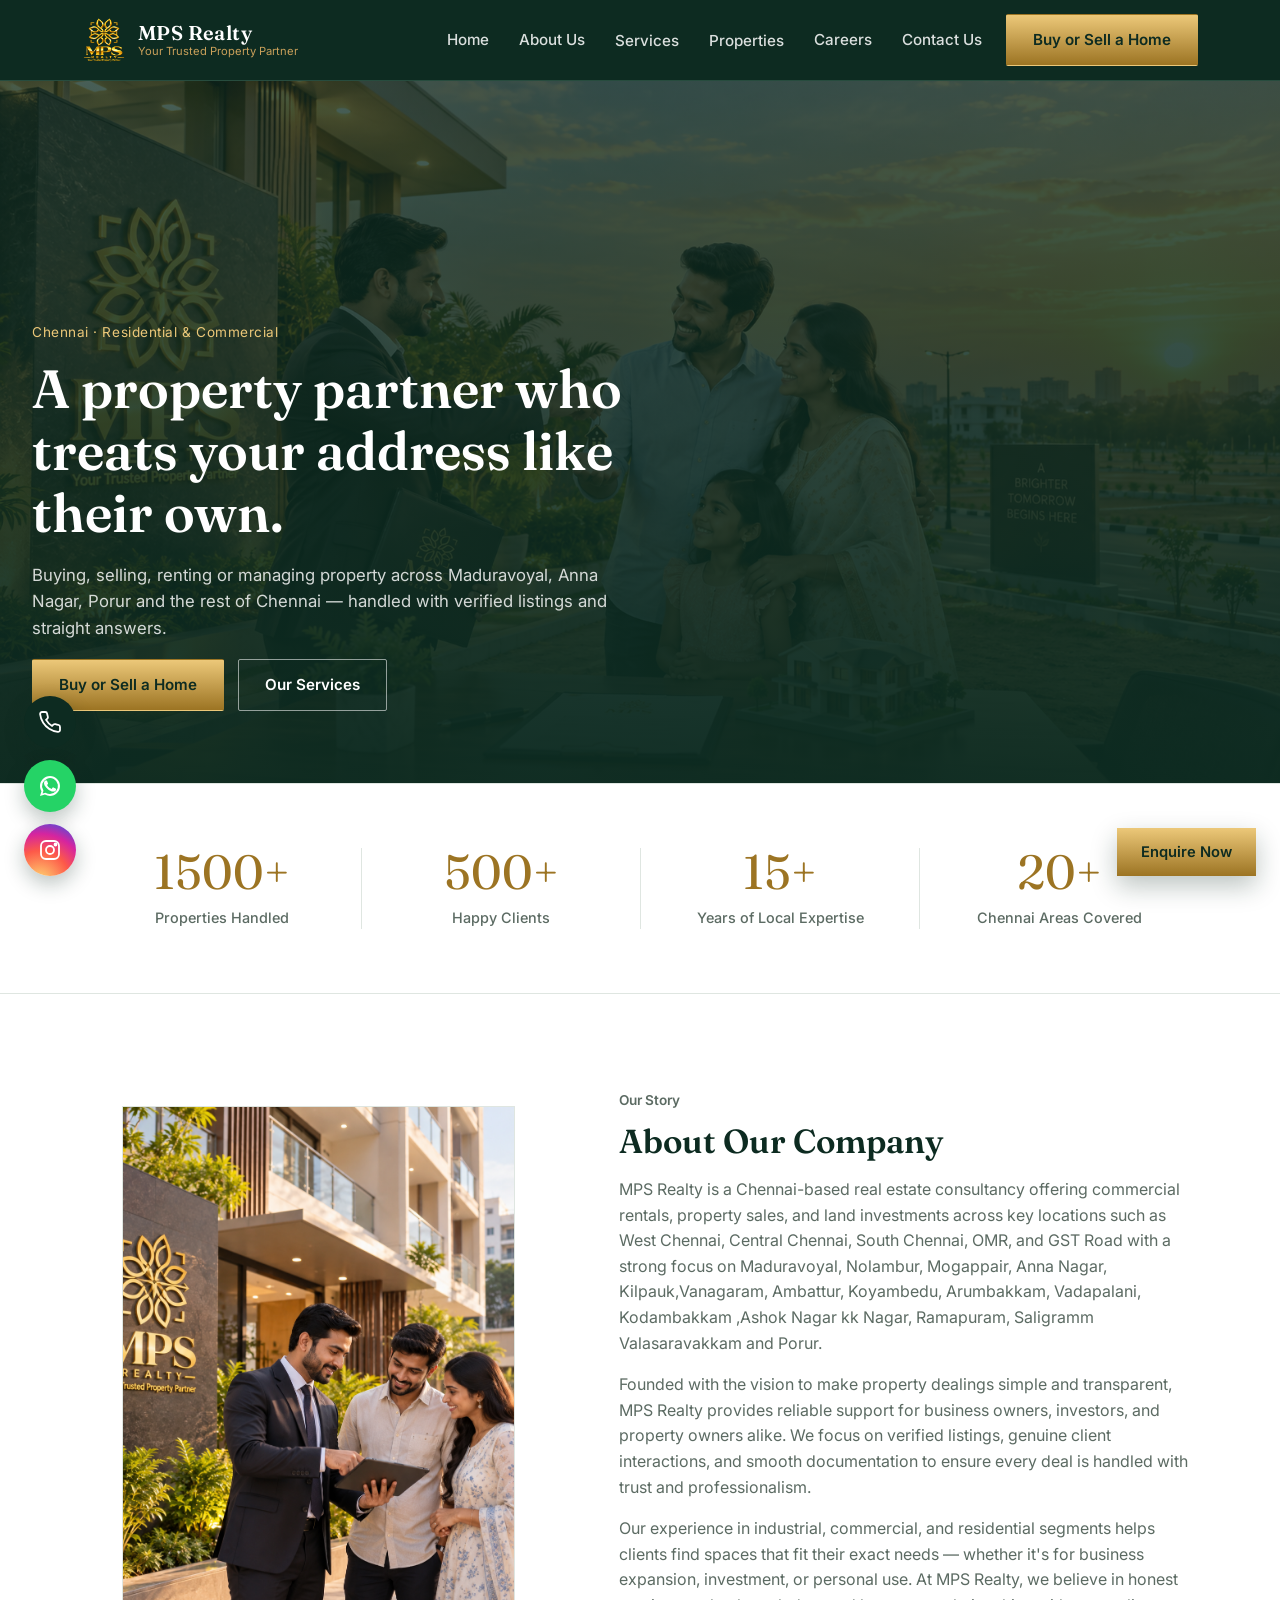
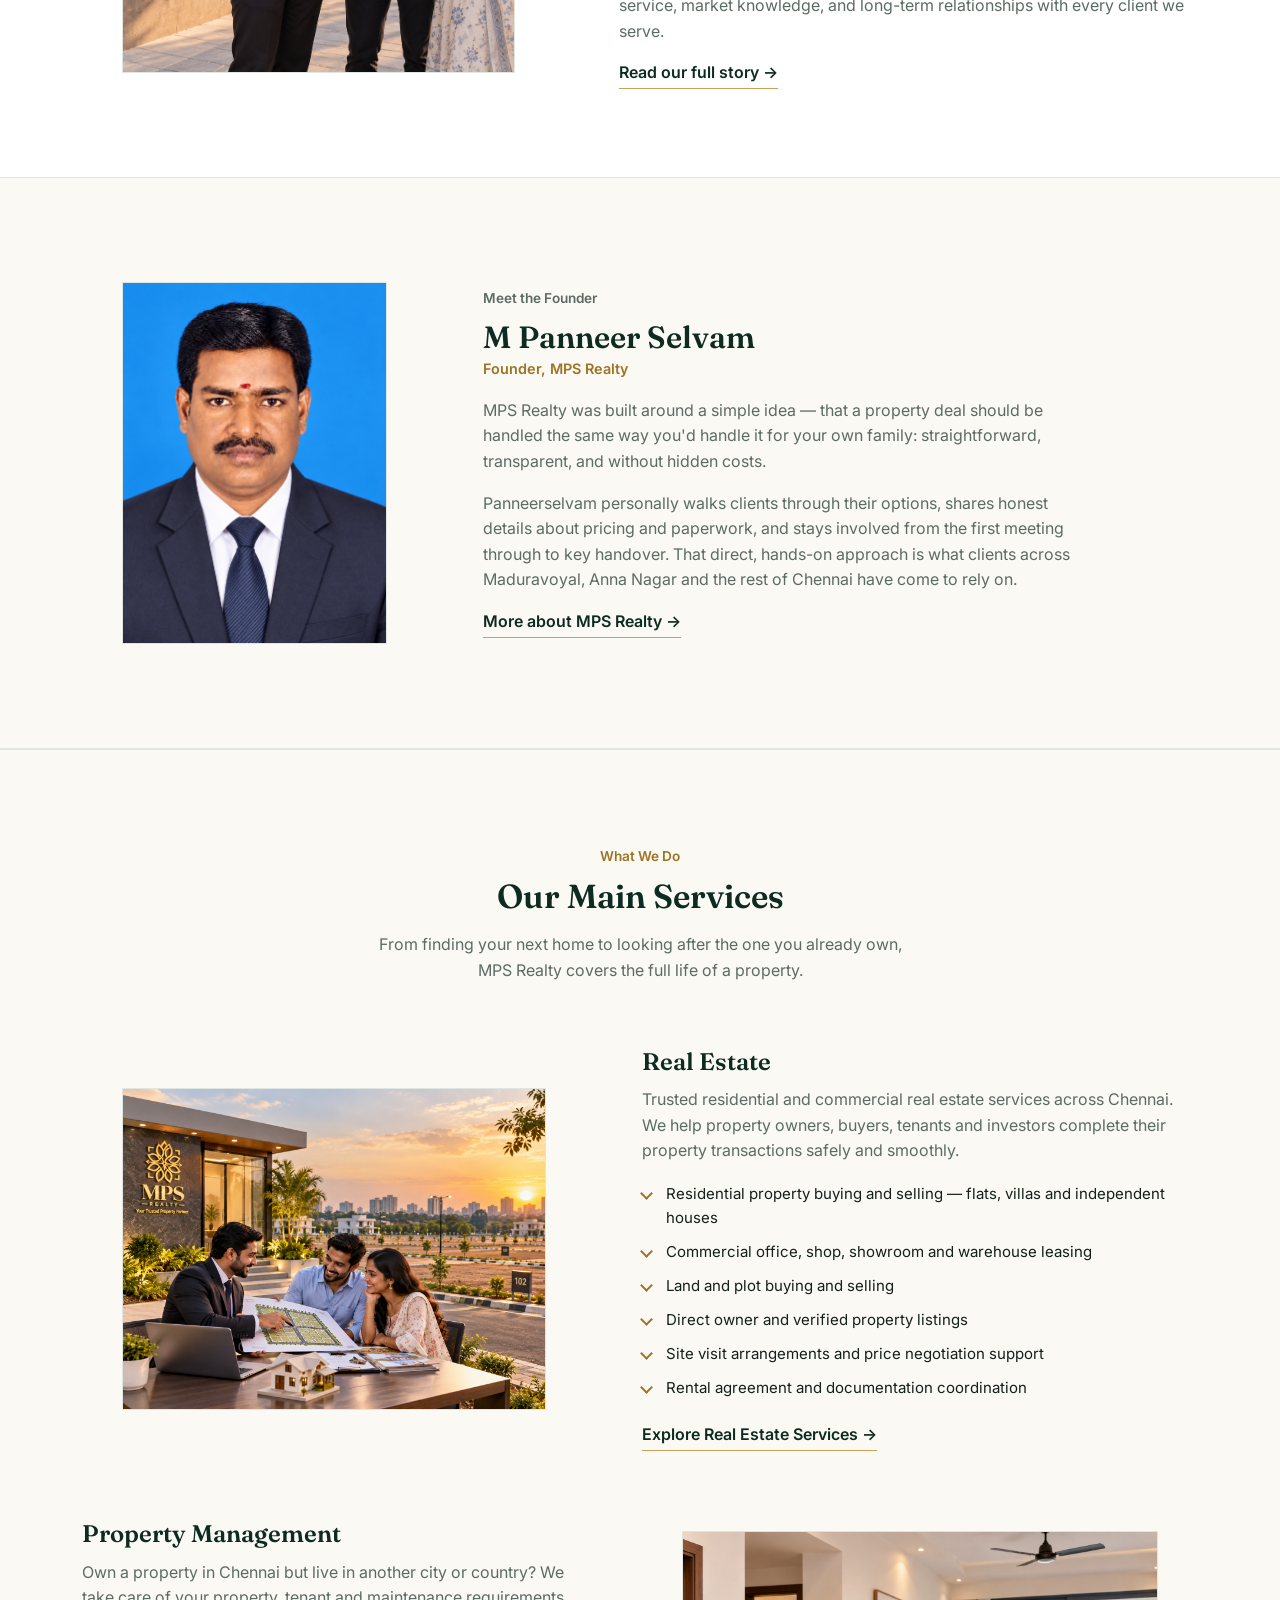
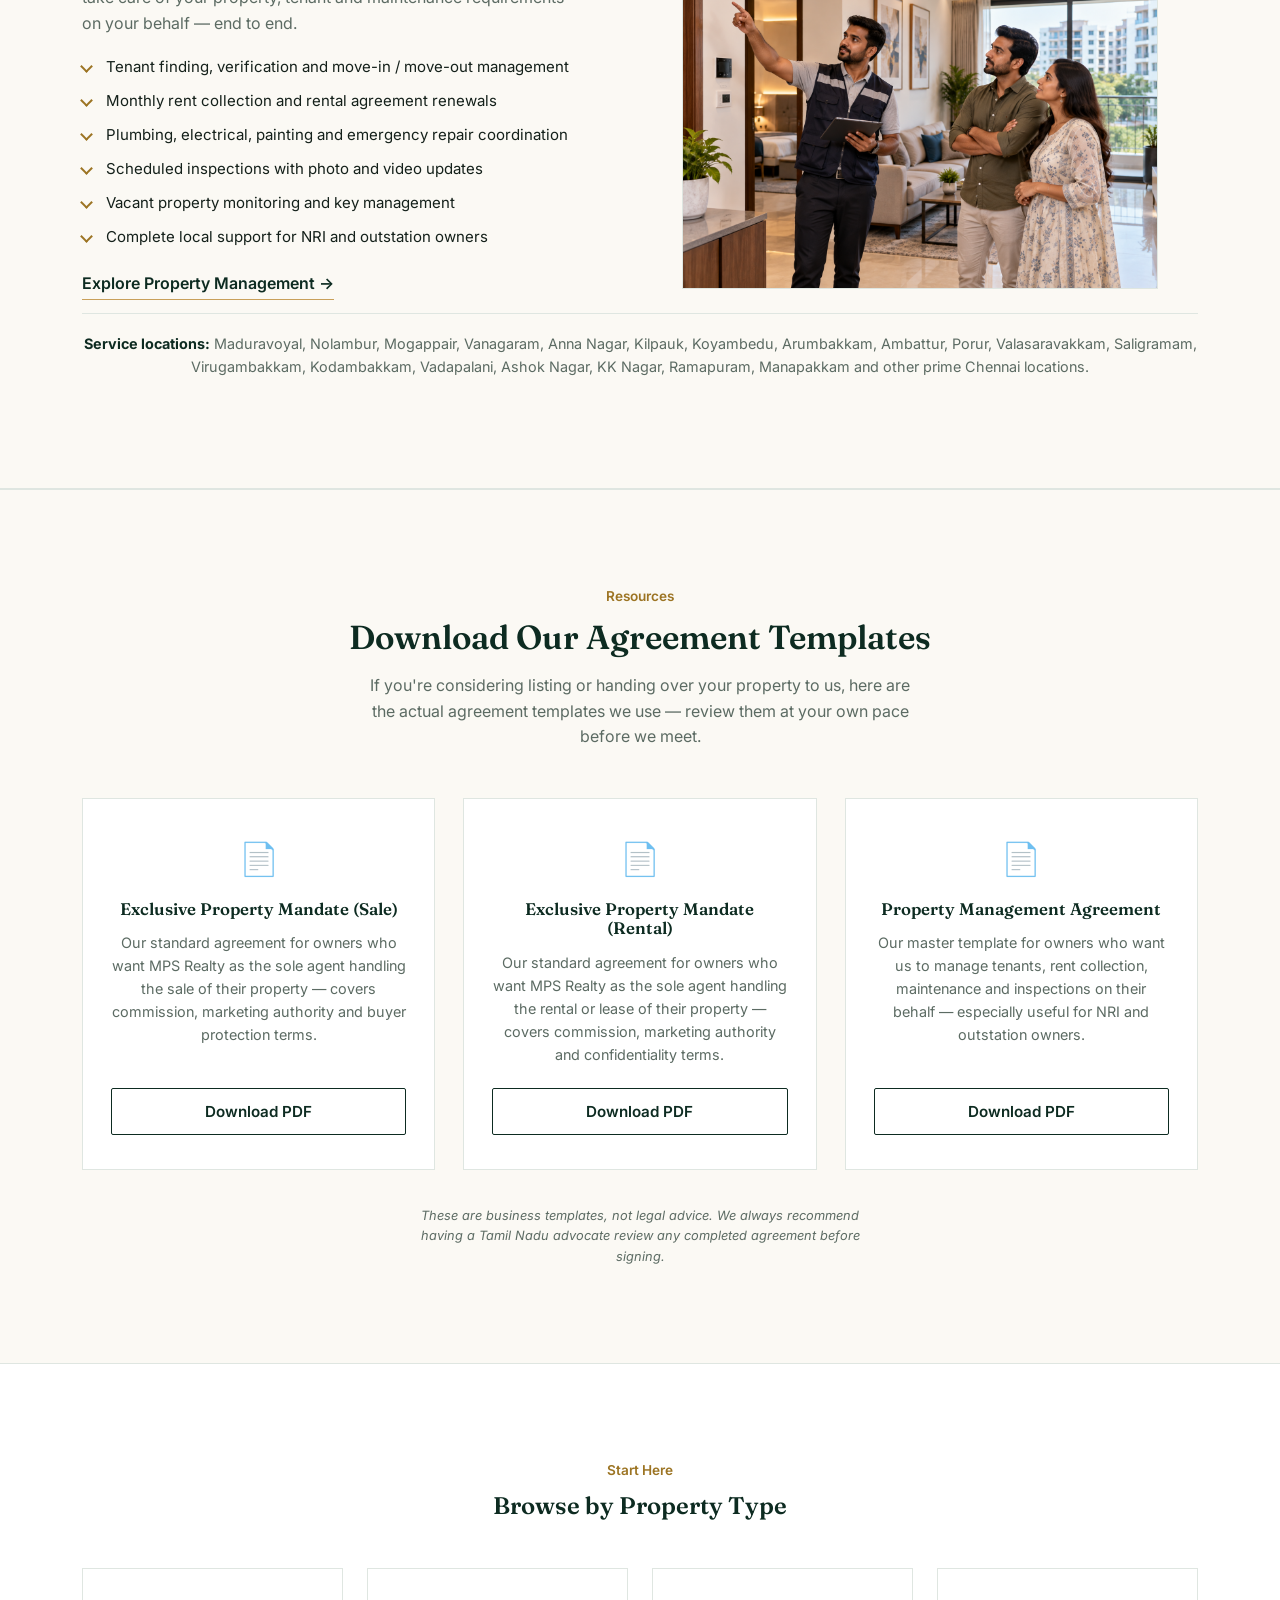
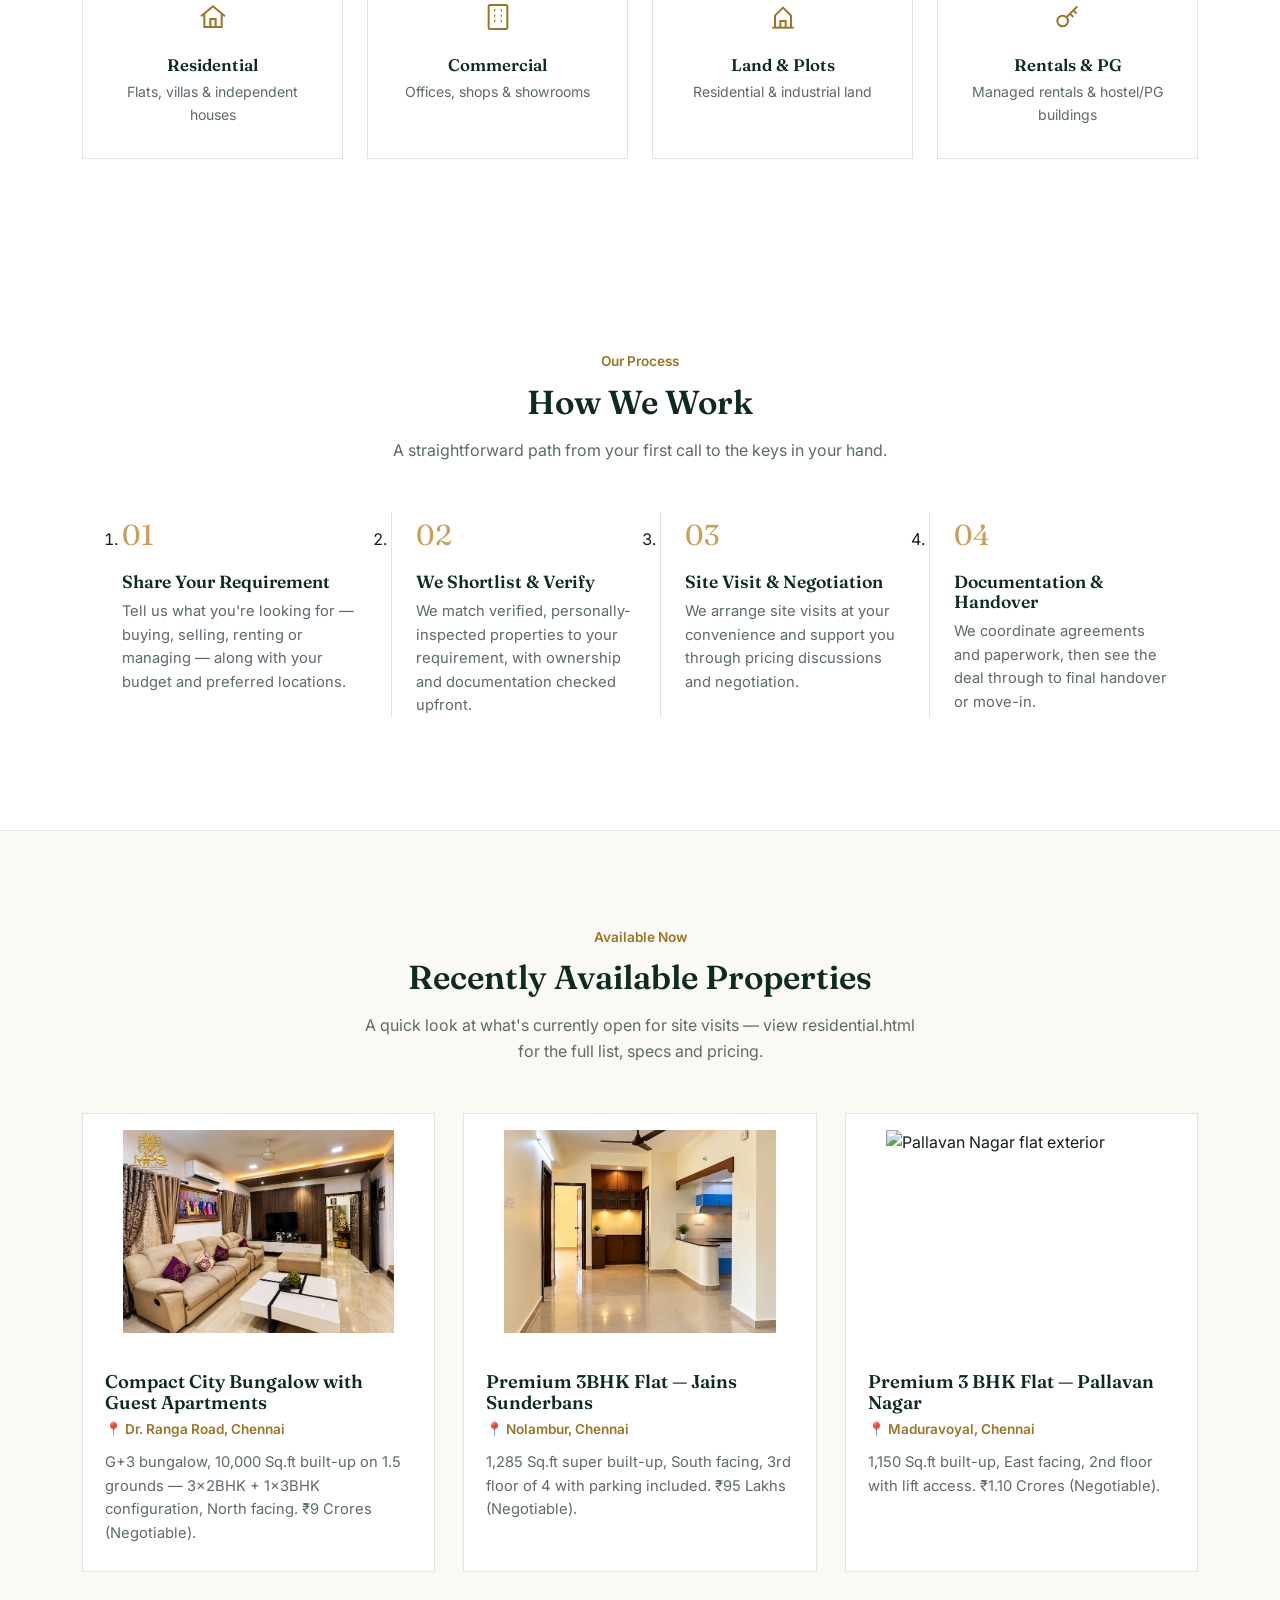
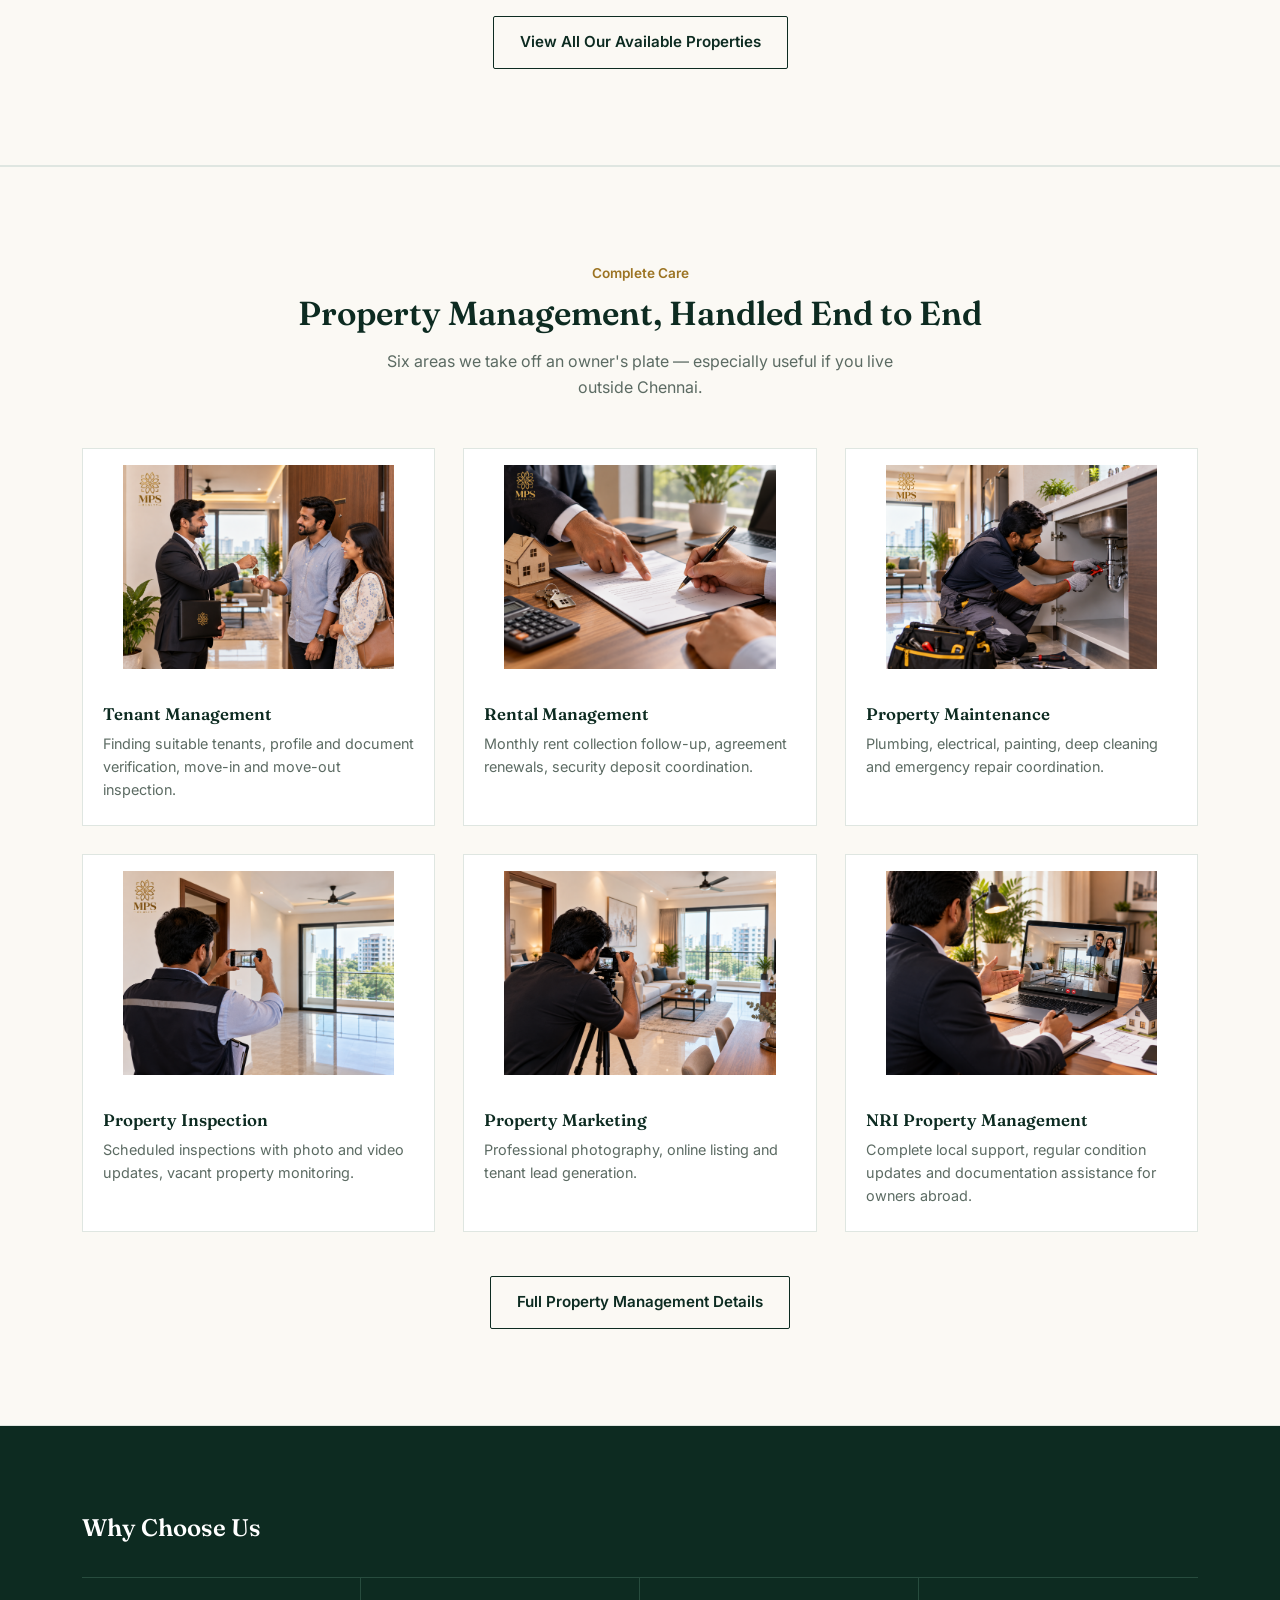
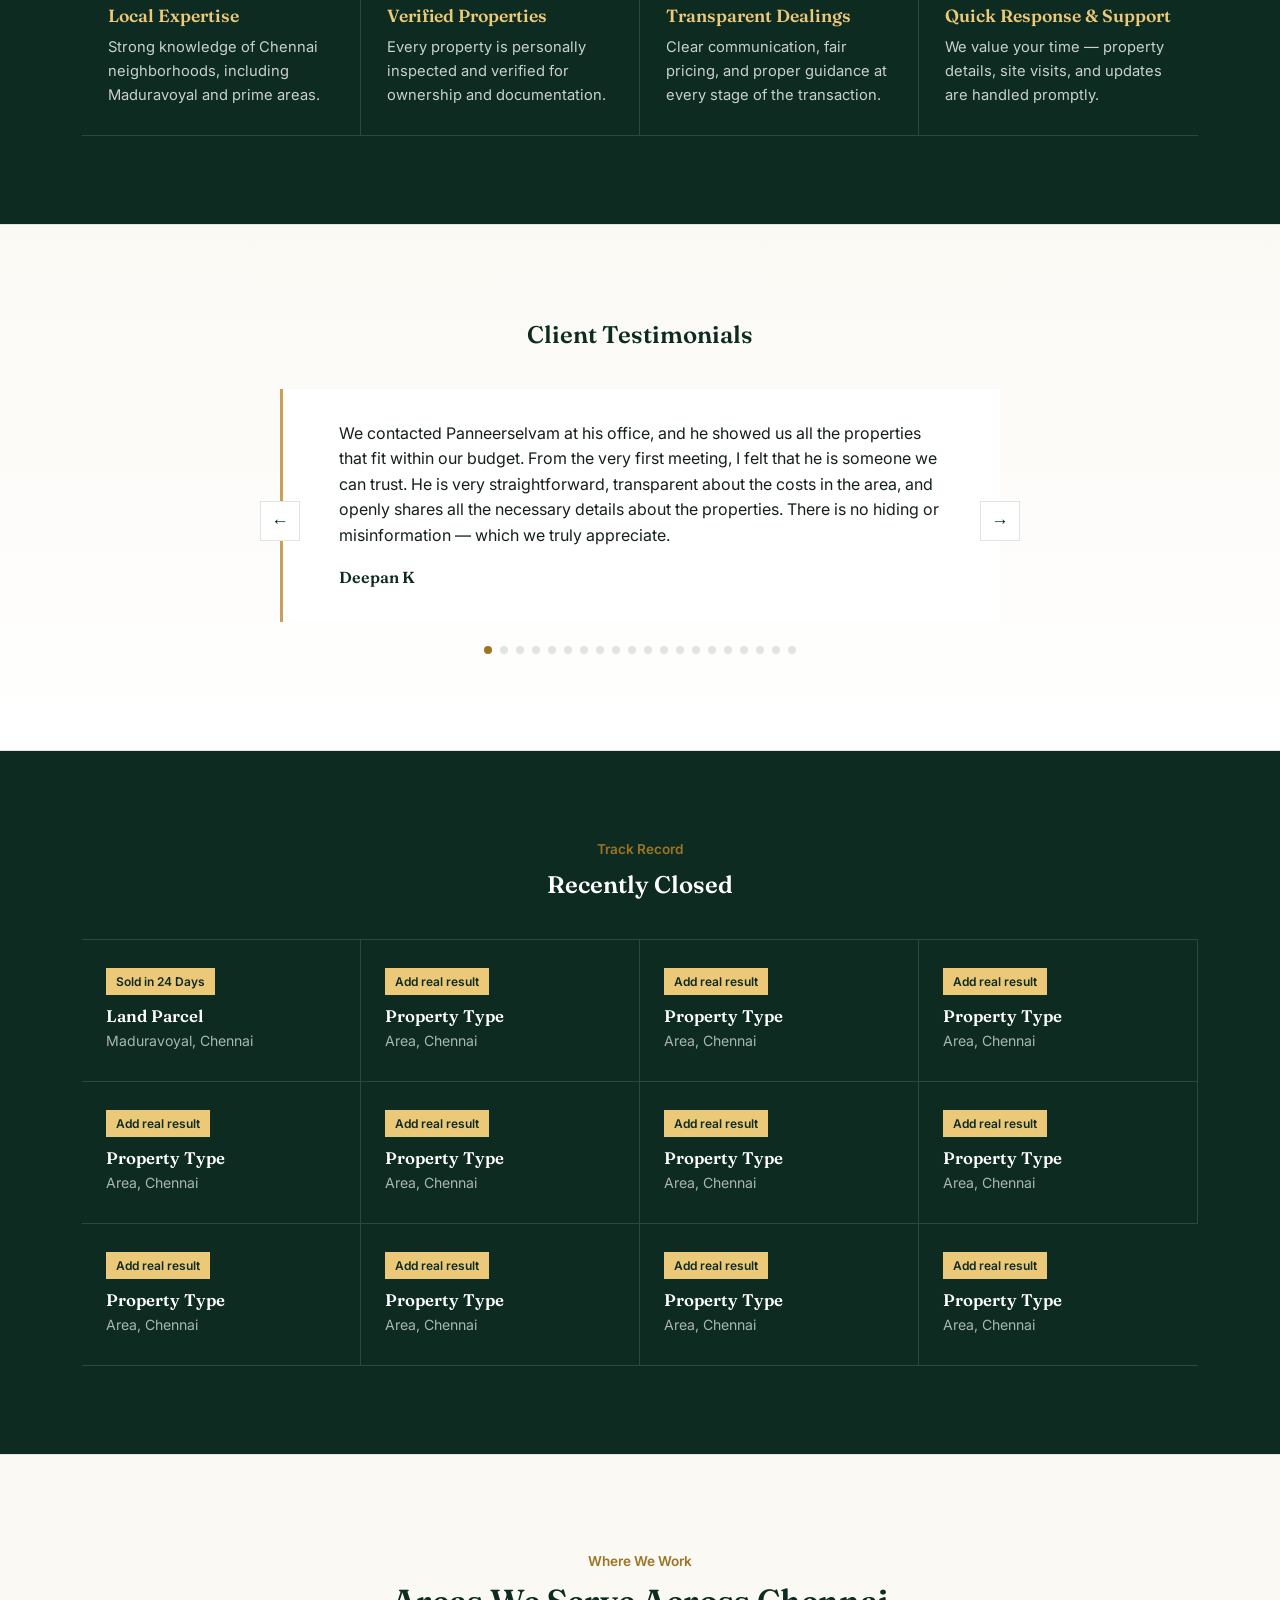
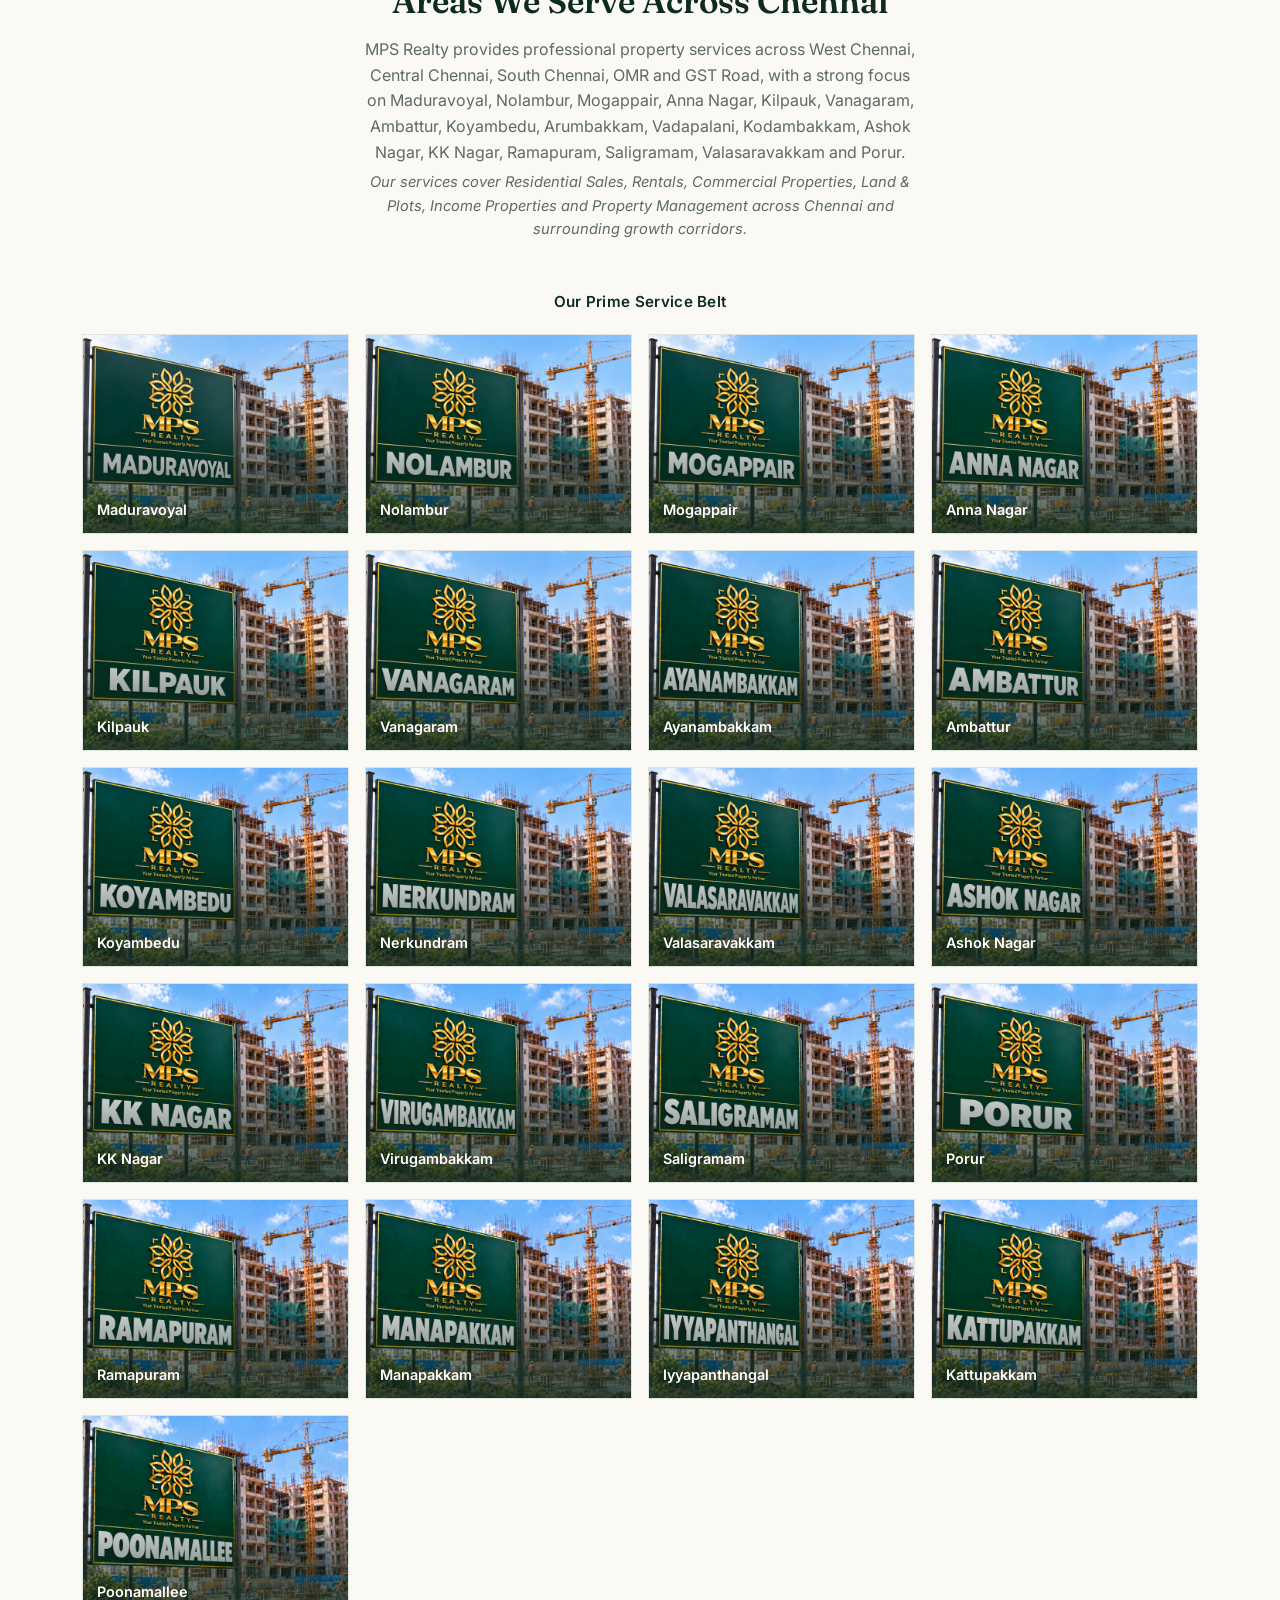
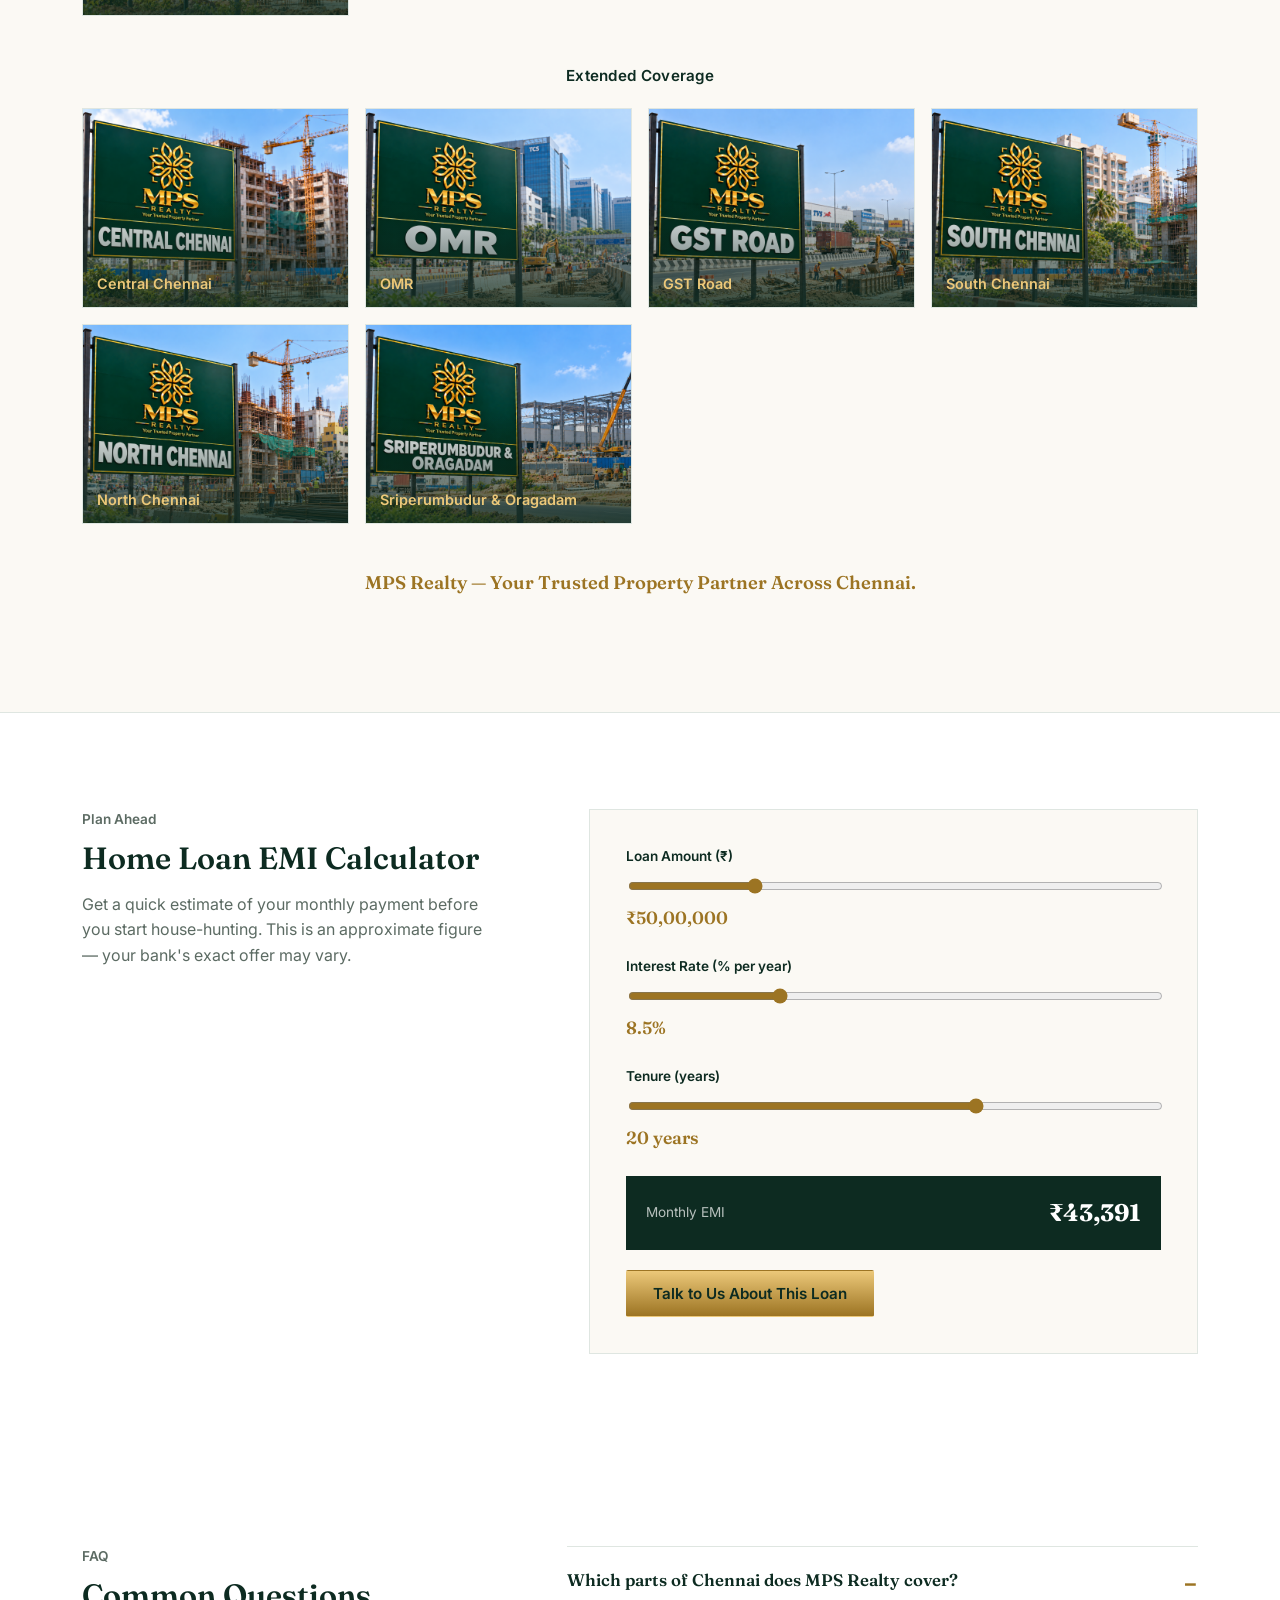
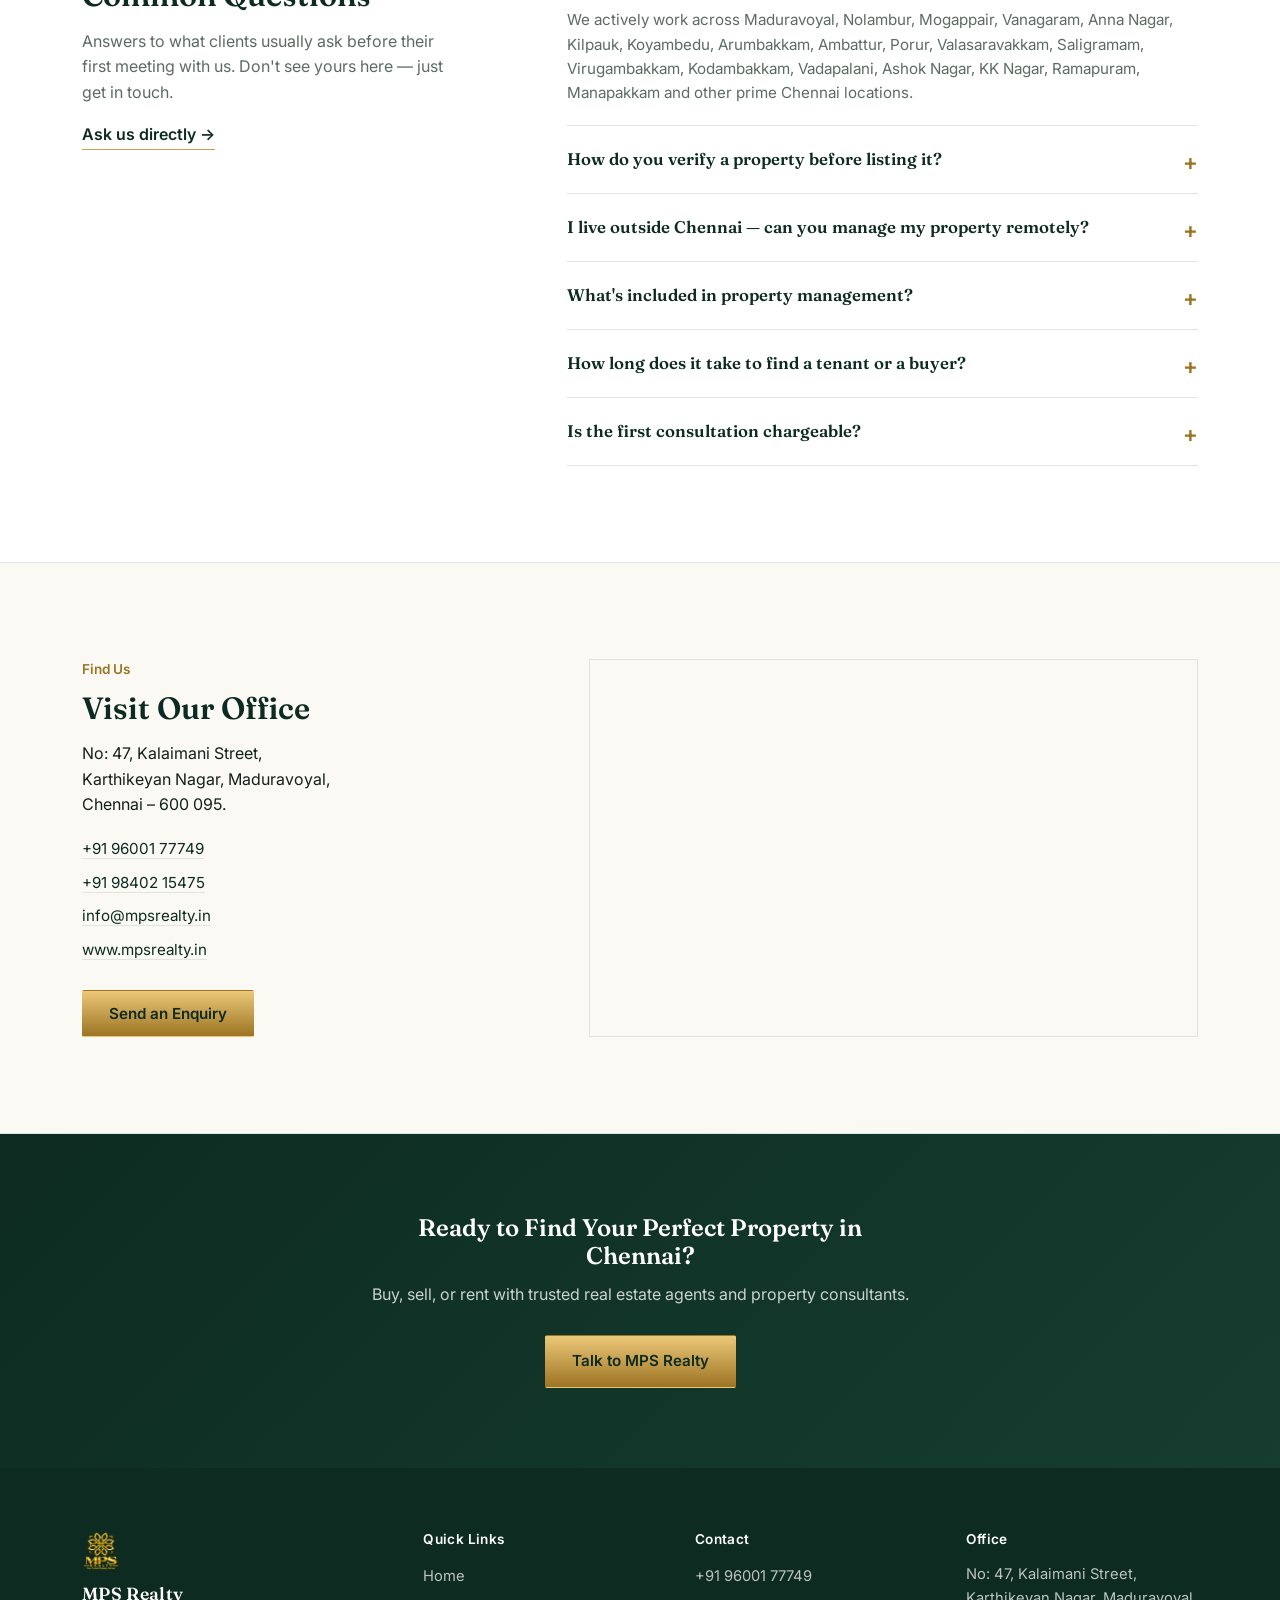
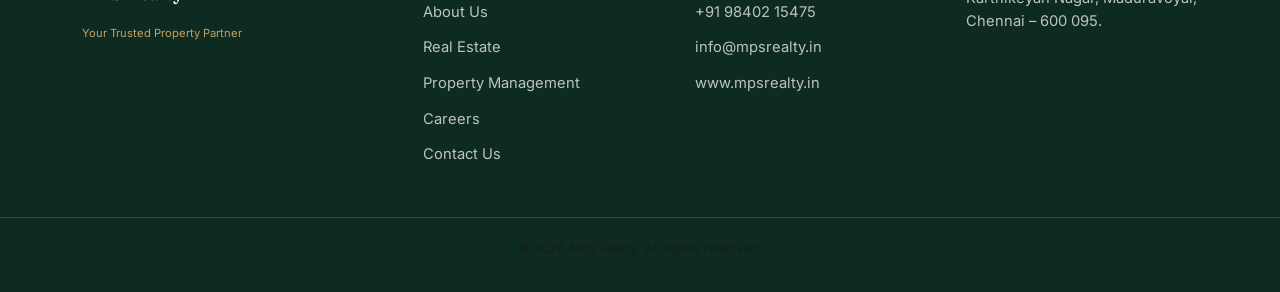
==== commit cc0e8445: "Update index.html" ====
--- a/index.html
+++ b/index.html
@@ -197,21 +197,33 @@
         <span class="document-icon">📄</span>
         <h3>Exclusive Property Mandate (Sale)</h3>
         <p>Our standard agreement for owners who want MPS Realty as the sole agent handling the sale of their property &mdash; covers commission, marketing authority and buyer protection terms.</p>
-        <a href="documents/exclusive-mandate-sale.pdf" class="btn btn-outline-dark btn-sm" download>Download PDF</a>
+        <button type="button" class="btn btn-outline-dark btn-sm doc-download-btn"
+          data-pdf="documents/exclusive-mandate-sale.pdf"
+          data-title="Exclusive Property Mandate (Sale)">
+          Download PDF
+        </button>
       </article>
 
       <article class="document-card">
         <span class="document-icon">📄</span>
         <h3>Exclusive Property Mandate (Rental)</h3>
         <p>Our standard agreement for owners who want MPS Realty as the sole agent handling the rental or lease of their property &mdash; covers commission, marketing authority and confidentiality terms.</p>
-        <a href="documents/exclusive-mandate-rental.pdf" class="btn btn-outline-dark btn-sm" download>Download PDF</a>
+        <button type="button" class="btn btn-outline-dark btn-sm doc-download-btn"
+          data-pdf="documents/exclusive-mandate-rental.pdf"
+          data-title="Exclusive Property Mandate (Rental)">
+          Download PDF
+        </button>
       </article>
 
       <article class="document-card">
         <span class="document-icon">📄</span>
         <h3>Property Management Agreement</h3>
         <p>Our master template for owners who want us to manage tenants, rent collection, maintenance and inspections on their behalf &mdash; especially useful for NRI and outstation owners.</p>
-        <a href="documents/property-management-agreement.pdf" class="btn btn-outline-dark btn-sm" download>Download PDF</a>
+        <button type="button" class="btn btn-outline-dark btn-sm doc-download-btn"
+          data-pdf="documents/property-management-agreement.pdf"
+          data-title="Property Management Agreement">
+          Download PDF
+        </button>
       </article>
 
     </div>
@@ -219,6 +231,30 @@
     <p class="documents-note">These are business templates, not legal advice. We always recommend having a Tamil Nadu advocate review any completed agreement before signing.</p>
   </div>
 </section>
+
+<!-- ============ DOCUMENT DOWNLOAD GATE POPUP ============ -->
+<div class="doc-overlay" id="docOverlay">
+  <div class="doc-modal" role="dialog" aria-modal="true" aria-labelledby="docModalTitle">
+    <button class="doc-close" id="docClose" aria-label="Close">&times;</button>
+    <h3 id="docModalTitle">Quick Details Before Download</h3>
+    <p class="doc-modal-sub" id="docLabel">Document: <strong>&mdash;</strong></p>
+
+    <form class="doc-form" id="docForm">
+      <label>
+        Name
+        <input type="text" name="name" id="docName" required placeholder="Your full name">
+      </label>
+      <label>
+        Phone
+        <input type="tel" name="phone" id="docPhone" required placeholder="+91">
+      </label>
+      <button type="submit" class="btn btn-gold doc-submit">Submit &amp; Download</button>
+      <p class="doc-note">This sends your details to us on WhatsApp and starts your PDF download &mdash; just hit send on WhatsApp to confirm.</p>
+    </form>
+
+    <p class="doc-success" id="docSuccess">Thanks! Your download should have started, and WhatsApp should be open with your request ready to send.</p>
+  </div>
+</div>
 
   <!-- ============ PROPERTY TYPES ============ -->
 <section class="property-types">
@@ -675,7 +711,7 @@
     </div>
   </div>
 </section>
-```html
+
 <!-- ============ SUCCESS STORIES ============ -->
 <section class="success-stories">
   <div class="section-inner">
@@ -688,77 +724,64 @@
         <h3>Land Parcel</h3>
         <p>Maduravoyal, Chennai</p>
       </div>
-
-      <div class="story-item">
-        <span class="story-tag">Sold in 18 Days</span>
-        <h3>Residential Plot</h3>
-        <p>Guduvanchery, Chennai</p>
-      </div>
-
-      <div class="story-item">
-        <span class="story-tag">Sold in 21 Days</span>
-        <h3>Independent House</h3>
-        <p>Tambaram, Chennai</p>
-      </div>
-
-      <div class="story-item">
-        <span class="story-tag">Sold in 15 Days</span>
-        <h3>Residential Plot</h3>
-        <p>Red Hills, Chennai</p>
-      </div>
-
-      <div class="story-item">
-        <span class="story-tag">Sold in 27 Days</span>
-        <h3>Land Parcel</h3>
-        <p>Madhavaram, Chennai</p>
-      </div>
-
-      <div class="story-item">
-        <span class="story-tag">Sold in 19 Days</span>
-        <h3>2BHK Home</h3>
-        <p>Avadi, Chennai</p>
-      </div>
-
-      <div class="story-item">
-        <span class="story-tag">Sold in 23 Days</span>
-        <h3>Residential Plot</h3>
-        <p>Perungalathur, Chennai</p>
-      </div>
-
-      <div class="story-item">
-        <span class="story-tag">Sold in 16 Days</span>
-        <h3>Villa Plot</h3>
-        <p>Vandalur, Chennai</p>
-      </div>
-
-      <div class="story-item">
-        <span class="story-tag">Sold in 26 Days</span>
-        <h3>Independent House</h3>
-        <p>Poonamallee, Chennai</p>
-      </div>
-
-      <div class="story-item">
-        <span class="story-tag">Sold in 20 Days</span>
-        <h3>Residential Land</h3>
-        <p>Porur, Chennai</p>
-      </div>
-
-      <div class="story-item">
-        <span class="story-tag">Sold in 17 Days</span>
-        <h3>2BHK Home</h3>
-        <p>Chromepet, Chennai</p>
-      </div>
-
-      <div class="story-item">
-        <span class="story-tag">Sold in 22 Days</span>
-        <h3>Land Parcel</h3>
-        <p>Ambattur, Chennai</p>
+      <div class="story-item placeholder">
+        <span class="story-tag">Add real result</span>
+        <h3>Property Type</h3>
+        <p>Area, Chennai</p>
+      </div>
+      <div class="story-item placeholder">
+        <span class="story-tag">Add real result</span>
+        <h3>Property Type</h3>
+        <p>Area, Chennai</p>
+      </div>
+      <div class="story-item placeholder">
+        <span class="story-tag">Add real result</span>
+        <h3>Property Type</h3>
+        <p>Area, Chennai</p>
+      </div>
+      <div class="story-item placeholder">
+        <span class="story-tag">Add real result</span>
+        <h3>Property Type</h3>
+        <p>Area, Chennai</p>
+      </div>
+      <div class="story-item placeholder">
+        <span class="story-tag">Add real result</span>
+        <h3>Property Type</h3>
+        <p>Area, Chennai</p>
+      </div>
+      <div class="story-item placeholder">
+        <span class="story-tag">Add real result</span>
+        <h3>Property Type</h3>
+        <p>Area, Chennai</p>
+      </div>
+      <div class="story-item placeholder">
+        <span class="story-tag">Add real result</span>
+        <h3>Property Type</h3>
+        <p>Area, Chennai</p>
+      </div>
+      <div class="story-item placeholder">
+        <span class="story-tag">Add real result</span>
+        <h3>Property Type</h3>
+        <p>Area, Chennai</p>
+      </div>
+      <div class="story-item placeholder">
+        <span class="story-tag">Add real result</span>
+        <h3>Property Type</h3>
+        <p>Area, Chennai</p>
+      </div>
+      <div class="story-item placeholder">
+        <span class="story-tag">Add real result</span>
+        <h3>Property Type</h3>
+        <p>Area, Chennai</p>
+      </div>
+      <div class="story-item placeholder">
+        <span class="story-tag">Add real result</span>
+        <h3>Property Type</h3>
+        <p>Area, Chennai</p>
       </div>
     </div>
   </div>
 </section>
-```
-
 
 <!-- ============ AREAS WE SERVE (with images) ============ -->
 <section class="areas-visual">
--- a/css/style.css
+++ b/css/style.css
@@ -1135,7 +1135,7 @@
   margin-bottom:22px;
   flex:1;
 }
-.document-card .btn{ width:100%; justify-content:center; }
+.document-card .btn{ width:100%; justify-content:center; cursor:pointer; }
 
 .documents-note{
   text-align:center;
@@ -1148,4 +1148,86 @@
 
 @media (max-width:980px){
   .documents-grid{ grid-template-columns:1fr; }
-}+}
+
+/* =========================================================
+   DOCUMENT DOWNLOAD GATE POPUP
+   ========================================================= */
+.doc-overlay{
+  position:fixed; inset:0;
+  background:rgba(13,43,33,.55);
+  display:flex;
+  align-items:center;
+  justify-content:center;
+  padding:20px;
+  z-index:100;
+  opacity:0;
+  visibility:hidden;
+  transition:opacity .2s ease, visibility .2s ease;
+}
+.doc-overlay.open{ opacity:1; visibility:visible; }
+
+.doc-modal{
+  position:relative;
+  background:var(--white);
+  max-width:440px;
+  width:100%;
+  padding:36px 32px;
+  border-top:3px solid var(--gold);
+  transform:translateY(16px);
+  transition:transform .2s ease;
+}
+.doc-overlay.open .doc-modal{ transform:translateY(0); }
+
+.doc-close{
+  position:absolute;
+  top:14px; right:16px;
+  background:none;
+  border:none;
+  font-size:1.6rem;
+  line-height:1;
+  color:var(--muted);
+  cursor:pointer;
+}
+.doc-close:hover{ color:var(--green-deep); }
+
+.doc-modal h3{ font-size:1.25rem; margin-bottom:6px; }
+.doc-modal-sub{ color:var(--muted); font-size:.88rem; margin-bottom:20px; }
+.doc-modal-sub strong{ color:var(--green-deep); }
+
+.doc-form{ display:flex; flex-direction:column; gap:16px; }
+.doc-form label{
+  display:flex;
+  flex-direction:column;
+  gap:6px;
+  font-size:.85rem;
+  font-weight:600;
+  color:var(--green-deep);
+}
+.doc-form input{
+  font-family:var(--font-body);
+  font-size:.95rem;
+  padding:11px 12px;
+  border:1px solid var(--hairline);
+  background:var(--white);
+  color:var(--ink);
+  border-radius:2px;
+}
+.doc-form input:focus{
+  outline:2px solid var(--gold);
+  outline-offset:1px;
+}
+.doc-submit{ margin-top:4px; justify-content:center; }
+.doc-note{ font-size:.76rem; color:var(--muted); margin:0; }
+
+.doc-success{
+  display:none;
+  margin-top:18px;
+  padding:14px 16px;
+  background:#f2f8f4;
+  border-left:3px solid var(--gold);
+  color:var(--green-deep);
+  font-size:.88rem;
+}
+.doc-success.show{ display:block; }
+.doc-form.hide{ display:none; }
